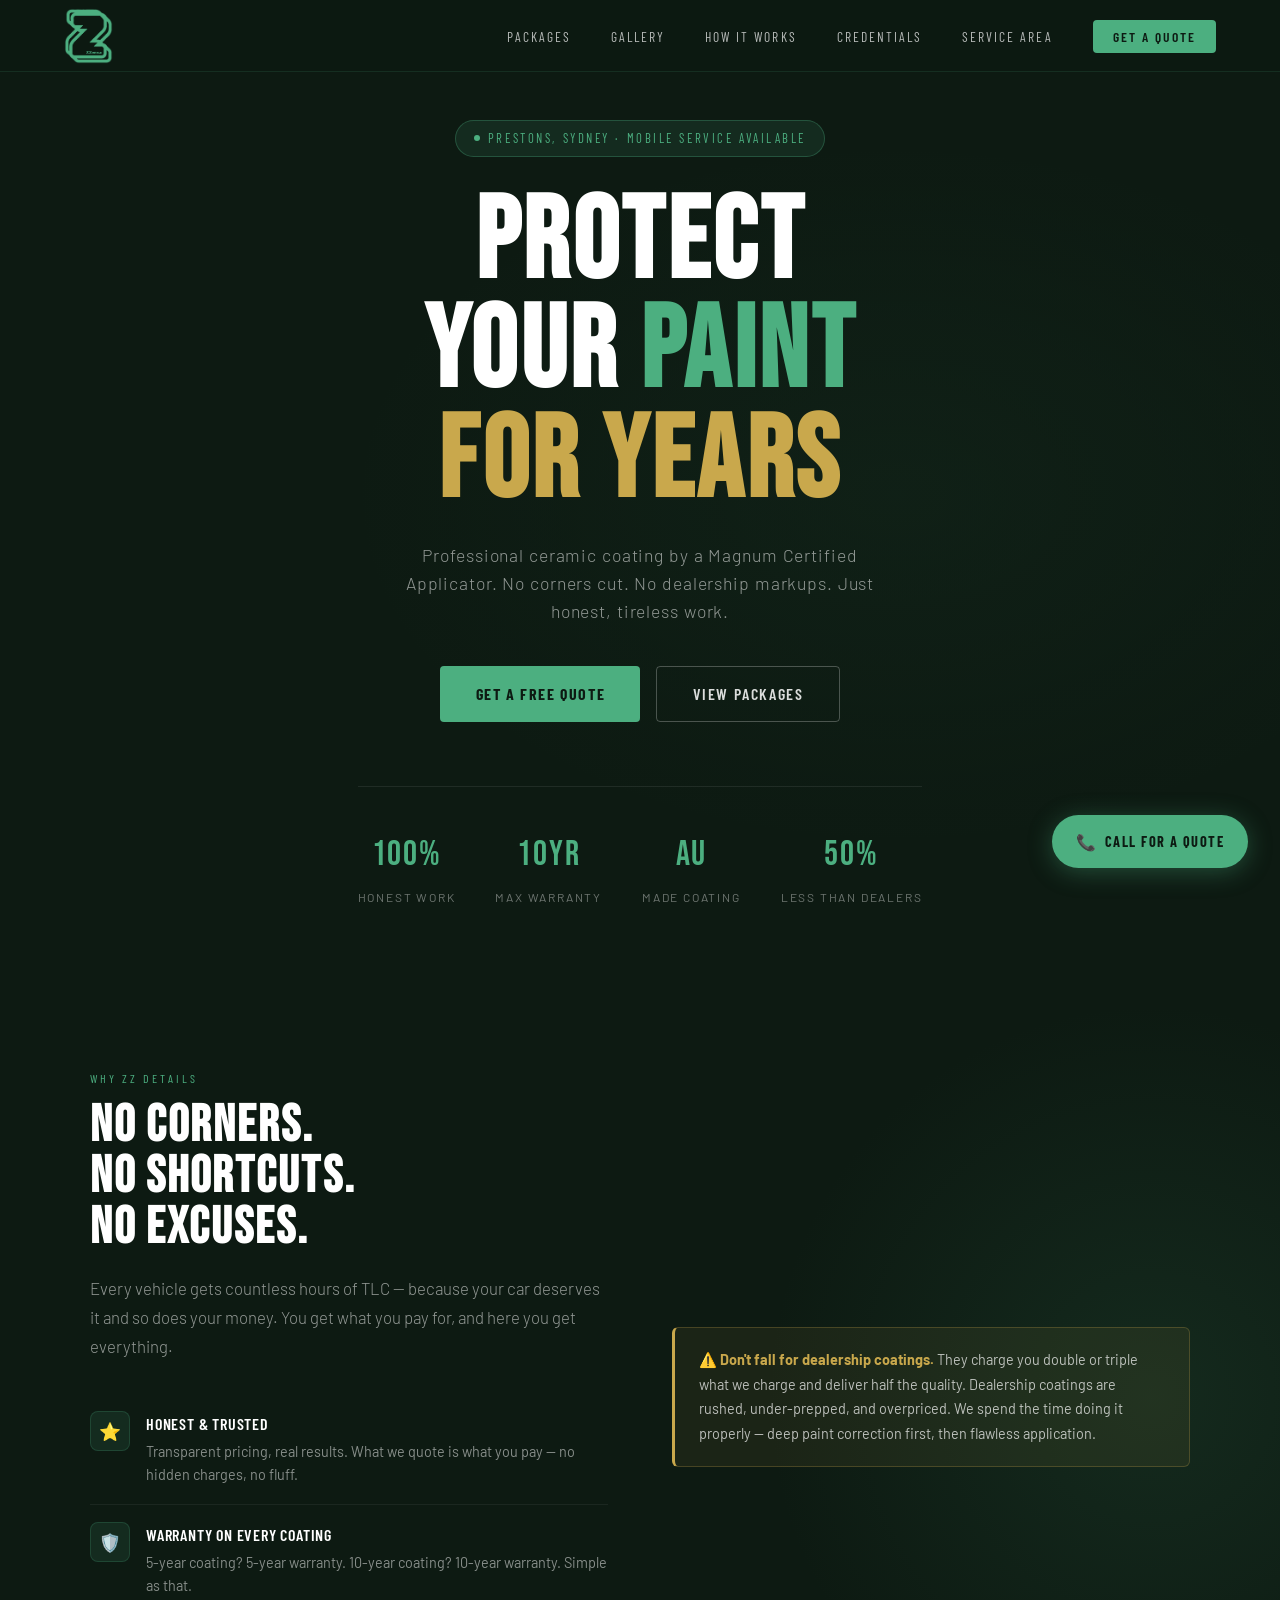
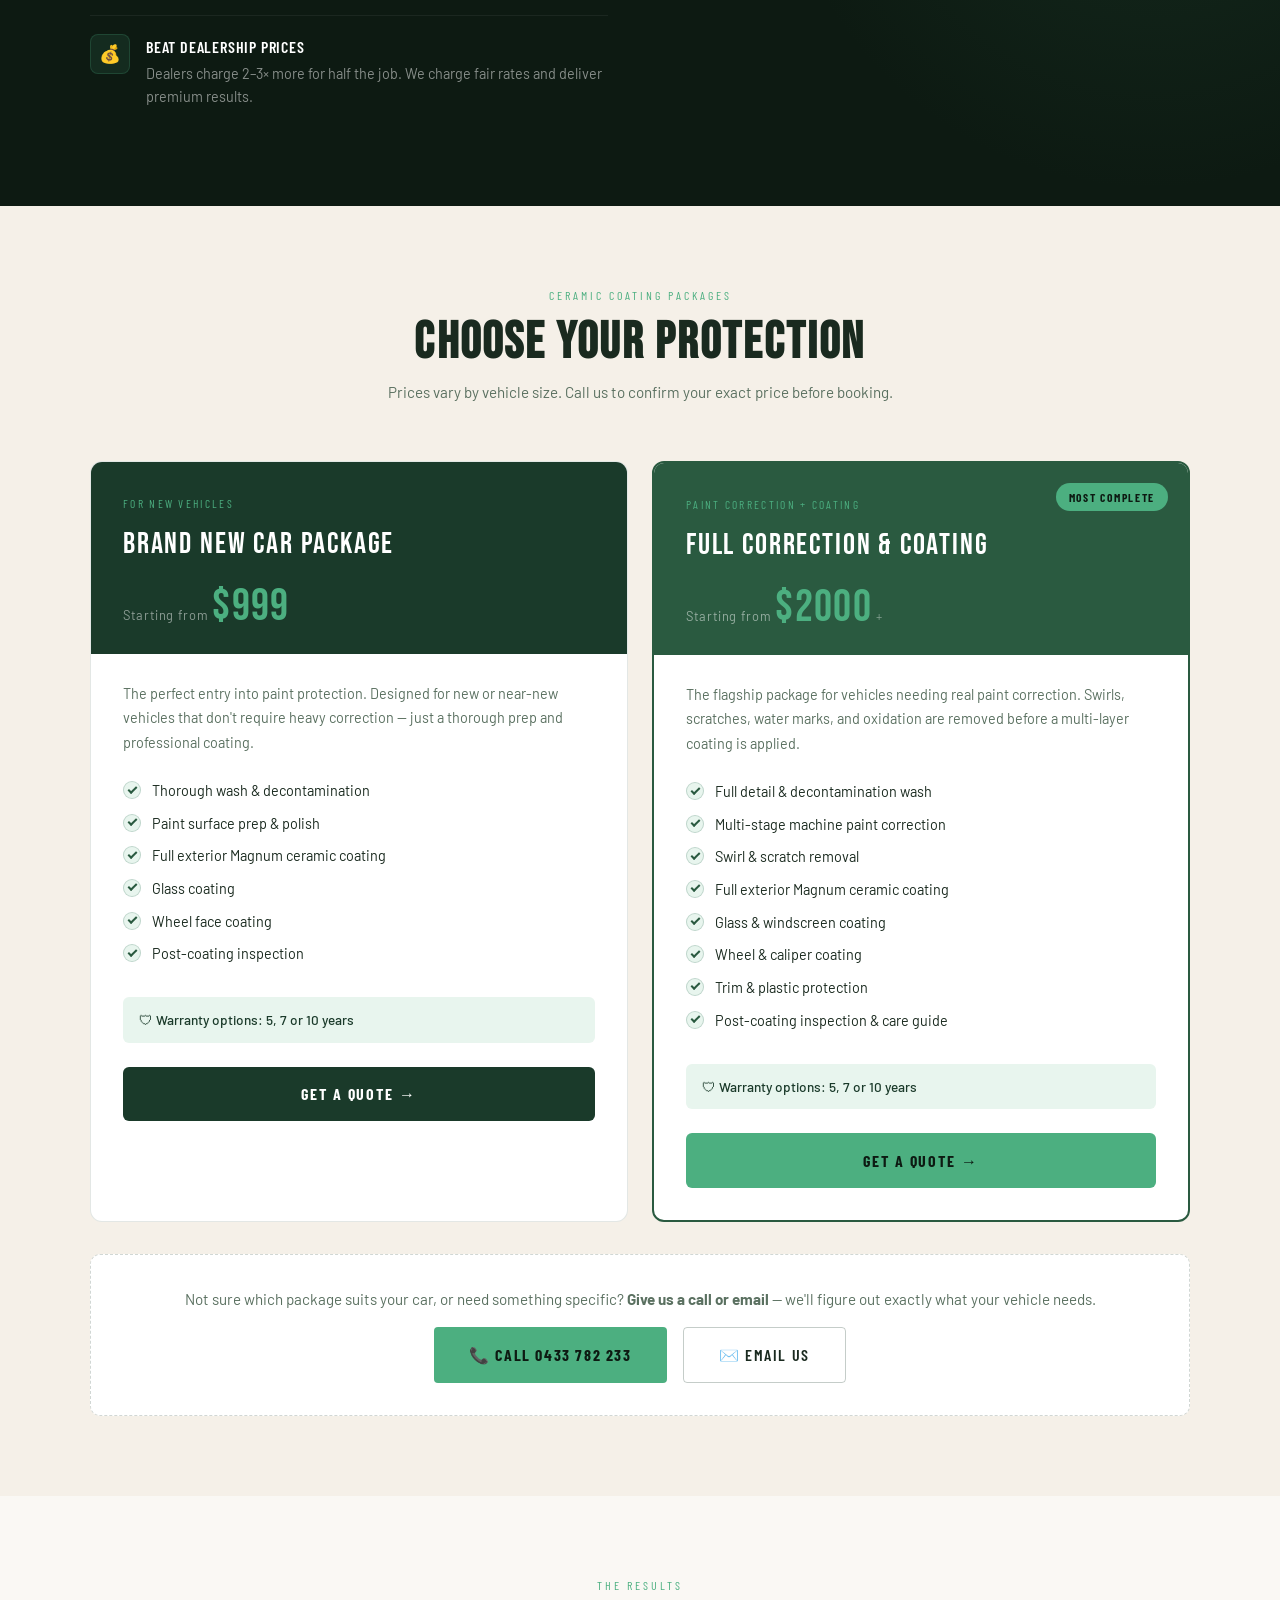
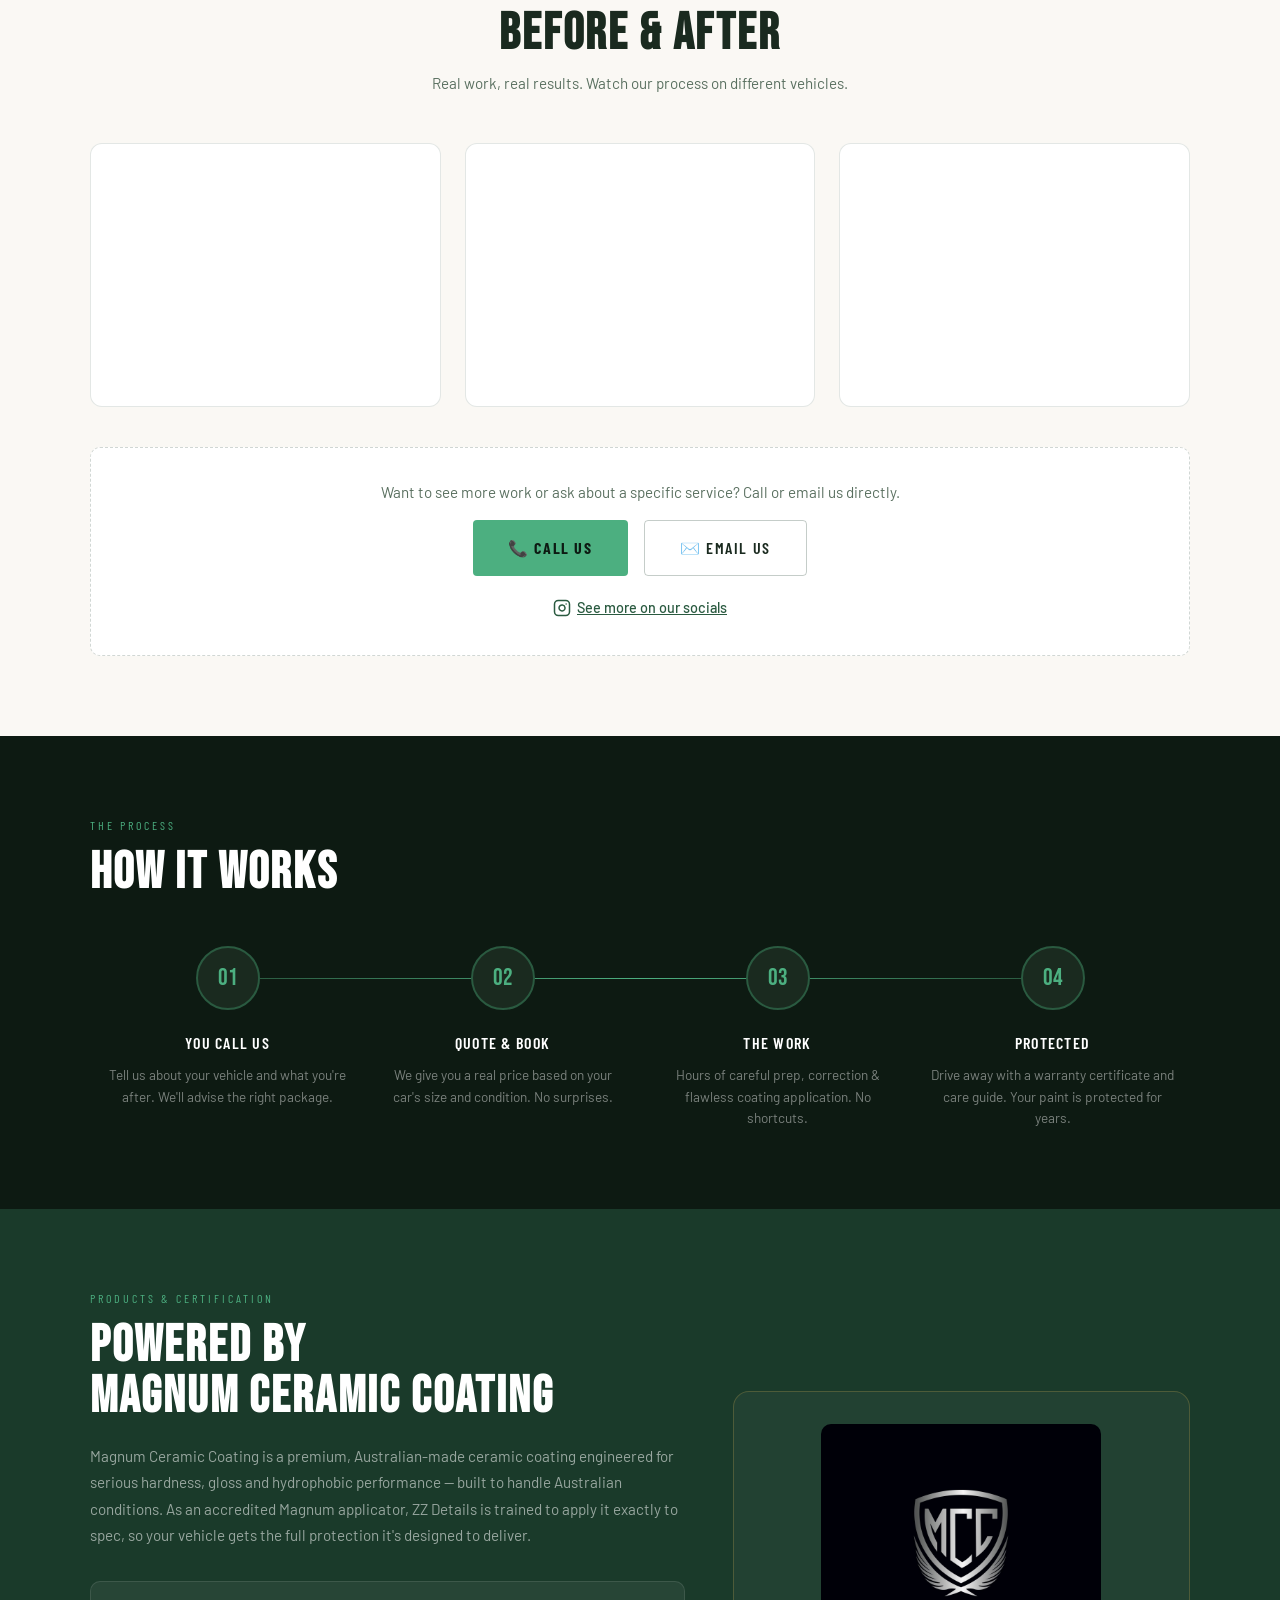
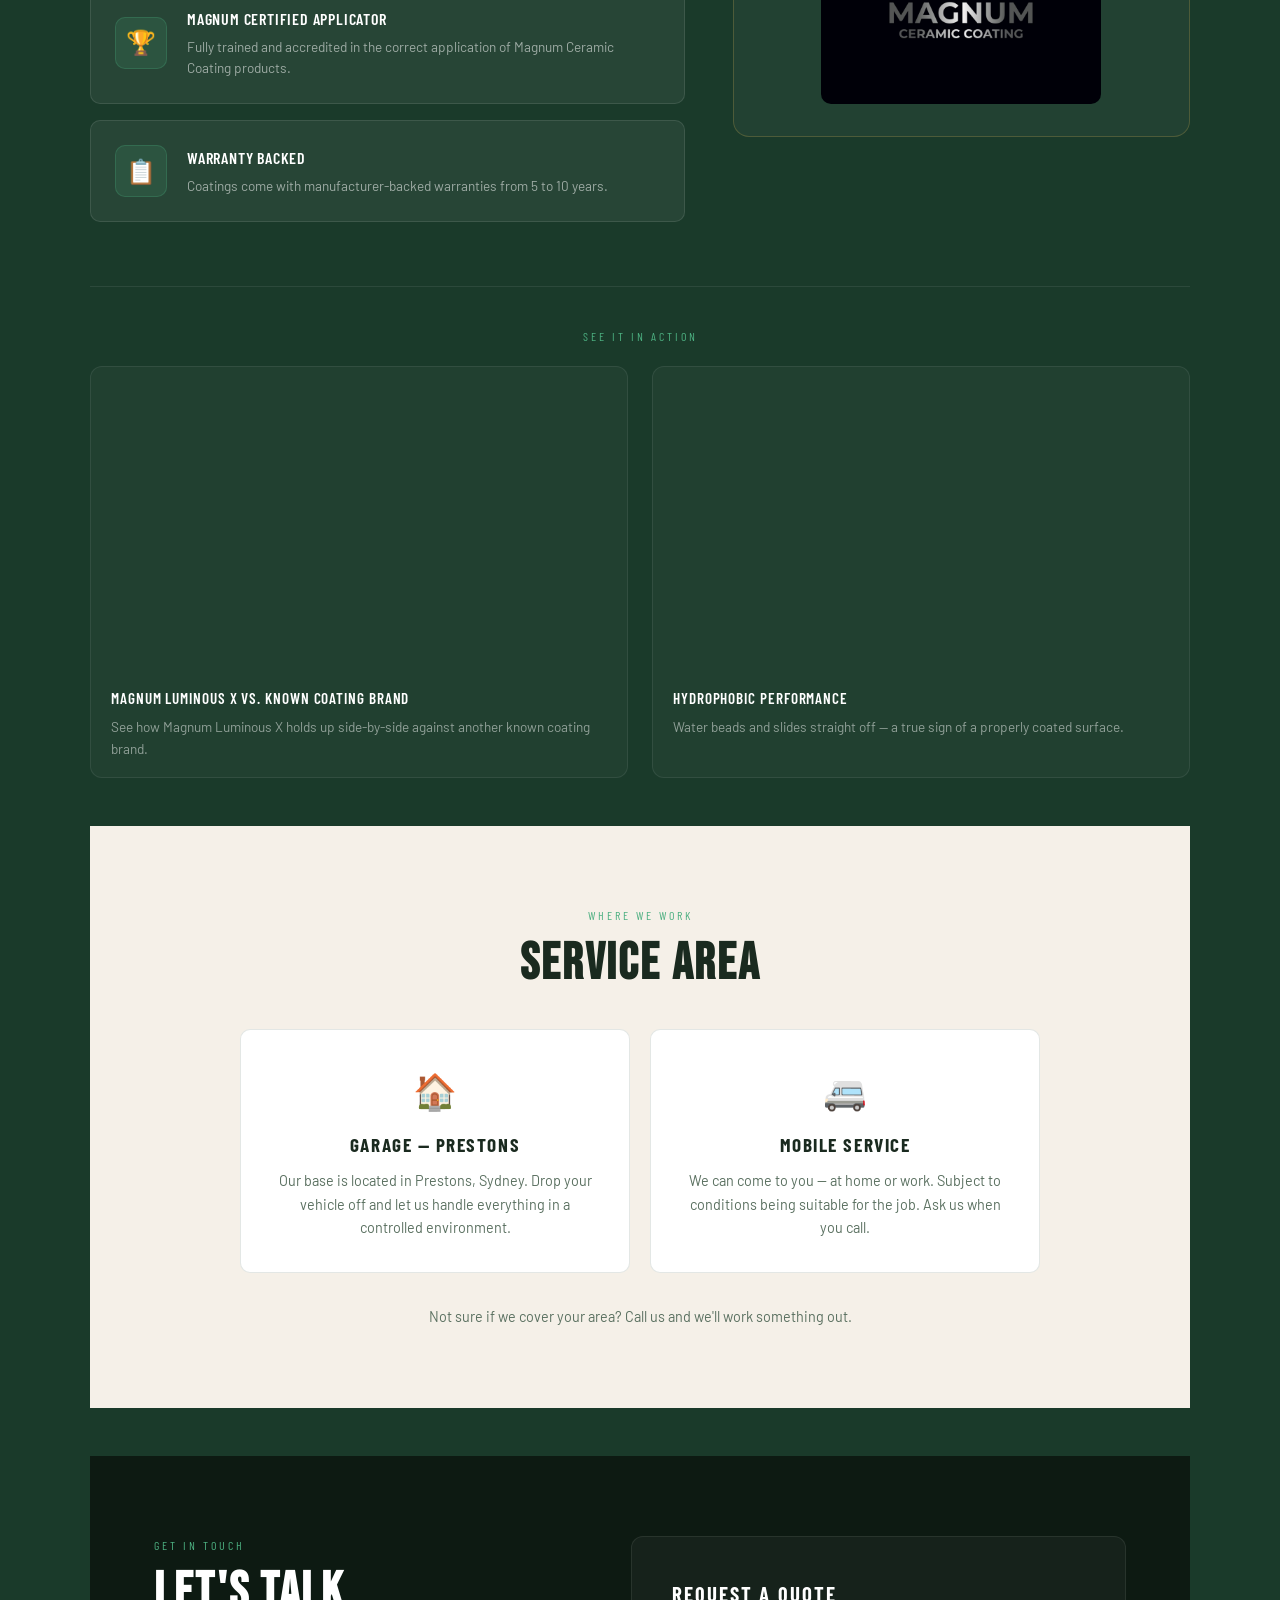
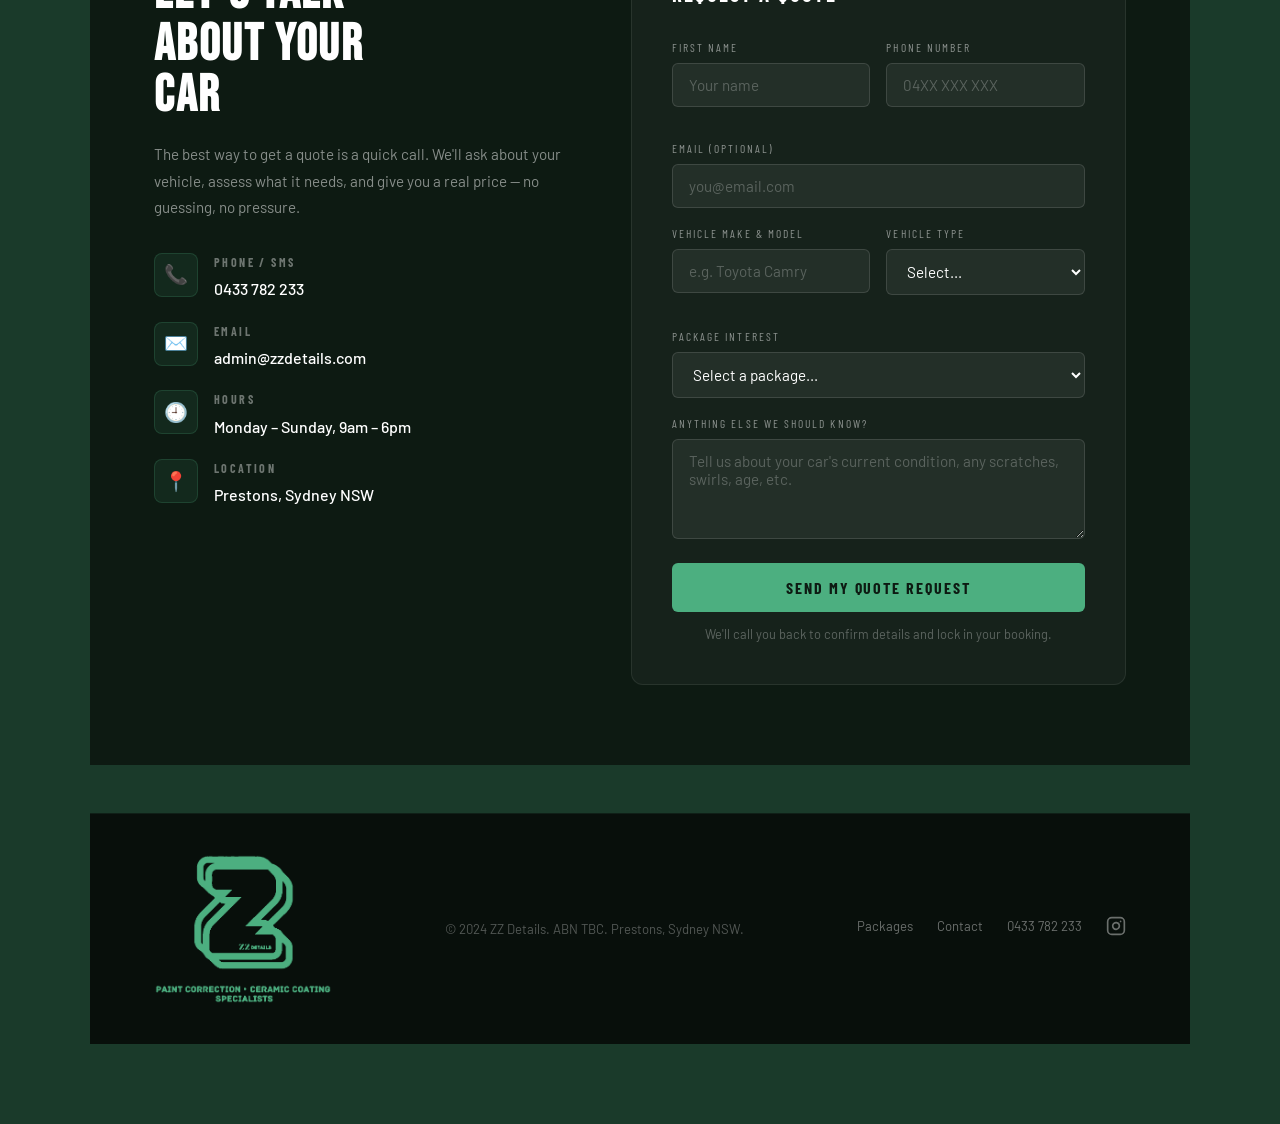
==== index.html @ 00151cce "fixed the path for favicon images" ====
<!DOCTYPE html>
<html lang="en">
<head>
  <meta charset="UTF-8">
  <meta name="viewport" content="width=device-width, initial-scale=1.0">
  <title>ZZ Details — Ceramic Coating Specialists | Prestons, Sydney</title>
  <link rel="preconnect" href="https://fonts.googleapis.com">
  <link rel="preconnect" href="https://fonts.gstatic.com" crossorigin>
  <link href="https://fonts.googleapis.com/css2?family=Bebas+Neue&family=Barlow:wght@300;400;500;600&family=Barlow+Condensed:wght@500;700&display=swap" rel="stylesheet">
  <link rel="stylesheet" href="styles.css">

  <!-- FAVICON -->
  <link rel="icon" type="image/x-icon" href="assets/favicon/favicon.ico">
  <link rel="icon" type="image/png" sizes="32x32" href="assets/favicon/favicon-32x32.png">
  <link rel="icon" type="image/png" sizes="16x16" href="assets/favicon/favicon-16x16.png">
  <link rel="apple-touch-icon" sizes="180x180" href="assets/favicon/apple-touch-icon.png">
</head>
<body>

<!-- NAV -->
<nav>
  <a class="nav-logo" href="#">
  <img src="assets/images/Logo-hd-icon-glow.png" alt="ZZ Details Logo">
</a>
  <ul class="nav-links" id="navLinks">
    <li><a href="#packages">Packages</a></li>
    <li><a href="#gallery">Gallery</a></li>
    <li><a href="#process">How It Works</a></li>
    <li><a href="#credentials">Credentials</a></li>
    <li><a href="#area">Service Area</a></li>
    <li><a href="#contact" class="nav-cta">Get a Quote</a></li>
  </ul>
  <div class="hamburger" id="hamburger" onclick="toggleMenu()">
    <span></span><span></span><span></span>
  </div>
</nav>

<!-- HERO -->
<section class="hero" id="home">
  <video class="hero-video" autoplay muted loop playsinline>
    <source src="assets/videos/ZZDetail-whiteholden-clean.mov" type="video/mp4">
  </video>
  <div class="hero-video-overlay"></div>
  <div class="hero-content">
    <div class="hero-badge">Prestons, Sydney · Mobile Service Available</div>
    <h1>
      PROTECT<br>
      YOUR <span class="accent">PAINT</span><br>
      <span class="gold">FOR YEARS</span>
    </h1>
    <p class="hero-sub">Professional ceramic coating by a Magnum Certified Applicator. No corners cut. No dealership markups. Just honest, tireless work.</p>
    <div class="hero-actions">
      <a href="#contact" class="btn-primary">Get a Free Quote</a>
      <a href="#packages" class="btn-outline">View Packages</a>
    </div>
    <div class="hero-stats">
      <div>
        <span class="hero-stat-num">100%</span>
        <span class="hero-stat-label">Honest Work</span>
      </div>
      <div>
        <span class="hero-stat-num">10YR</span>
        <span class="hero-stat-label">Max Warranty</span>
      </div>
      <div>
        <span class="hero-stat-num">AU</span>
        <span class="hero-stat-label">Made Coating</span>
      </div>
      <div>
        <span class="hero-stat-num">50%</span>
        <span class="hero-stat-label">Less Than Dealers</span>
      </div>
    </div>
  </div>
</section>

<!-- WHY CHOOSE US -->
<section class="why-section" id="why">
  <div class="why-inner">
    <div class="why-left fade-in">
      <span class="section-label">Why ZZ Details</span>
      <h2 class="section-title light">NO CORNERS.<br>NO SHORTCUTS.<br>NO EXCUSES.</h2>
      <p class="why-tagline">Every vehicle gets countless hours of TLC — because your car deserves it and so does your money. You get what you pay for, and here you get everything.</p>

      <div class="why-highlight">
        <div class="why-icon">⭐</div>
        <div>
          <h4>Honest & Trusted</h4>
          <p>Transparent pricing, real results. What we quote is what you pay — no hidden charges, no fluff.</p>
        </div>
      </div>
      <div class="why-highlight">
        <div class="why-icon">🛡️</div>
        <div>
          <h4>Warranty on Every Coating</h4>
          <p>5-year coating? 5-year warranty. 10-year coating? 10-year warranty. Simple as that.</p>
        </div>
      </div>
      <div class="why-highlight">
        <div class="why-icon">💰</div>
        <div>
          <h4>Beat Dealership Prices</h4>
          <p>Dealers charge 2–3× more for half the job. We charge fair rates and deliver premium results.</p>
        </div>
      </div>
    </div>

    <div class="fade-in">
      <div class="dealer-warning">
        <p><strong>⚠️ Don't fall for dealership coatings.</strong> They charge you double or triple what we charge and deliver half the quality. Dealership coatings are rushed, under-prepped, and overpriced. We spend the time doing it properly — deep paint correction first, then flawless application.</p>
      </div>
    </div>
  </div>
</section>

<!-- PACKAGES -->
<section class="packages-section" id="packages">
  <div class="packages-inner">
    <div class="packages-header fade-in">
      <span class="section-label">Ceramic Coating Packages</span>
      <h2 class="section-title">CHOOSE YOUR PROTECTION</h2>
      <p style="color: var(--text-muted); margin-top: 0.75rem; font-size: 0.95rem;">Prices vary by vehicle size. Call us to confirm your exact price before booking.</p>
    </div>

    <div class="packages-grid fade-in">

      <!-- Brand New Car -->
      <div class="package-card">
        <div class="package-header">
          <span class="package-tag">For New Vehicles</span>
          <div class="package-name">BRAND NEW CAR PACKAGE</div>
          <div class="package-price">
            <span class="price-from">Starting from</span>
            <span class="price-num">$999</span>
          </div>
        </div>
        <div class="package-body">
          <p class="package-desc">The perfect entry into paint protection. Designed for new or near-new vehicles that don't require heavy correction — just a thorough prep and professional coating.</p>
          <ul class="package-includes">
            <li><span class="check"></span> Thorough wash & decontamination</li>
            <li><span class="check"></span> Paint surface prep & polish</li>
            <li><span class="check"></span> Full exterior Magnum ceramic coating</li>
            <li><span class="check"></span> Glass coating</li>
            <li><span class="check"></span> Wheel face coating</li>
            <li><span class="check"></span> Post-coating inspection</li>
          </ul>
          <div class="package-warranty">🛡 Warranty options: 5, 7 or 10 years</div>
          <a href="#contact" class="package-cta">Get a Quote →</a>
        </div>
      </div>

      <!-- Full Correction -->
      <div class="package-card featured">
        <div class="package-badge">Most Complete</div>
        <div class="package-header">
          <span class="package-tag">Paint Correction + Coating</span>
          <div class="package-name">FULL CORRECTION & COATING</div>
          <div class="package-price">
            <span class="price-from">Starting from</span>
            <span class="price-num">$2000</span>
            <span class="price-note">+</span>
          </div>
        </div>
        <div class="package-body">
          <p class="package-desc">The flagship package for vehicles needing real paint correction. Swirls, scratches, water marks, and oxidation are removed before a multi-layer coating is applied.</p>
          <ul class="package-includes">
            <li><span class="check"></span> Full detail & decontamination wash</li>
            <li><span class="check"></span> Multi-stage machine paint correction</li>
            <li><span class="check"></span> Swirl & scratch removal</li>
            <li><span class="check"></span> Full exterior Magnum ceramic coating</li>
            <li><span class="check"></span> Glass & windscreen coating</li>
            <li><span class="check"></span> Wheel & caliper coating</li>
            <li><span class="check"></span> Trim & plastic protection</li>
            <li><span class="check"></span> Post-coating inspection & care guide</li>
          </ul>
          <div class="package-warranty">🛡 Warranty options: 5, 7 or 10 years</div>
          <a href="#contact" class="package-cta">Get a Quote →</a>
        </div>
      </div>

    </div>

    <div class="packages-enquiry fade-in">
      <p>Not sure which package suits your car, or need something specific? <strong>Give us a call or email</strong> — we'll figure out exactly what your vehicle needs.</p>
      <div style="display: flex; gap: 1rem; justify-content: center; flex-wrap: wrap; margin-top: 1rem;">
        <a href="tel:0433782233" class="btn-primary">📞 Call 0433 782 233</a>
        <a href="mailto:admin@zzdetails.com" class="btn-outline" style="color: var(--text-main); border-color: rgba(26,58,42,0.25);">✉️ Email Us</a>
      </div>
    </div>
  </div>
</section>

<!-- BEFORE & AFTER -->
<section class="ba-section" id="gallery">
  <div class="ba-inner">
    <div class="ba-header fade-in">
      <span class="section-label">The Results</span>
      <h2 class="section-title">BEFORE & AFTER</h2>
      <p style="color: var(--text-muted); margin-top: 0.75rem; font-size: 0.95rem; max-width: 520px; margin-left: auto; margin-right: auto;">Real work, real results. Watch our process on different vehicles.</p>
    </div>

    <div class="ba-grid fade-in">

  <div class="ba-card">
    <div class="ba-slider-wrap">
      <video autoplay muted loop playsinline style="width:100%; height:100%; object-fit:cover;">
        <source src="assets/videos/Mercedes-clean.mov" type="video/mp4">
      </video>
    </div>
  </div>

  <div class="ba-card">
    <div class="ba-slider-wrap">
      <video autoplay muted loop playsinline style="width:100%; height:100%; object-fit:cover;">
        <source src="assets/videos/Toyota-clean.mov" type="video/mp4">
      </video>
    </div>
  </div>

  <div class="ba-card">
    <div class="ba-slider-wrap">
      <video autoplay muted loop playsinline style="width:100%; height:100%; object-fit:cover;">
        <source src="assets/videos/Bike-clean.MP4" type="video/mp4">
      </video>
    </div>
  </div>

</div>

    <div class="ba-enquiry fade-in">
  <p>Want to see more work or ask about a specific service? Call or email us directly.</p>
  <div style="display: flex; gap: 1rem; justify-content: center; flex-wrap: wrap; margin-top: 1rem;">
    <a href="tel:0433782233" class="btn-primary">📞 Call Us</a>
    <a href="mailto:admin@zzdetails.com" class="btn-outline" style="color: var(--text-main); border-color: rgba(26,58,42,0.25);">✉️ Email Us</a>
  </div>
  <p style="margin-top: 1.25rem; font-size: 0.9rem;">
     <a href="https://instagram.com/zz.details" target="_blank" rel="noopener" class="insta-link">
       <svg viewBox="0 0 24 24" width="18" height="18" fill="none" stroke="currentColor" stroke-width="2" stroke-linecap="round" stroke-linejoin="round">
         <rect x="2" y="2" width="20" height="20" rx="5" ry="5"></rect>
         <path d="M16 11.37A4 4 0 1 1 12.63 8 4 4 0 0 1 16 11.37z"></path>
         <line x1="17.5" y1="6.5" x2="17.51" y2="6.5"></line>
       </svg>
    See more on our socials
     </a>
  </p>
</div>
  </div>
</section>

<!-- HOW IT WORKS -->
<section class="process-section" id="process">
  <div class="process-inner">
    <div class="process-header fade-in">
      <span class="section-label" style="color: var(--pine-glow);">The Process</span>
      <h2 class="section-title light">HOW IT WORKS</h2>
    </div>
    <div class="process-steps fade-in">
      <div class="process-step">
        <div class="step-num">01</div>
        <div class="step-title">You Call Us</div>
        <div class="step-desc">Tell us about your vehicle and what you're after. We'll advise the right package.</div>
      </div>
      <div class="process-step">
        <div class="step-num">02</div>
        <div class="step-title">Quote & Book</div>
        <div class="step-desc">We give you a real price based on your car's size and condition. No surprises.</div>
      </div>
      <div class="process-step">
        <div class="step-num">03</div>
        <div class="step-title">The Work</div>
        <div class="step-desc">Hours of careful prep, correction & flawless coating application. No shortcuts.</div>
      </div>
      <div class="process-step">
        <div class="step-num">04</div>
        <div class="step-title">Protected</div>
        <div class="step-desc">Drive away with a warranty certificate and care guide. Your paint is protected for years.</div>
      </div>
    </div>
  </div>
</section>

<!-- CREDENTIALS -->
<section class="creds-section" id="credentials">
  <div class="creds-inner">

    <!-- Top: text + Magnum logo -->
    <div class="creds-top fade-in">
      <div class="creds-left">
        <span class="section-label">Products & Certification</span>
        <h2 class="section-title light">POWERED BY<br>MAGNUM CERAMIC COATING</h2>
        <p class="creds-blurb">Magnum Ceramic Coating is a premium, Australian-made ceramic coating engineered for serious hardness, gloss and hydrophobic performance — built to handle Australian conditions. As an accredited Magnum applicator, ZZ Details is trained to apply it exactly to spec, so your vehicle gets the full protection it's designed to deliver.</p>

        <div class="cred-card">
          <div class="cred-icon">🏆</div>
          <div>
            <h4>Magnum Certified Applicator</h4>
            <p>Fully trained and accredited in the correct application of Magnum Ceramic Coating products.</p>
          </div>
        </div>
        <div class="cred-card">
          <div class="cred-icon">📋</div>
          <div>
            <h4>Warranty Backed</h4>
            <p>Coatings come with manufacturer-backed warranties from 5 to 10 years.</p>
          </div>
        </div>
      </div>

      <div class="magnum-logo-wrap">
        <a href="https://magnumceramiccoating.com/?srsltid=AfmBOorhJYXTPuSRqL1EjTqzI9JWyTHDNaI-gdXlIXw77vP6XJapct_I" target="_blank" rel="noopener noreferrer">
          <img src="assets/images/MagnumCCLogo.jpg" alt="Magnum Ceramic Coating Logo" class="magnum-logo-img">
        </a>
      </div>
    </div>

    <!-- Bottom: videos -->
    <div class="creds-videos fade-in">
      <span class="videos-label">See It In Action</span>
      <div class="creds-video-grid">

        <div class="creds-video-card">
          <video autoplay muted loop playsinline>
            <source src="assets/videos/Mangum-vs-knownbrand-waterdrip.MP4" type="video/mp4">
          </video>
          <div class="video-caption">
            <h4>Magnum Luminous X vs. Known Coating Brand</h4>
            <p>See how Magnum Luminous X holds up side-by-side against another known coating brand.</p>
          </div>
        </div>

        <div class="creds-video-card">
          <video autoplay muted loop playsinline>
            <source src="assets/videos/Waterdrip-off-car-hood.MP4" type="video/mp4">
          </video>
          <div class="video-caption">
            <h4>Hydrophobic Performance</h4>
            <p>Water beads and slides straight off — a true sign of a properly coated surface.</p>
          </div>
        </div>

      </div>
    </div>

<!-- SERVICE AREA -->
<section class="area-section" id="area">
  <div class="area-inner fade-in">
    <span class="section-label">Where We Work</span>
    <h2 class="section-title">SERVICE AREA</h2>
    <div class="area-cards" style="margin-top: 2.5rem;">
      <div class="area-card">
        <div class="area-card-icon">🏠</div>
        <h3>Garage — Prestons</h3>
        <p>Our base is located in Prestons, Sydney. Drop your vehicle off and let us handle everything in a controlled environment.</p>
      </div>
      <div class="area-card">
        <div class="area-card-icon">🚐</div>
        <h3>Mobile Service</h3>
        <p>We can come to you — at home or work. Subject to conditions being suitable for the job. Ask us when you call.</p>
      </div>
    </div>
    <p style="margin-top: 2rem; font-size: 0.9rem; color: var(--text-muted);">Not sure if we cover your area? Call us and we'll work something out.</p>
  </div>
</section>

<!-- CONTACT -->
<section class="contact-section" id="contact">
  <div class="contact-inner">
    <div class="contact-left fade-in">
      <span class="section-label" style="color: var(--pine-glow);">Get In Touch</span>
      <h2 class="section-title light">LET'S TALK<br>ABOUT YOUR<br>CAR</h2>
      <p style="color: rgba(255,255,255,0.5); margin: 1.25rem 0 2rem; font-size: 0.95rem; line-height: 1.75;">The best way to get a quote is a quick call. We'll ask about your vehicle, assess what it needs, and give you a real price — no guessing, no pressure.</p>

      <div class="contact-info-block">
        <div class="contact-item">
          <div class="contact-item-icon">📞</div>
          <div>
            <h4>Phone / SMS</h4>
            <a href="tel:0433782233">0433 782 233</a>
          </div>
        </div>
        <div class="contact-item">
          <div class="contact-item-icon">✉️</div>
          <div>
            <h4>Email</h4>
            <a href="mailto:admin@zzdetails.com">admin@zzdetails.com</a>
          </div>
        </div>
        <div class="contact-item">
          <div class="contact-item-icon">🕘</div>
          <div>
            <h4>Hours</h4>
            <p>Monday – Sunday, 9am – 6pm</p>
          </div>
        </div>
        <div class="contact-item">
          <div class="contact-item-icon">📍</div>
          <div>
            <h4>Location</h4>
            <p>Prestons, Sydney NSW</p>
          </div>
        </div>
      </div>
    </div>

    <div class="fade-in">
      <div class="quote-form">
        <h3>Request a Quote</h3>
        <div class="form-row">
          <div class="form-group">
            <label>First Name</label>
            <input type="text" placeholder="Your name">
          </div>
          <div class="form-group">
            <label>Phone Number</label>
            <input type="tel" placeholder="04XX XXX XXX">
          </div>
        </div>
        <div class="form-group">
          <label>Email (optional)</label>
          <input type="email" placeholder="you@email.com">
        </div>
        <div class="form-row">
          <div class="form-group">
            <label>Vehicle Make & Model</label>
            <input type="text" placeholder="e.g. Toyota Camry">
          </div>
          <div class="form-group">
            <label>Vehicle Type</label>
            <select>
              <option value="">Select...</option>
              <option>Sedan / Hatch</option>
              <option>SUV / Crossover</option>
              <option>Ute / Truck</option>
              <option>Sports / Coupe</option>
              <option>Van / Wagon</option>
            </select>
          </div>
        </div>
        <div class="form-group">
          <label>Package Interest</label>
          <select>
            <option value="">Select a package...</option>
            <option>Brand New Car Package (from $999)</option>
            <option>Full Correction & Coating (from $2000+)</option>
            <option>Not sure — need advice</option>
          </select>
        </div>
        <div class="form-group">
          <label>Anything else we should know?</label>
          <textarea placeholder="Tell us about your car's current condition, any scratches, swirls, age, etc."></textarea>
        </div>
        <button class="form-submit" onclick="handleFormSubmit()">Send My Quote Request</button>
        <p class="form-note">We'll call you back to confirm details and lock in your booking.</p>
      </div>
    </div>
  </div>
</section>

<!-- FOOTER -->
<footer>
  <img src="assets/images/Logo-hd-full-glow.png" alt="ZZ Details Logo" class="footer-logo">
  <div class="footer-copy">© 2024 ZZ Details. ABN TBC. Prestons, Sydney NSW.</div>
  <div class="footer-links">
    <a href="#packages">Packages</a>
    <a href="#contact">Contact</a>
    <a href="tel:0433782233">0433 782 233</a>
    <a href="https://instagram.com/zz.details" target="_blank" rel="noopener" class="footer-social" aria-label="Instagram">
      <svg viewBox="0 0 24 24" width="20" height="20" fill="none" stroke="currentColor" stroke-width="2" stroke-linecap="round" stroke-linejoin="round">
        <rect x="2" y="2" width="20" height="20" rx="5" ry="5"></rect>
        <path d="M16 11.37A4 4 0 1 1 12.63 8 4 4 0 0 1 16 11.37z"></path>
        <line x1="17.5" y1="6.5" x2="17.51" y2="6.5"></line>
      </svg>
    </a>
  </div>
</footer>

<!-- STICKY CALL -->
<a href="tel:0433782233" class="sticky-call">Call for a Quote</a>

<script src="main.js"></script>
</body>
</html>
---- styles.css ----
/* ── RESET & VARIABLES ── */
*, *::before, *::after { box-sizing: border-box; margin: 0; padding: 0; }

:root {
  --pine: #1a3a2a;
  --pine-mid: #2a5a40;
  --pine-light: #3a7a58;
  --pine-glow: #4caf80;
  --pine-pale: #e8f5ee;
  --cream: #f5f0e8;
  --off-white: #faf8f4;
  --dark: #0d1a12;
  --dark-mid: #1a2a1f;
  --gold: #c9a84c;
  --gold-light: #e8c96a;
  --text-main: #1a2a1f;
  --text-muted: #5a7060;
  --border: rgba(26, 58, 42, 0.12);
  --shadow: 0 4px 40px rgba(26, 58, 42, 0.10);
}

html { scroll-behavior: smooth; }

body {
  font-family: 'Barlow', sans-serif;
  background: var(--off-white);
  color: var(--text-main);
  overflow-x: hidden;
  line-height: 1.6;
}

/* ── NAV ── */
.nav-logo img {
  height: 56px;
  width: auto;
  display: block;
}

nav {
  position: fixed;
  top: 0; left: 0; right: 0;
  z-index: 100;
  display: flex;
  align-items: center;
  justify-content: space-between;
  padding: 0 5vw;
  height: 72px;
  background: rgba(13, 26, 18, 0.96);
  backdrop-filter: blur(12px);
  border-bottom: 1px solid rgba(76, 175, 128, 0.15);
}

.nav-logo {
  font-family: 'Bebas Neue', cursive;
  font-size: 2rem;
  letter-spacing: 0.12em;
  color: var(--pine-glow);
  text-decoration: none;
}
.nav-logo span { color: var(--gold); }

.nav-links {
  display: flex;
  gap: 2.5rem;
  list-style: none;
}

.nav-links a {
  font-family: 'Barlow Condensed', sans-serif;
  font-size: 0.85rem;
  letter-spacing: 0.15em;
  text-transform: uppercase;
  color: rgba(255,255,255,0.7);
  text-decoration: none;
  transition: color 0.2s;
}
.nav-links a:hover { color: var(--pine-glow); }

.nav-cta {
  background: var(--pine-glow);
  color: var(--dark) !important;
  padding: 0.5rem 1.25rem;
  border-radius: 4px;
  font-weight: 600 !important;
  transition: background 0.2s !important;
}
.nav-cta:hover { background: var(--gold-light) !important; color: var(--dark) !important; }

.hamburger { display: none; cursor: pointer; flex-direction: column; gap: 5px; }
.hamburger span { width: 24px; height: 2px; background: white; display: block; transition: 0.3s; }

/* ── HERO ── */
.hero {
  min-height: 100vh;
  display: flex;
  align-items: center;
  justify-content: center;
  background: var(--dark);
  position: relative;
  overflow: hidden;
  padding: 120px 5vw 80px;
}

.hero-video {
  position: absolute;
  inset: 0;
  width: 100%;
  height: 100%;
  object-fit: cover;
  object-position: center;
  z-index: 0;
}

.hero-video-overlay {
  position: absolute;
  inset: 0;
  background:
    linear-gradient(180deg, rgba(13,26,18,0.55) 0%, rgba(13,26,18,0.7) 100%),
    radial-gradient(ellipse 60% 50% at 70% 50%, rgba(42,90,64,0.25) 0%, transparent 70%);
  z-index: 1;
}

.hero-content {
  position: relative;
  z-index: 3;
  max-width: 900px;
  text-align: center;
}

.hero-badge {
  display: inline-flex;
  align-items: center;
  gap: 8px;
  background: rgba(76,175,128,0.12);
  border: 1px solid rgba(76,175,128,0.3);
  color: var(--pine-glow);
  font-family: 'Barlow Condensed', sans-serif;
  font-size: 0.8rem;
  letter-spacing: 0.2em;
  text-transform: uppercase;
  padding: 0.45rem 1.1rem;
  border-radius: 100px;
  margin-bottom: 2rem;
}

.hero-badge::before {
  content: '';
  width: 6px;
  height: 6px;
  border-radius: 50%;
  background: var(--pine-glow);
  animation: pulse 2s infinite;
}

@keyframes pulse {
  0%, 100% { opacity: 1; transform: scale(1); }
  50% { opacity: 0.5; transform: scale(0.8); }
}

.hero h1 {
  font-family: 'Bebas Neue', cursive;
  font-size: clamp(3.5rem, 9vw, 8rem);
  line-height: 0.95;
  color: #fff;
  letter-spacing: 0.03em;
  margin-bottom: 0.5rem;
}

.hero h1 .accent { color: var(--pine-glow); }
.hero h1 .gold { color: var(--gold); }

.hero-sub {
  font-size: 1.1rem;
  color: rgba(255,255,255,0.55);
  font-weight: 300;
  letter-spacing: 0.05em;
  margin: 1.5rem auto 2.5rem;
  max-width: 520px;
}

.hero-actions {
  display: flex;
  gap: 1rem;
  justify-content: center;
  flex-wrap: wrap;
}

.btn-primary {
  display: inline-flex;
  align-items: center;
  gap: 8px;
  background: var(--pine-glow);
  color: var(--dark);
  font-family: 'Barlow Condensed', sans-serif;
  font-size: 1rem;
  letter-spacing: 0.1em;
  text-transform: uppercase;
  font-weight: 700;
  padding: 0.9rem 2.2rem;
  border-radius: 4px;
  text-decoration: none;
  transition: background 0.2s, transform 0.1s;
  border: none;
  cursor: pointer;
}
.btn-primary:hover { background: var(--gold-light); transform: translateY(-1px); }

.btn-outline {
  display: inline-flex;
  align-items: center;
  gap: 8px;
  background: transparent;
  color: rgba(255,255,255,0.85);
  font-family: 'Barlow Condensed', sans-serif;
  font-size: 1rem;
  letter-spacing: 0.1em;
  text-transform: uppercase;
  font-weight: 600;
  padding: 0.9rem 2.2rem;
  border-radius: 4px;
  text-decoration: none;
  border: 1px solid rgba(255,255,255,0.25);
  transition: border-color 0.2s, color 0.2s;
  cursor: pointer;
}
.btn-outline:hover { border-color: var(--pine-glow); color: var(--pine-glow); }

.hero-stats {
  display: flex;
  gap: 2.5rem;
  justify-content: center;
  margin-top: 4rem;
  padding-top: 2.5rem;
  border-top: 1px solid rgba(255,255,255,0.08);
  flex-wrap: wrap;
}

.hero-stat-num {
  font-family: 'Bebas Neue', cursive;
  font-size: 2.2rem;
  color: var(--pine-glow);
  letter-spacing: 0.05em;
  display: block;
}

.hero-stat-label {
  font-size: 0.75rem;
  letter-spacing: 0.15em;
  text-transform: uppercase;
  color: rgba(255,255,255,0.4);
}

/* ── SECTIONS ── */
section { padding: 5rem 5vw; }

.section-label {
  font-family: 'Barlow Condensed', sans-serif;
  font-size: 0.75rem;
  letter-spacing: 0.25em;
  text-transform: uppercase;
  color: var(--pine-glow);
  margin-bottom: 0.75rem;
  display: block;
}

.section-title {
  font-family: 'Bebas Neue', cursive;
  font-size: clamp(2.2rem, 4vw, 3.5rem);
  line-height: 1;
  color: var(--text-main);
  letter-spacing: 0.04em;
}

.section-title.light { color: #fff; }

/* ── WHY CHOOSE US ── */
.why-section {
  background: var(--dark);
  position: relative;
  overflow: hidden;
}

.why-section::before {
  content: '';
  position: absolute;
  top: 0; left: 0; right: 0; bottom: 0;
  background: radial-gradient(ellipse 50% 80% at 90% 50%, rgba(42,90,64,0.25) 0%, transparent 60%);
}

.why-inner {
  position: relative;
  z-index: 2;
  max-width: 1100px;
  margin: 0 auto;
  display: grid;
  grid-template-columns: 1fr 1fr;
  gap: 4rem;
  align-items: center;
}

.why-left .section-label { color: var(--pine-glow); }
.why-left .section-title { color: #fff; }

.why-tagline {
  font-size: 1.05rem;
  color: rgba(255,255,255,0.55);
  font-weight: 300;
  margin: 1.25rem 0 2rem;
  line-height: 1.75;
}

.why-highlight {
  display: flex;
  align-items: flex-start;
  gap: 1rem;
  padding: 1.1rem 0;
  border-bottom: 1px solid rgba(255,255,255,0.06);
}
.why-highlight:last-child { border-bottom: none; }

.why-icon {
  width: 40px;
  height: 40px;
  border-radius: 8px;
  background: rgba(76,175,128,0.12);
  border: 1px solid rgba(76,175,128,0.2);
  display: flex;
  align-items: center;
  justify-content: center;
  flex-shrink: 0;
  font-size: 1.1rem;
}

.why-highlight h4 {
  font-family: 'Barlow Condensed', sans-serif;
  font-size: 1rem;
  letter-spacing: 0.05em;
  text-transform: uppercase;
  color: #fff;
  font-weight: 600;
  margin-bottom: 0.2rem;
}

.why-highlight p {
  font-size: 0.9rem;
  color: rgba(255,255,255,0.5);
  line-height: 1.6;
}

.dealer-warning {
  background: rgba(201,168,76,0.08);
  border: 1px solid rgba(201,168,76,0.25);
  border-left: 3px solid var(--gold);
  border-radius: 6px;
  padding: 1.25rem 1.5rem;
}

.dealer-warning p {
  font-size: 0.9rem;
  color: rgba(255,255,255,0.7);
  line-height: 1.7;
}
.dealer-warning strong { color: var(--gold); }

/* ── PACKAGES ── */
.packages-section {
  background: var(--cream);
  max-width: none;
}

.packages-inner {
  max-width: 1100px;
  margin: 0 auto;
}

.packages-header {
  text-align: center;
  margin-bottom: 3.5rem;
}

.packages-grid {
  display: grid;
  grid-template-columns: 1fr 1fr;
  gap: 1.5rem;
  margin-bottom: 2rem;
}

.package-card {
  background: #fff;
  border-radius: 12px;
  overflow: hidden;
  border: 1px solid var(--border);
  transition: transform 0.2s, box-shadow 0.2s;
  position: relative;
}
.package-card:hover { transform: translateY(-4px); box-shadow: var(--shadow); }

.package-card.featured {
  border-color: var(--pine-mid);
  border-width: 2px;
}

.package-badge {
  position: absolute;
  top: 1.25rem;
  right: 1.25rem;
  background: var(--pine-glow);
  color: var(--dark);
  font-family: 'Barlow Condensed', sans-serif;
  font-size: 0.72rem;
  letter-spacing: 0.15em;
  text-transform: uppercase;
  font-weight: 700;
  padding: 0.3rem 0.8rem;
  border-radius: 100px;
}

.package-header {
  background: var(--pine);
  color: #fff;
  padding: 2rem 2rem 1.5rem;
}

.package-card.featured .package-header { background: var(--pine-mid); }

.package-tag {
  font-family: 'Barlow Condensed', sans-serif;
  font-size: 0.72rem;
  letter-spacing: 0.2em;
  text-transform: uppercase;
  color: var(--pine-glow);
  margin-bottom: 0.5rem;
  display: block;
}

.package-name {
  font-family: 'Bebas Neue', cursive;
  font-size: 1.9rem;
  letter-spacing: 0.06em;
  color: #fff;
}

.package-price {
  margin-top: 1rem;
  display: flex;
  align-items: baseline;
  gap: 4px;
}

.price-from {
  font-size: 0.8rem;
  color: rgba(255,255,255,0.5);
  letter-spacing: 0.05em;
}

.price-num {
  font-family: 'Bebas Neue', cursive;
  font-size: 2.8rem;
  color: var(--pine-glow);
  letter-spacing: 0.03em;
  line-height: 1;
}

.price-note {
  font-size: 0.78rem;
  color: rgba(255,255,255,0.4);
  align-self: flex-end;
  padding-bottom: 4px;
}

.package-body {
  padding: 1.75rem 2rem 2rem;
}

.package-desc {
  font-size: 0.9rem;
  color: var(--text-muted);
  margin-bottom: 1.5rem;
  line-height: 1.7;
}

.package-includes {
  list-style: none;
  display: flex;
  flex-direction: column;
  gap: 0.6rem;
  margin-bottom: 2rem;
}

.package-includes li {
  display: flex;
  align-items: flex-start;
  gap: 0.7rem;
  font-size: 0.9rem;
  color: var(--text-main);
}

.check {
  width: 18px;
  height: 18px;
  border-radius: 50%;
  background: var(--pine-pale);
  border: 1px solid rgba(26,90,64,0.2);
  display: flex;
  align-items: center;
  justify-content: center;
  flex-shrink: 0;
  margin-top: 2px;
}
.check::after {
  content: '';
  width: 5px;
  height: 9px;
  border-right: 2px solid var(--pine-mid);
  border-bottom: 2px solid var(--pine-mid);
  transform: rotate(45deg) translate(-1px, -1px);
}

.package-warranty {
  display: flex;
  align-items: center;
  gap: 8px;
  background: var(--pine-pale);
  border-radius: 6px;
  padding: 0.75rem 1rem;
  font-size: 0.85rem;
  color: var(--pine);
  font-weight: 500;
  margin-bottom: 1.5rem;
}

.package-cta {
  display: block;
  text-align: center;
  background: var(--pine);
  color: #fff;
  font-family: 'Barlow Condensed', sans-serif;
  font-size: 1rem;
  letter-spacing: 0.12em;
  text-transform: uppercase;
  font-weight: 700;
  padding: 0.9rem;
  border-radius: 6px;
  text-decoration: none;
  transition: background 0.2s;
}
.package-card.featured .package-cta { background: var(--pine-glow); color: var(--dark); }
.package-cta:hover { background: var(--pine-light); }
.package-card.featured .package-cta:hover { background: var(--gold); color: var(--dark); }

.packages-enquiry {
  text-align: center;
  padding: 2rem;
  background: #fff;
  border-radius: 10px;
  border: 1px dashed rgba(26,58,42,0.2);
}

.packages-enquiry p {
  font-size: 0.95rem;
  color: var(--text-muted);
  margin-bottom: 1rem;
}

/* ── BEFORE & AFTER ── */
.ba-section { background: var(--off-white); padding: 5rem 5vw; }
.ba-inner { max-width: 1100px; margin: 0 auto; }
.ba-header { text-align: center; margin-bottom: 3rem; }

.ba-grid {
  display: grid;
  grid-template-columns: repeat(3, 1fr);
  gap: 1.5rem;
  margin-bottom: 2.5rem;
}

.ba-card {
  background: #fff;
  border: 1px solid var(--border);
  border-radius: 12px;
  overflow: hidden;
  transition: transform 0.2s, box-shadow 0.2s;
}
.ba-card:hover { transform: translateY(-3px); box-shadow: var(--shadow); }

.ba-slider-wrap { position: relative; width: 100%; aspect-ratio: 4/3; overflow: hidden; }

.ba-placeholder {
  display: flex;
  width: 100%;
  height: 100%;
}

.ba-placeholder-left,
.ba-placeholder-right {
  flex: 1;
  display: flex;
  flex-direction: column;
  align-items: center;
  justify-content: center;
  position: relative;
  gap: 0.5rem;
}

.ba-placeholder-left { background: #e8e4dc; }
.ba-placeholder-right { background: var(--pine-pale); border-left: 2px dashed rgba(26,90,64,0.2); }

.ba-placeholder-content {
  display: flex;
  flex-direction: column;
  align-items: center;
  gap: 0.4rem;
  padding: 0 1rem;
  text-align: center;
}

.ba-placeholder-icon { font-size: 1.8rem; }
.ba-placeholder-content p { font-size: 0.72rem; color: var(--text-muted); line-height: 1.4; }

.ba-label-tag {
  position: absolute;
  top: 0.75rem;
  font-family: 'Barlow Condensed', sans-serif;
  font-size: 0.65rem;
  font-weight: 700;
  letter-spacing: 0.18em;
  text-transform: uppercase;
  padding: 0.3rem 0.7rem;
  border-radius: 100px;
}

.before-tag { left: 0.75rem; background: rgba(0,0,0,0.25); color: #fff; }
.after-tag { right: 0.75rem; background: var(--pine-glow); color: var(--dark); }

.ba-card-info {
  display: flex;
  align-items: center;
  justify-content: space-between;
  padding: 1rem 1.25rem;
  gap: 0.5rem;
  flex-wrap: wrap;
}

.ba-vehicle {
  font-family: 'Barlow Condensed', sans-serif;
  font-size: 0.9rem;
  font-weight: 600;
  text-transform: uppercase;
  letter-spacing: 0.05em;
  color: var(--text-main);
}

.ba-package-tag {
  font-size: 0.72rem;
  color: var(--pine-mid);
  background: var(--pine-pale);
  padding: 0.25rem 0.7rem;
  border-radius: 100px;
  font-weight: 500;
  white-space: nowrap;
}

.ba-enquiry {
  text-align: center;
  padding: 2rem;
  background: #fff;
  border-radius: 10px;
  border: 1px dashed rgba(26,58,42,0.2);
}

.ba-enquiry p { font-size: 0.95rem; color: var(--text-muted); }

.insta-link {
  display: inline-flex;
  align-items: center;
  gap: 6px;
  color: var(--pine-mid);
  text-decoration: underline;
  font-weight: 500;
}

/* ── PROCESS ── */
.process-section {
  background: var(--dark);
  overflow: hidden;
  position: relative;
}

.process-inner {
  max-width: 1100px;
  margin: 0 auto;
  position: relative;
  z-index: 2;
}

.process-header { margin-bottom: 3rem; }

.process-steps {
  display: grid;
  grid-template-columns: repeat(4, 1fr);
  gap: 0;
  position: relative;
}

.process-steps::before {
  content: '';
  position: absolute;
  top: 32px;
  left: calc(12.5% + 20px);
  right: calc(12.5% + 20px);
  height: 1px;
  background: linear-gradient(90deg, var(--pine-mid), var(--pine-glow), var(--pine-mid));
  z-index: 0;
}

.process-step {
  display: flex;
  flex-direction: column;
  align-items: center;
  text-align: center;
  padding: 0 1rem;
  position: relative;
  z-index: 1;
}

.step-num {
  width: 64px;
  height: 64px;
  border-radius: 50%;
  background: var(--dark-mid);
  border: 2px solid var(--pine-mid);
  display: flex;
  align-items: center;
  justify-content: center;
  font-family: 'Bebas Neue', cursive;
  font-size: 1.5rem;
  color: var(--pine-glow);
  margin-bottom: 1.25rem;
}

.step-title {
  font-family: 'Barlow Condensed', sans-serif;
  font-size: 1rem;
  font-weight: 600;
  letter-spacing: 0.08em;
  text-transform: uppercase;
  color: #fff;
  margin-bottom: 0.5rem;
}

.step-desc {
  font-size: 0.85rem;
  color: rgba(255,255,255,0.45);
  line-height: 1.6;
}

/* ── CREDENTIALS ── */
.creds-section { background: var(--pine); }

.creds-inner {
  max-width: 1100px;
  margin: 0 auto;
  display: flex;
  flex-direction: column;
  gap: 3rem;
}

.creds-top {
  display: grid;
  grid-template-columns: 1.3fr 1fr;
  gap: 3rem;
  align-items: center;
}

.creds-left .section-label { color: var(--pine-glow); }

.creds-blurb {
  font-size: 0.95rem;
  color: rgba(255,255,255,0.55);
  line-height: 1.75;
  margin: 1.25rem 0 2rem;
}

.cred-card {
  background: rgba(255,255,255,0.06);
  border: 1px solid rgba(255,255,255,0.1);
  border-radius: 10px;
  padding: 1.5rem;
  display: flex;
  align-items: center;
  gap: 1.25rem;
  margin-bottom: 1rem;
}

.cred-icon {
  width: 52px;
  height: 52px;
  border-radius: 10px;
  background: rgba(76,175,128,0.15);
  border: 1px solid rgba(76,175,128,0.25);
  display: flex;
  align-items: center;
  justify-content: center;
  font-size: 1.5rem;
  flex-shrink: 0;
}

.cred-card h4 {
  font-family: 'Barlow Condensed', sans-serif;
  font-size: 1rem;
  font-weight: 600;
  letter-spacing: 0.05em;
  text-transform: uppercase;
  color: #fff;
  margin-bottom: 0.25rem;
}

.cred-card p {
  font-size: 0.85rem;
  color: rgba(255,255,255,0.55);
  line-height: 1.6;
}

/* Magnum logo badge */
.magnum-logo-wrap {
  background: rgba(255,255,255,0.04);
  border: 1px solid rgba(201,168,76,0.25);
  border-radius: 16px;
  padding: 2rem;
  display: flex;
  align-items: center;
  justify-content: center;
}

.magnum-logo-img {
  width: 100%;
  max-width: 280px;
  height: auto;
  display: block;
  border-radius: 10px;
}

/* Videos */
.creds-videos {
  border-top: 1px solid rgba(255,255,255,0.08);
  padding-top: 2.5rem;
}

.videos-label {
  font-family: 'Barlow Condensed', sans-serif;
  font-size: 0.75rem;
  letter-spacing: 0.25em;
  text-transform: uppercase;
  color: var(--pine-glow);
  margin-bottom: 1.25rem;
  display: block;
  text-align: center;
}

.creds-video-grid {
  display: grid;
  grid-template-columns: 1fr 1fr;
  gap: 1.5rem;
}

.creds-video-card {
  border-radius: 12px;
  overflow: hidden;
  border: 1px solid rgba(255,255,255,0.08);
  background: rgba(255,255,255,0.03);
}

.creds-video-card video {
  width: 100%;
  aspect-ratio: 16/9;
  object-fit: cover;
  display: block;
}

.video-caption {
  padding: 1.1rem 1.25rem;
}

.video-caption h4 {
  font-family: 'Barlow Condensed', sans-serif;
  font-size: 0.95rem;
  font-weight: 600;
  letter-spacing: 0.06em;
  text-transform: uppercase;
  color: #fff;
  margin-bottom: 0.35rem;
}

.video-caption p {
  font-size: 0.85rem;
  color: rgba(255,255,255,0.5);
  line-height: 1.6;
}

/* Mobile */
@media (max-width: 768px) {
  .creds-top { grid-template-columns: 1fr; }
  .creds-video-grid { grid-template-columns: 1fr; }
}

/* Mobile */
@media (max-width: 768px) {
  .creds-top { grid-template-columns: 1fr; }
  .creds-video-grid { grid-template-columns: 1fr; }
}

/* ── SERVICE AREA ── */
.area-section { background: var(--cream); }
.area-inner { max-width: 800px; margin: 0 auto; text-align: center; }

.area-cards {
  display: grid;
  grid-template-columns: 1fr 1fr;
  gap: 1.25rem;
  margin-top: 2.5rem;
}

.area-card {
  background: #fff;
  border: 1px solid var(--border);
  border-radius: 10px;
  padding: 2rem;
  text-align: center;
}

.area-card-icon { font-size: 2.2rem; margin-bottom: 0.75rem; }

.area-card h3 {
  font-family: 'Barlow Condensed', sans-serif;
  font-size: 1.2rem;
  font-weight: 700;
  letter-spacing: 0.08em;
  text-transform: uppercase;
  color: var(--text-main);
  margin-bottom: 0.5rem;
}

.area-card p {
  font-size: 0.9rem;
  color: var(--text-muted);
  line-height: 1.65;
}

/* ── CONTACT ── */
.contact-section { background: var(--dark); }

.contact-inner {
  max-width: 1100px;
  margin: 0 auto;
  display: grid;
  grid-template-columns: 1fr 1.2fr;
  gap: 4rem;
  align-items: start;
}

.contact-left .section-title { color: #fff; }

.contact-info-block {
  display: flex;
  flex-direction: column;
  gap: 1.25rem;
  margin-top: 2rem;
}

.contact-item {
  display: flex;
  align-items: flex-start;
  gap: 1rem;
}

.contact-item-icon {
  width: 44px;
  height: 44px;
  border-radius: 8px;
  background: rgba(76,175,128,0.1);
  border: 1px solid rgba(76,175,128,0.2);
  display: flex;
  align-items: center;
  justify-content: center;
  font-size: 1.2rem;
  flex-shrink: 0;
}

.contact-item h4 {
  font-family: 'Barlow Condensed', sans-serif;
  font-size: 0.75rem;
  letter-spacing: 0.2em;
  text-transform: uppercase;
  color: rgba(255,255,255,0.4);
  margin-bottom: 0.25rem;
}

.contact-item a, .contact-item p {
  font-size: 1rem;
  color: #fff;
  text-decoration: none;
  font-weight: 500;
}

.contact-item a:hover { color: var(--pine-glow); }

/* ── FORM ── */
.quote-form {
  background: rgba(255,255,255,0.04);
  border: 1px solid rgba(255,255,255,0.08);
  border-radius: 12px;
  padding: 2.5rem;
}

.quote-form h3 {
  font-family: 'Barlow Condensed', sans-serif;
  font-size: 1.3rem;
  font-weight: 700;
  letter-spacing: 0.1em;
  text-transform: uppercase;
  color: #fff;
  margin-bottom: 1.75rem;
}

.form-row {
  display: grid;
  grid-template-columns: 1fr 1fr;
  gap: 1rem;
  margin-bottom: 1rem;
}

.form-group {
  display: flex;
  flex-direction: column;
  gap: 0.4rem;
  margin-bottom: 1rem;
}

.form-group label {
  font-family: 'Barlow Condensed', sans-serif;
  font-size: 0.72rem;
  letter-spacing: 0.18em;
  text-transform: uppercase;
  color: rgba(255,255,255,0.5);
}

.form-group input,
.form-group select,
.form-group textarea {
  background: rgba(255,255,255,0.06);
  border: 1px solid rgba(255,255,255,0.12);
  border-radius: 6px;
  padding: 0.75rem 1rem;
  color: #fff;
  font-family: 'Barlow', sans-serif;
  font-size: 0.95rem;
  outline: none;
  transition: border-color 0.2s;
  width: 100%;
}

.form-group input::placeholder,
.form-group textarea::placeholder { color: rgba(255,255,255,0.25); }

.form-group input:focus,
.form-group select:focus,
.form-group textarea:focus { border-color: var(--pine-glow); }

.form-group select option { background: #1a2a1f; color: #fff; }

.form-group textarea { resize: vertical; min-height: 100px; }

.form-submit {
  background: var(--pine-glow);
  color: var(--dark);
  font-family: 'Barlow Condensed', sans-serif;
  font-size: 1rem;
  letter-spacing: 0.12em;
  text-transform: uppercase;
  font-weight: 700;
  padding: 0.95rem 2rem;
  border: none;
  border-radius: 6px;
  cursor: pointer;
  width: 100%;
  transition: background 0.2s;
  margin-top: 0.5rem;
}
.form-submit:hover { background: var(--gold-light); }

.form-note {
  text-align: center;
  font-size: 0.8rem;
  color: rgba(255,255,255,0.3);
  margin-top: 0.75rem;
}

/* ── FOOTER ── */
footer {
  background: #080f0b;
  padding: 2.5rem 5vw;
  display: flex;
  align-items: center;
  justify-content: space-between;
  flex-wrap: wrap;
  gap: 1rem;
  border-top: 1px solid rgba(76,175,128,0.1);
}

.footer-logo {
  height: 150px;
  width: auto;
}

.footer-copy {
  font-size: 0.82rem;
  color: rgba(255,255,255,0.3);
}

.footer-links {
  display: flex;
  gap: 1.5rem;
}

.footer-links a {
  font-size: 0.82rem;
  color: rgba(255,255,255,0.4);
  text-decoration: none;
  transition: color 0.2s;

.footer-social {
  display: flex;
  align-items: center;
}
}
.footer-links a:hover { color: var(--pine-glow); }

/* ── MOBILE ── */
@media (max-width: 768px) {
  .nav-links { display: none; }
  .hamburger { display: flex; }

  .nav-links.open {
    display: flex;
    flex-direction: column;
    position: fixed;
    top: 72px; left: 0; right: 0;
    background: rgba(13,26,18,0.98);
    padding: 2rem 5vw;
    gap: 1.5rem;
    z-index: 99;
  }

  .why-inner,
  .creds-inner,
  .contact-inner,
  .packages-grid,
  .ba-grid,
  .area-cards { grid-template-columns: 1fr; }

  .process-steps {
    grid-template-columns: 1fr 1fr;
    gap: 2rem;
  }
  .process-steps::before { display: none; }

  .form-row { grid-template-columns: 1fr; }

  footer { flex-direction: column; text-align: center; }
}

/* ── SCROLL ANIMATIONS ── */
.fade-in {
  opacity: 0;
  transform: translateY(24px);
  transition: opacity 0.6s ease, transform 0.6s ease;
}
.fade-in.visible { opacity: 1; transform: translateY(0); }

/* ── STICKY CALL ── */
.sticky-call {
  position: fixed;
  bottom: 2rem;
  right: 2rem;
  background: var(--pine-glow);
  color: var(--dark);
  font-family: 'Barlow Condensed', sans-serif;
  font-size: 0.9rem;
  font-weight: 700;
  letter-spacing: 0.1em;
  text-transform: uppercase;
  padding: 0.85rem 1.5rem;
  border-radius: 100px;
  text-decoration: none;
  box-shadow: 0 4px 24px rgba(76,175,128,0.35);
  z-index: 90;
  transition: background 0.2s, transform 0.1s, opacity 0.3s;
  display: flex;
  align-items: center;
  gap: 8px;
}
.sticky-call:hover { background: var(--gold-light); transform: scale(1.04); }
.sticky-call::before { content: '📞'; font-size: 1rem; }
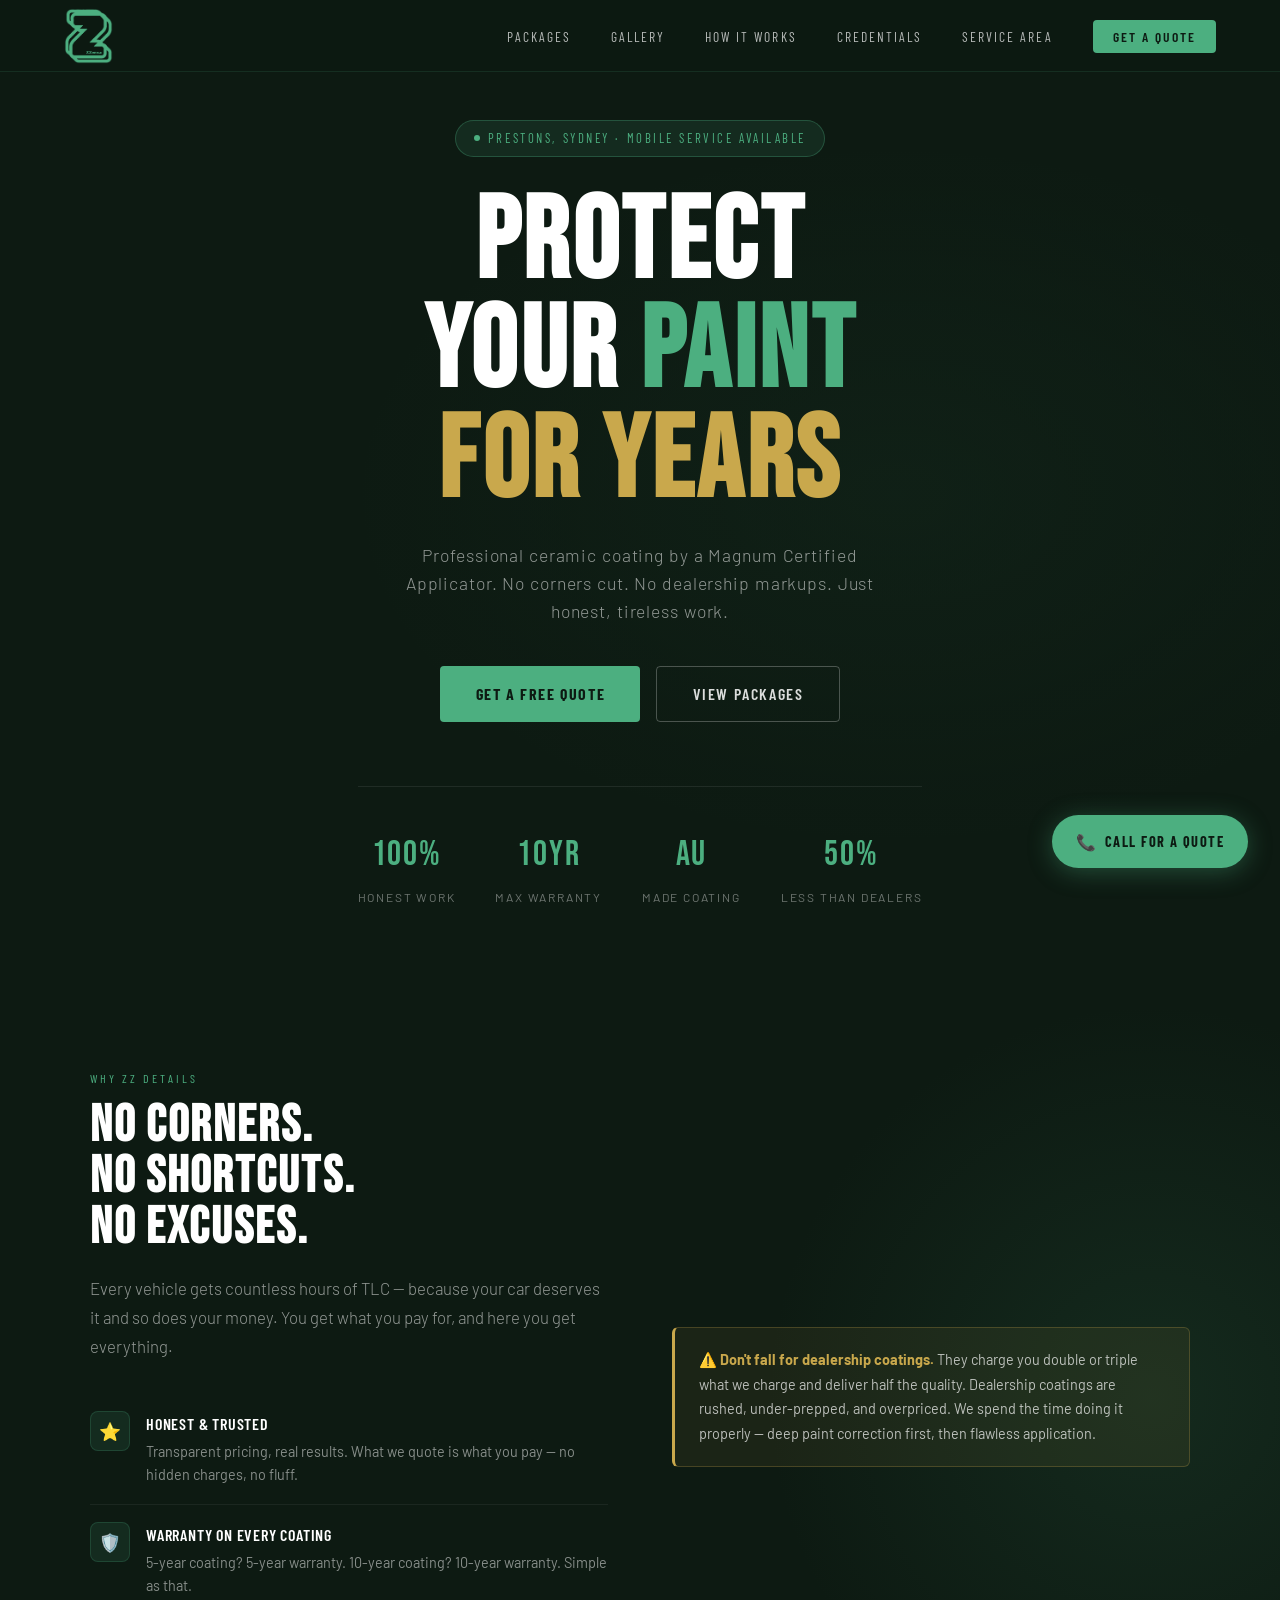
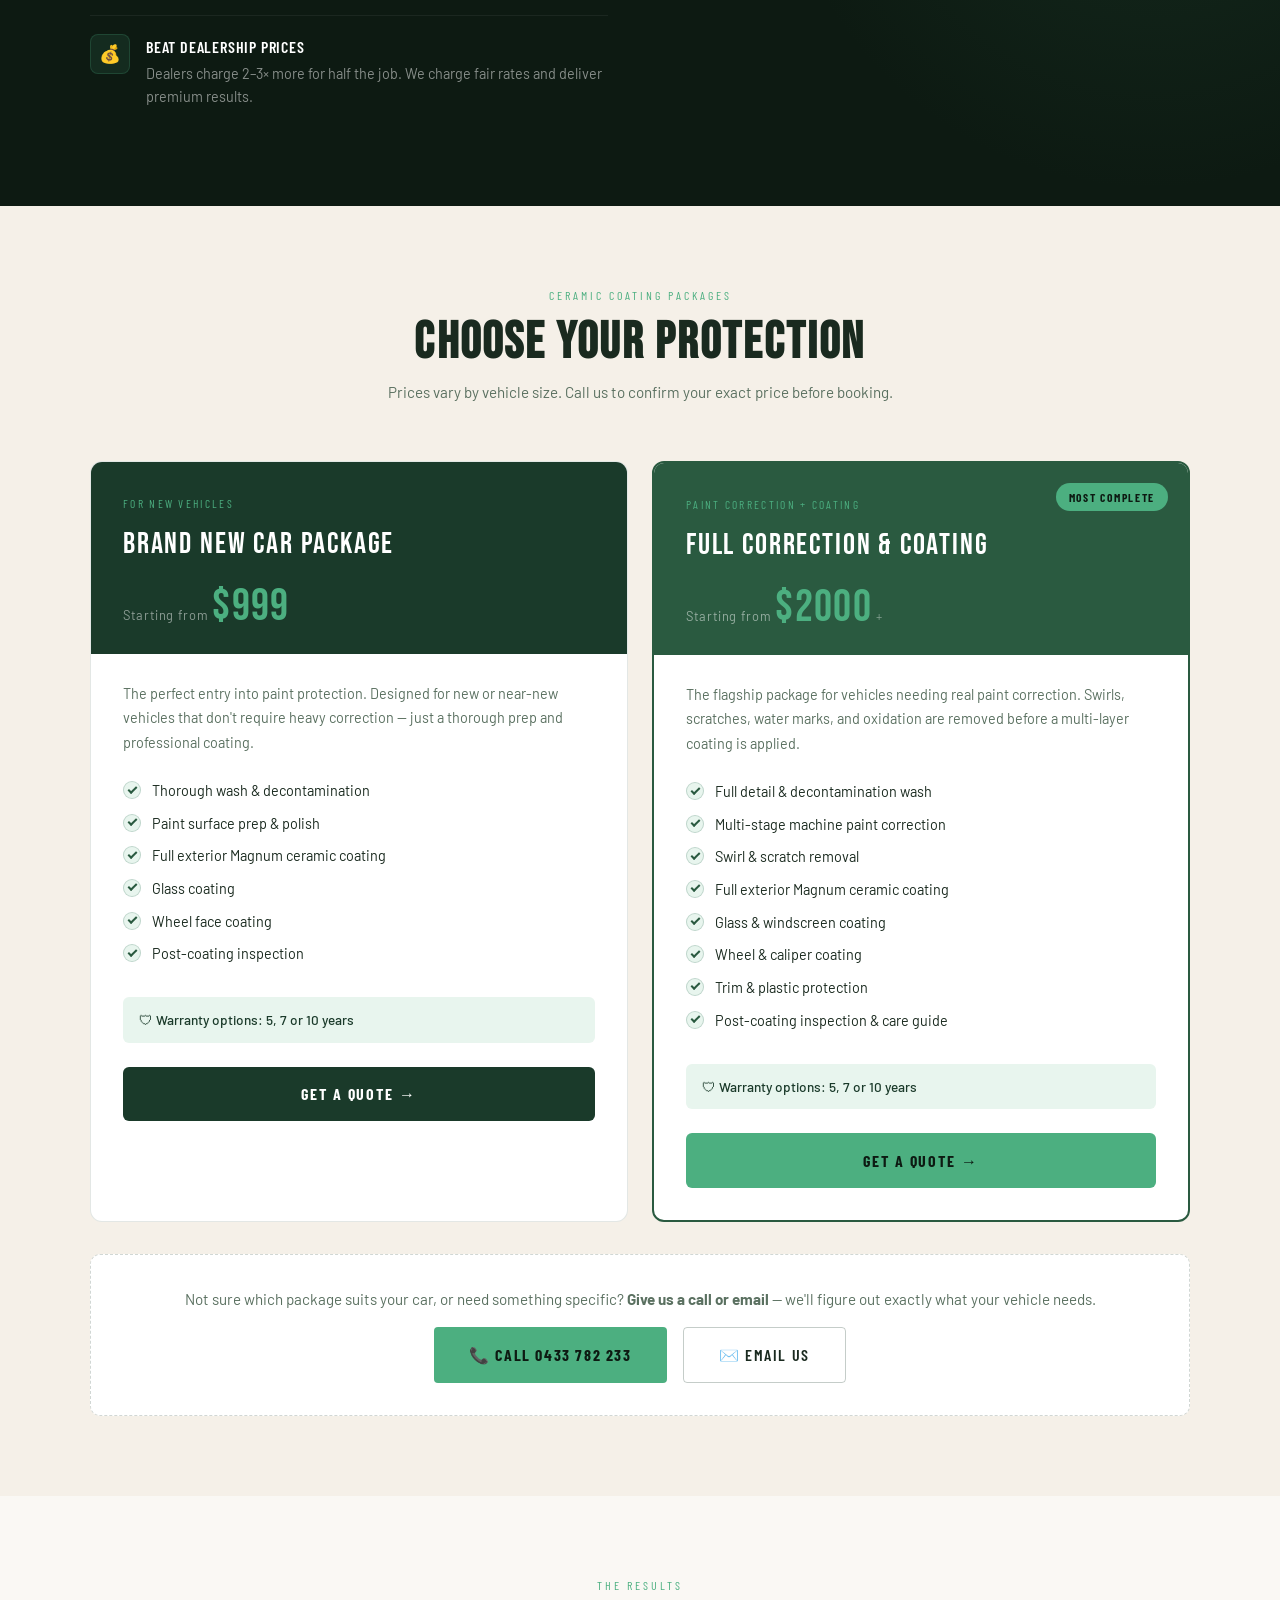
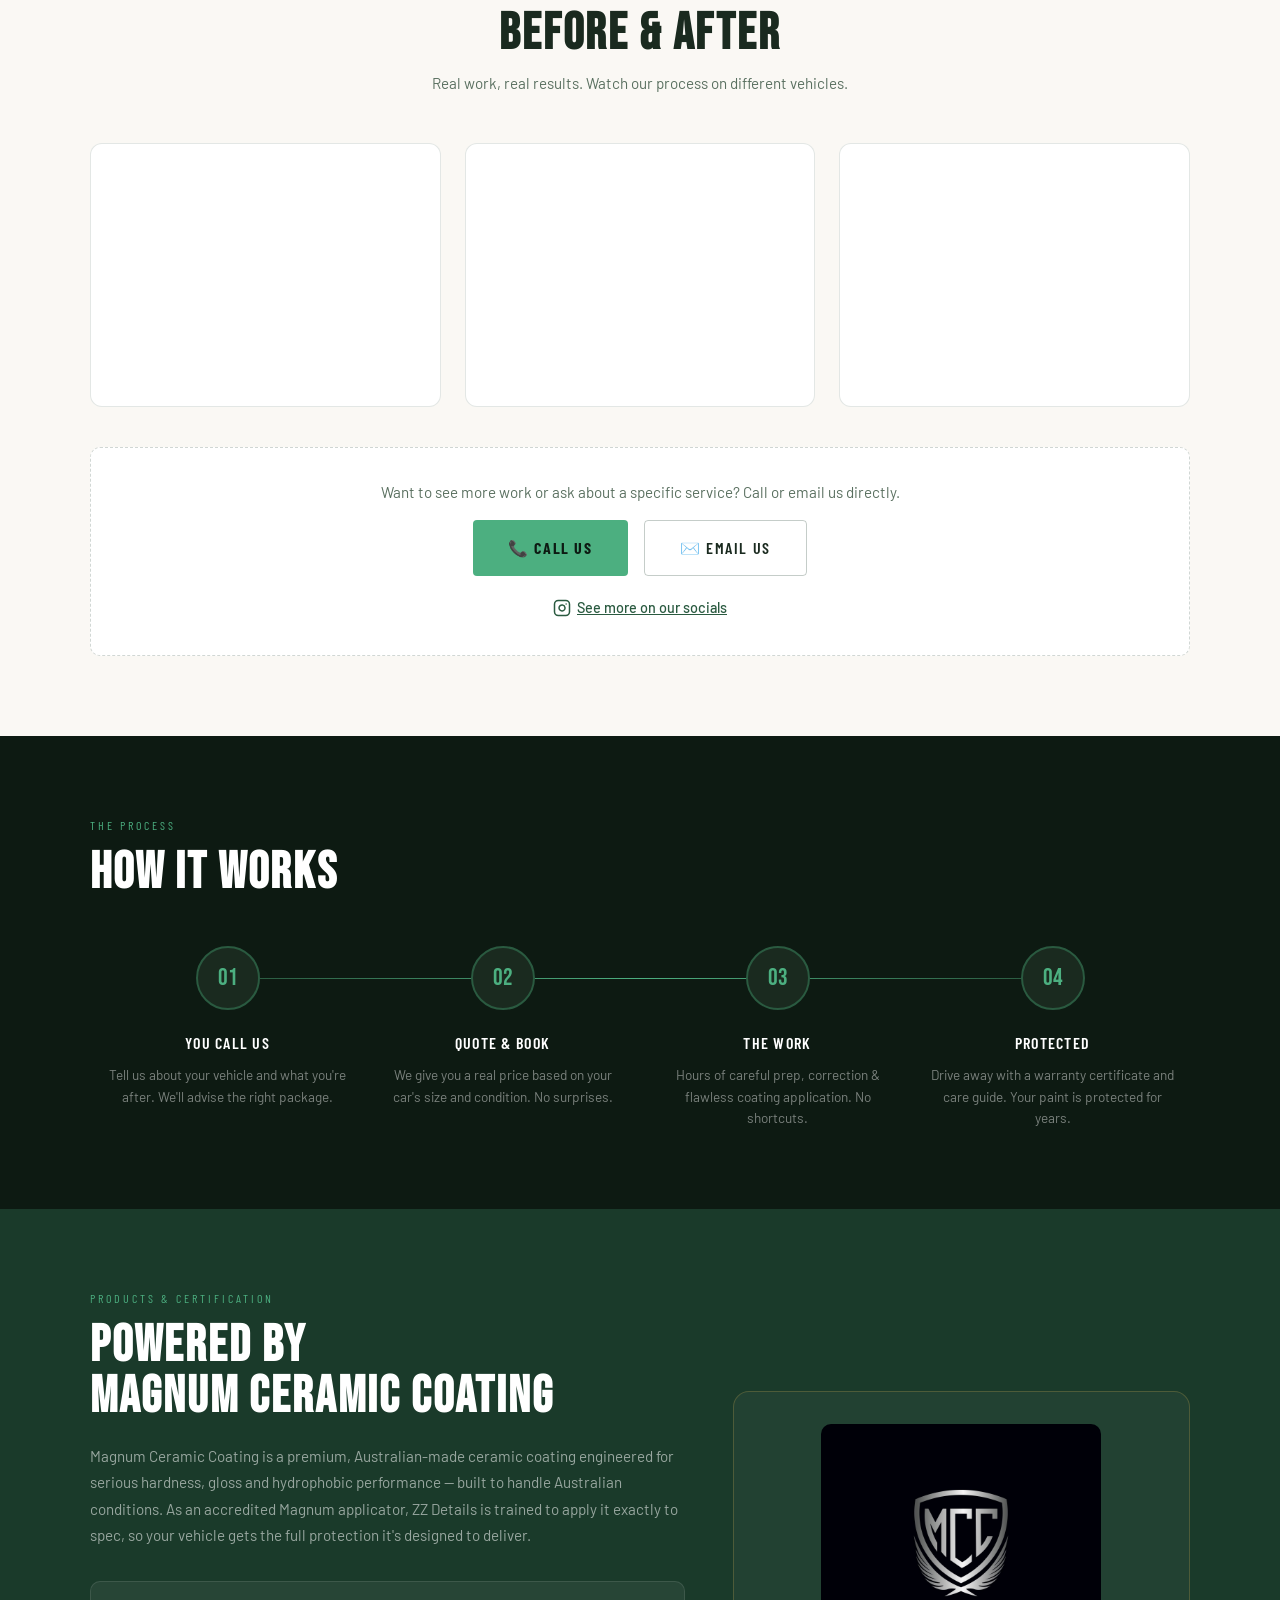
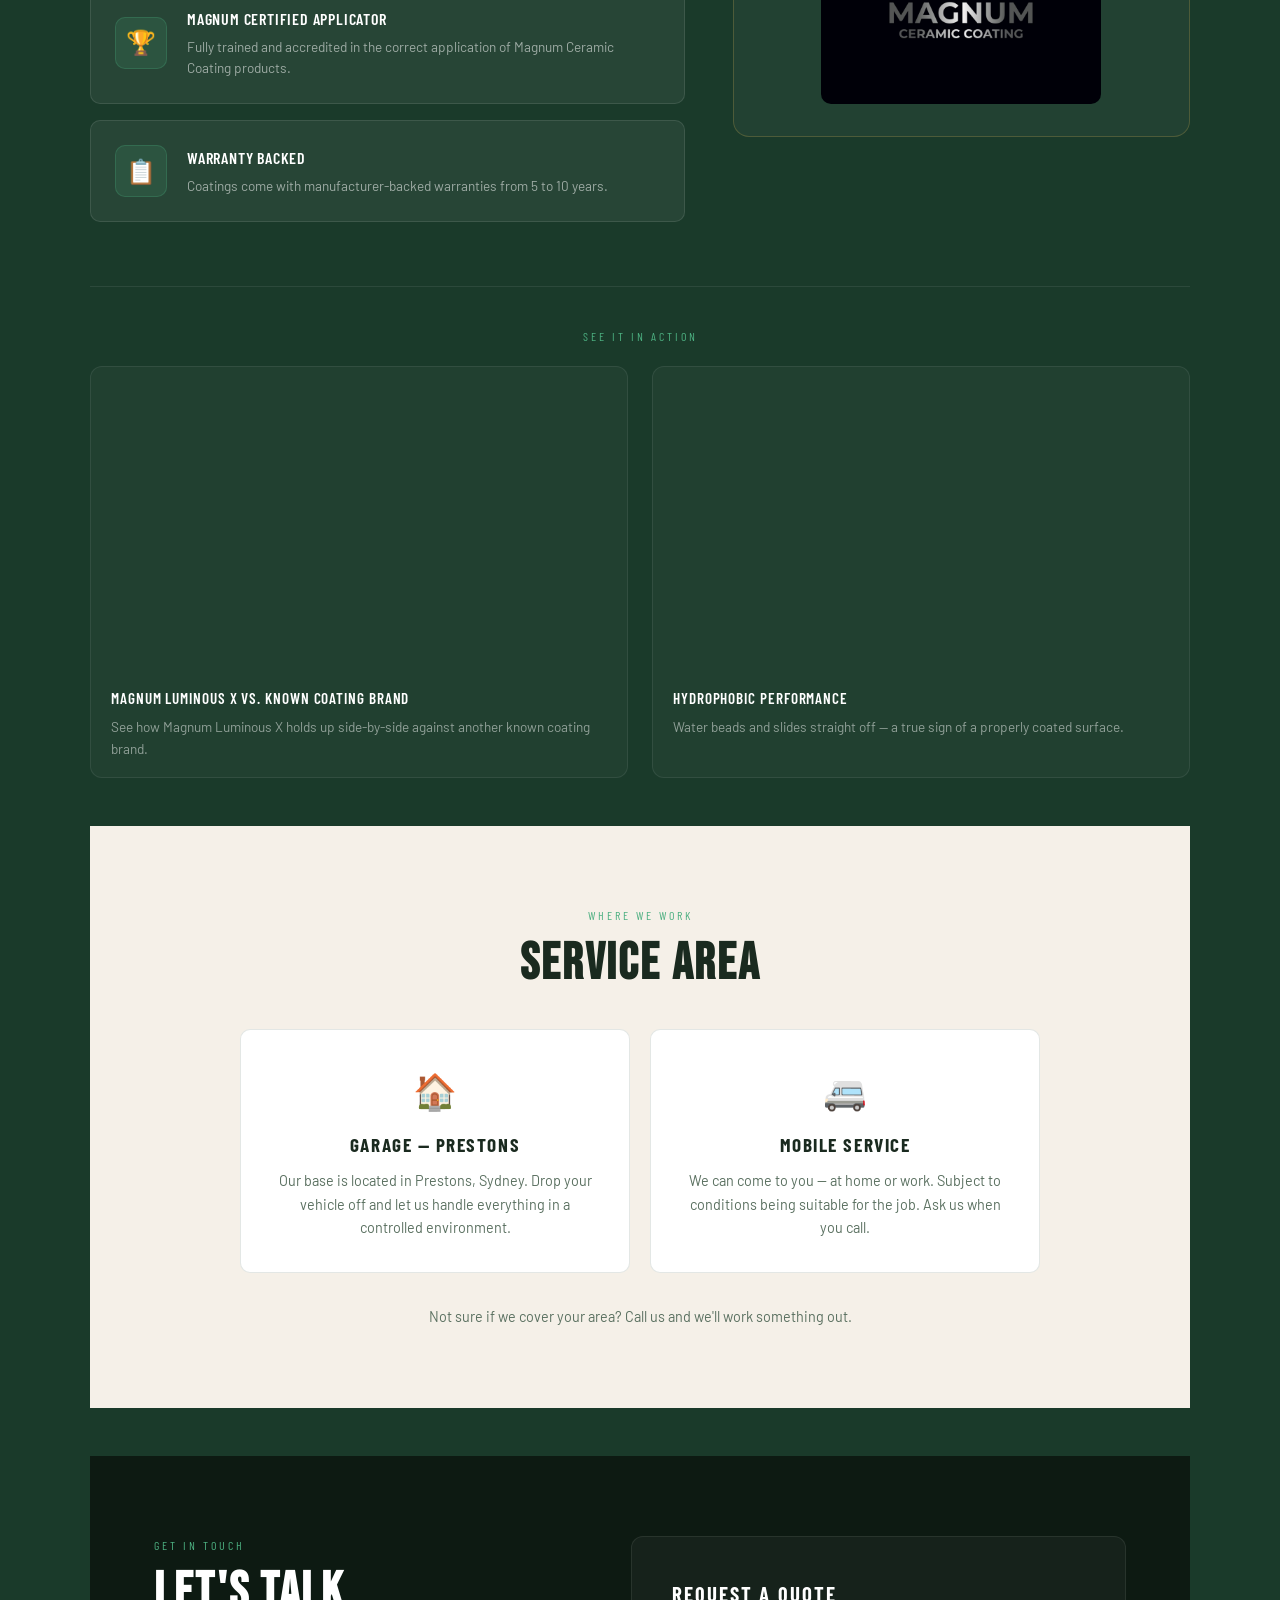
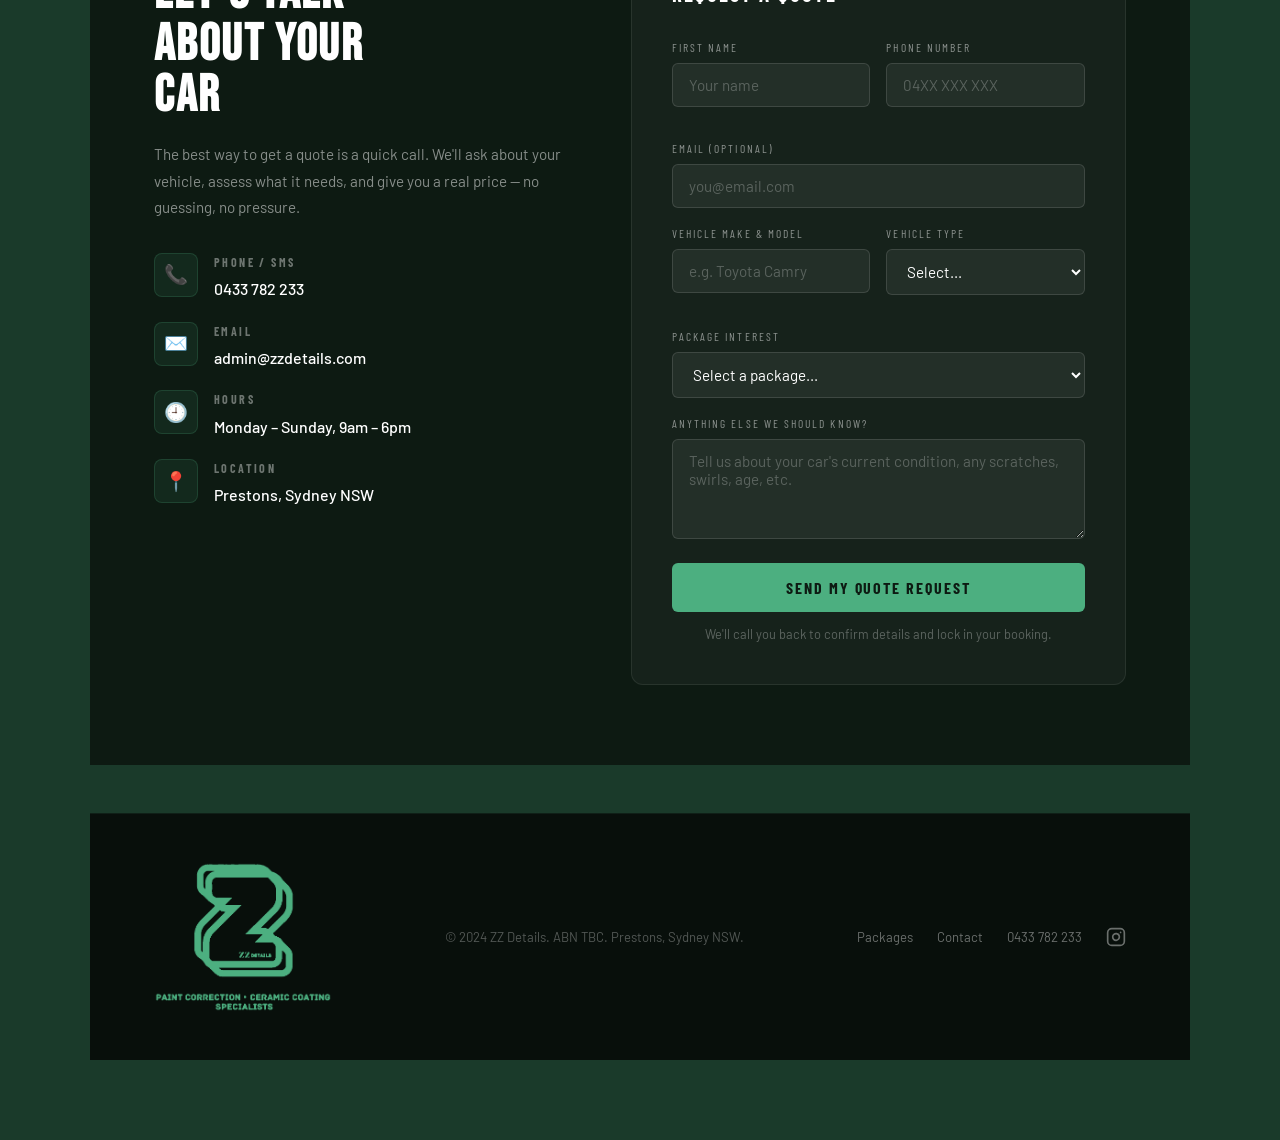
==== commit 0b2cc53a: "little updates" ====
--- a/index.html
+++ b/index.html
@@ -464,7 +464,7 @@
     <a href="#packages">Packages</a>
     <a href="#contact">Contact</a>
     <a href="tel:0433782233">0433 782 233</a>
-    <a href="https://instagram.com/zz.details" target="_blank" rel="noopener" class="footer-social" aria-label="Instagram">
+    <a href="https://instagram.com/YOUR_HANDLE" target="_blank" rel="noopener" class="footer-social" aria-label="Instagram">
       <svg viewBox="0 0 24 24" width="20" height="20" fill="none" stroke="currentColor" stroke-width="2" stroke-linecap="round" stroke-linejoin="round">
         <rect x="2" y="2" width="20" height="20" rx="5" ry="5"></rect>
         <path d="M16 11.37A4 4 0 1 1 12.63 8 4 4 0 0 1 16 11.37z"></path>
--- a/styles.css
+++ b/styles.css
@@ -1098,12 +1098,12 @@
 /* ── FOOTER ── */
 footer {
   background: #080f0b;
-  padding: 2.5rem 5vw;
+  padding: 3rem 5vw;
   display: flex;
   align-items: center;
   justify-content: space-between;
   flex-wrap: wrap;
-  gap: 1rem;
+  gap: 1.5rem;
   border-top: 1px solid rgba(76,175,128,0.1);
 }
 
@@ -1119,6 +1119,7 @@
 
 .footer-links {
   display: flex;
+  align-items: center;
   gap: 1.5rem;
 }
 
@@ -1127,13 +1128,22 @@
   color: rgba(255,255,255,0.4);
   text-decoration: none;
   transition: color 0.2s;
+}
+.footer-links a:hover { color: var(--pine-glow); }
 
 .footer-social {
   display: flex;
   align-items: center;
 }
-}
-.footer-links a:hover { color: var(--pine-glow); }
+
+/* Mobile */
+@media (max-width: 768px) {
+  .footer-main {
+    grid-template-columns: 1fr;
+    gap: 2.5rem;
+    text-align: left;
+  }
+}
 
 /* ── MOBILE ── */
 @media (max-width: 768px) {
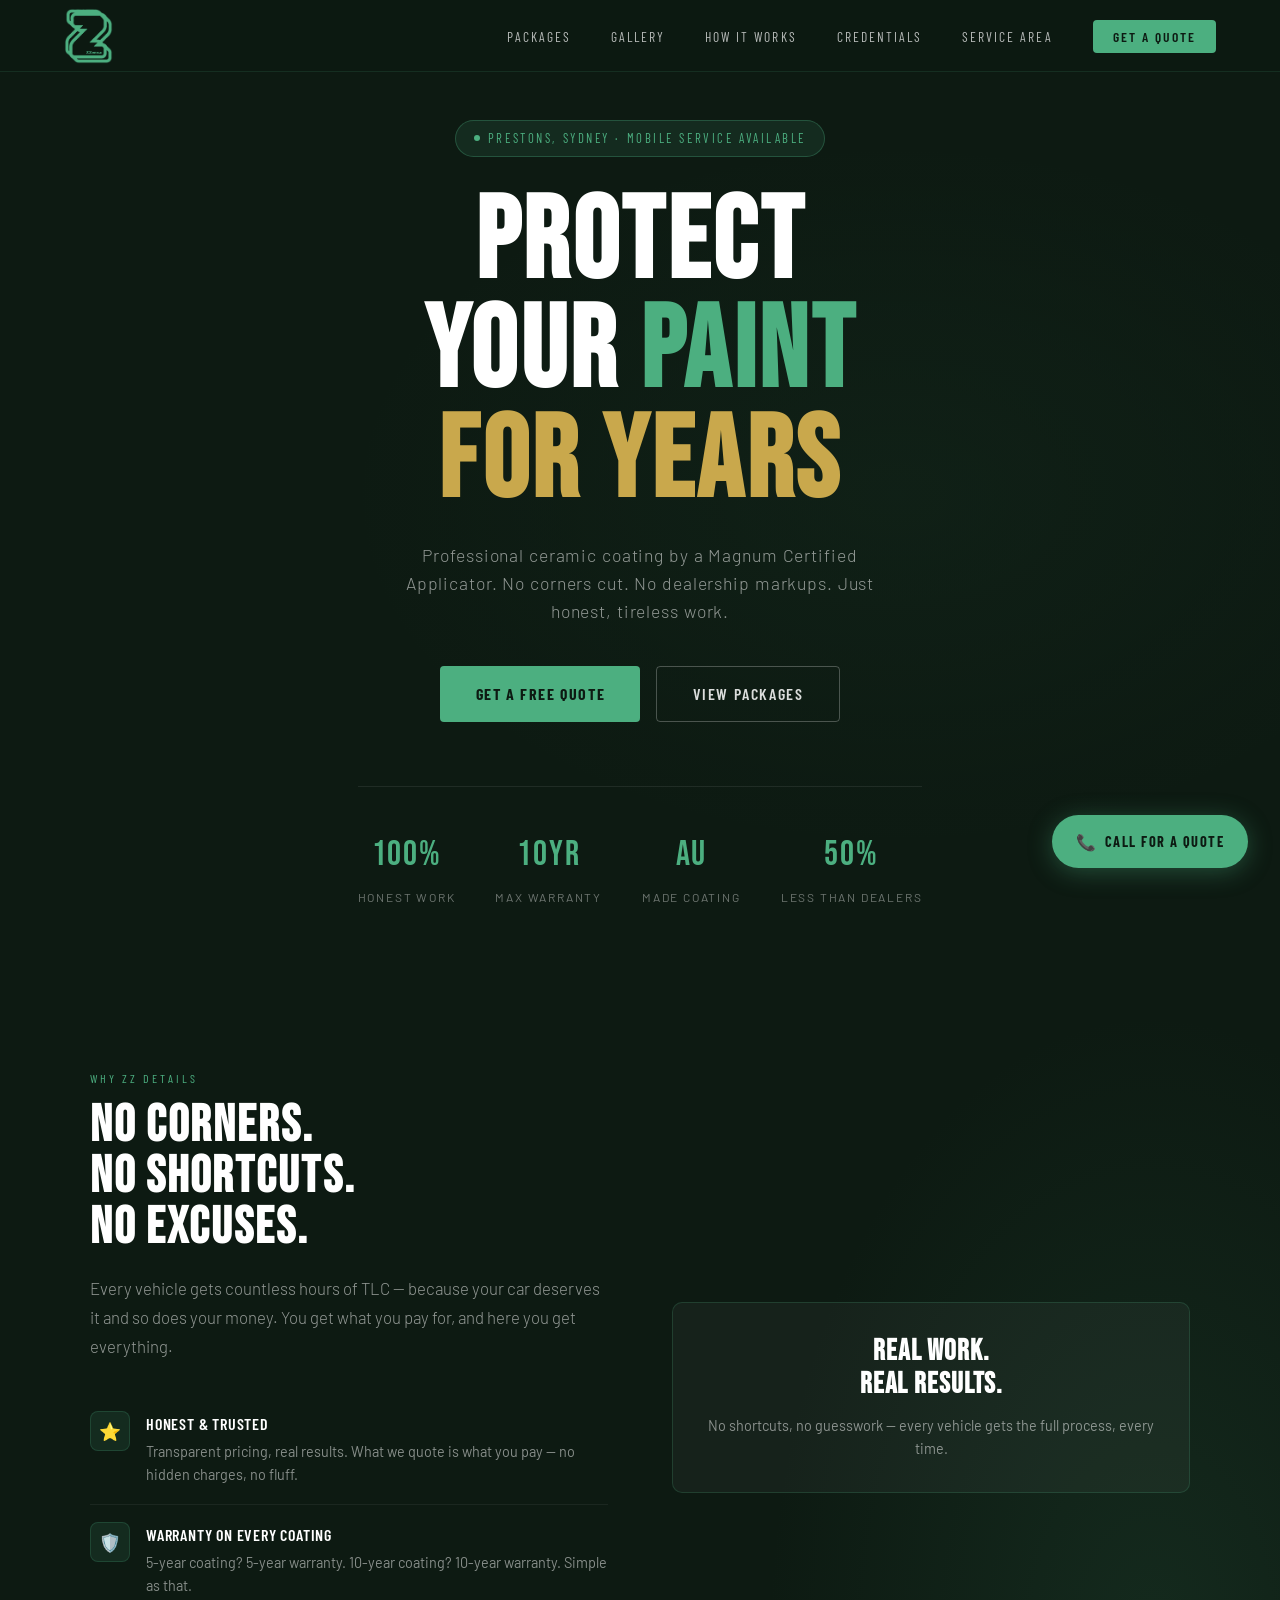
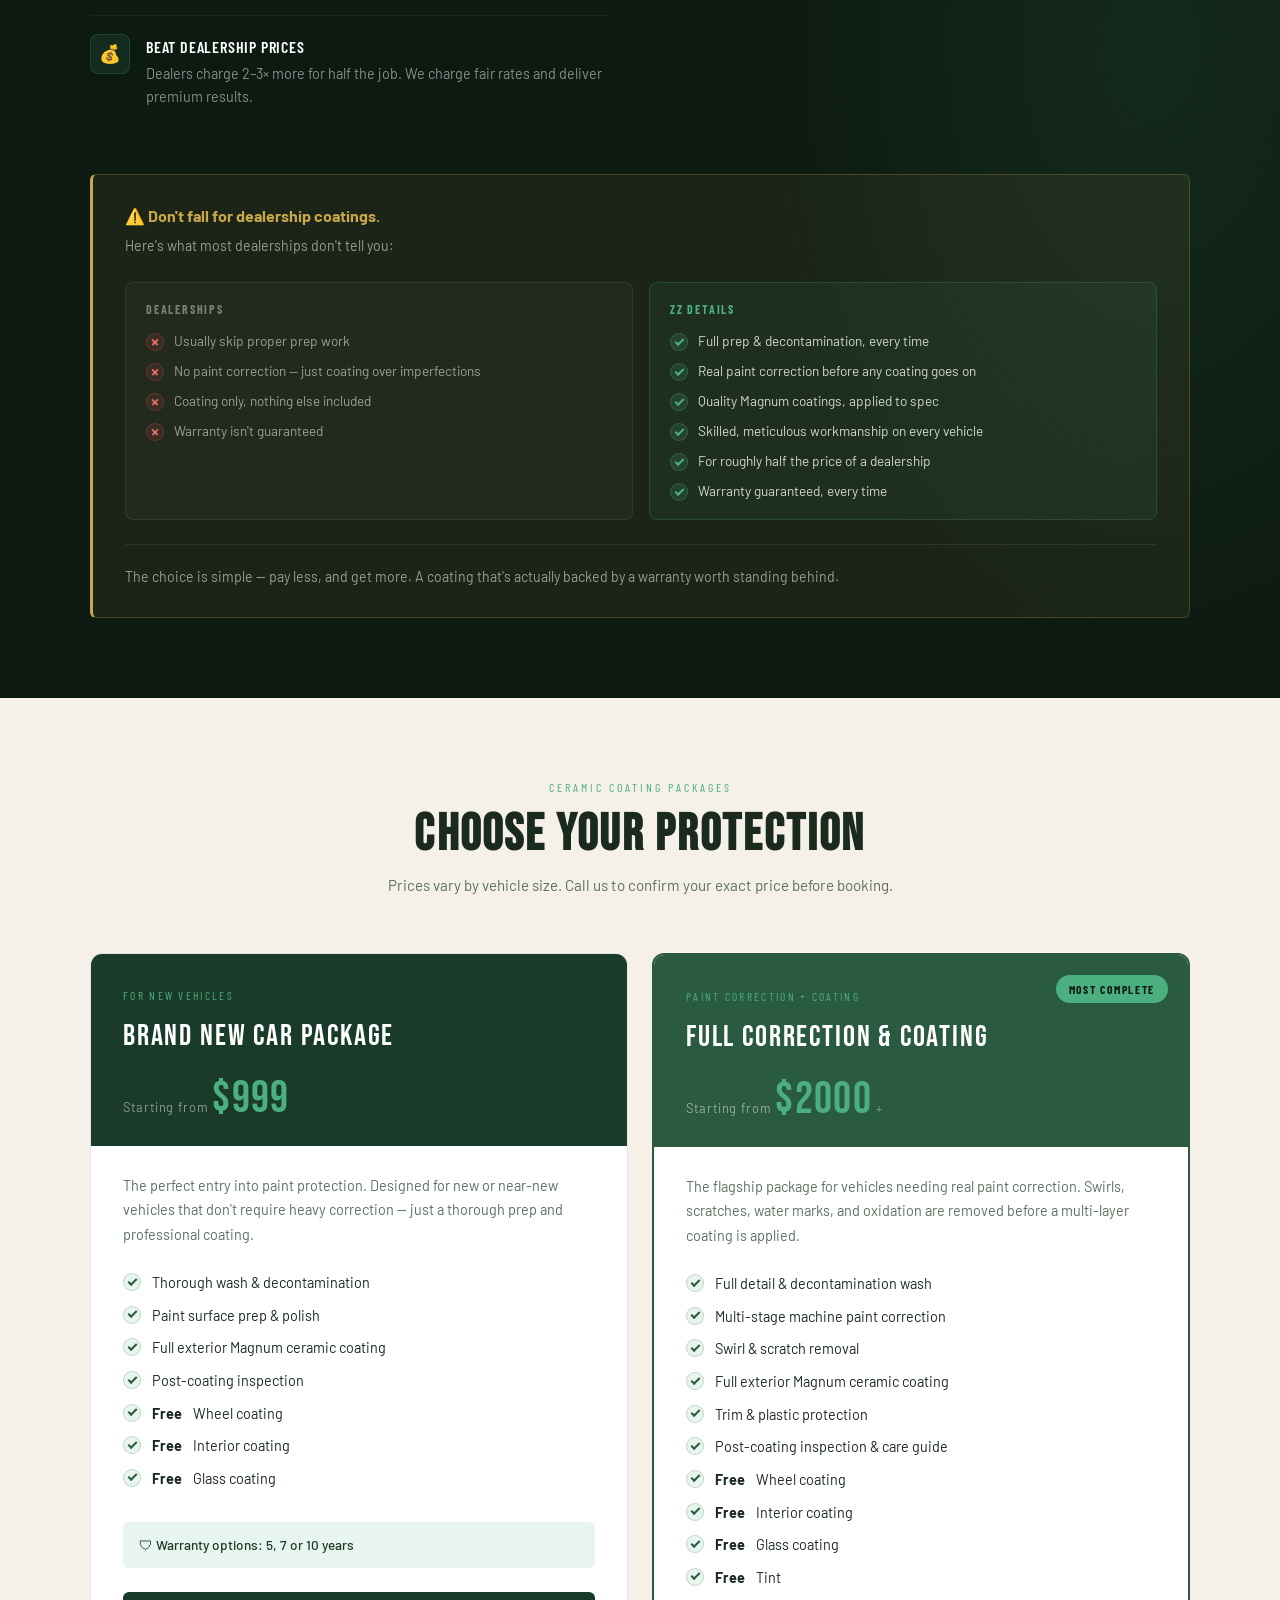
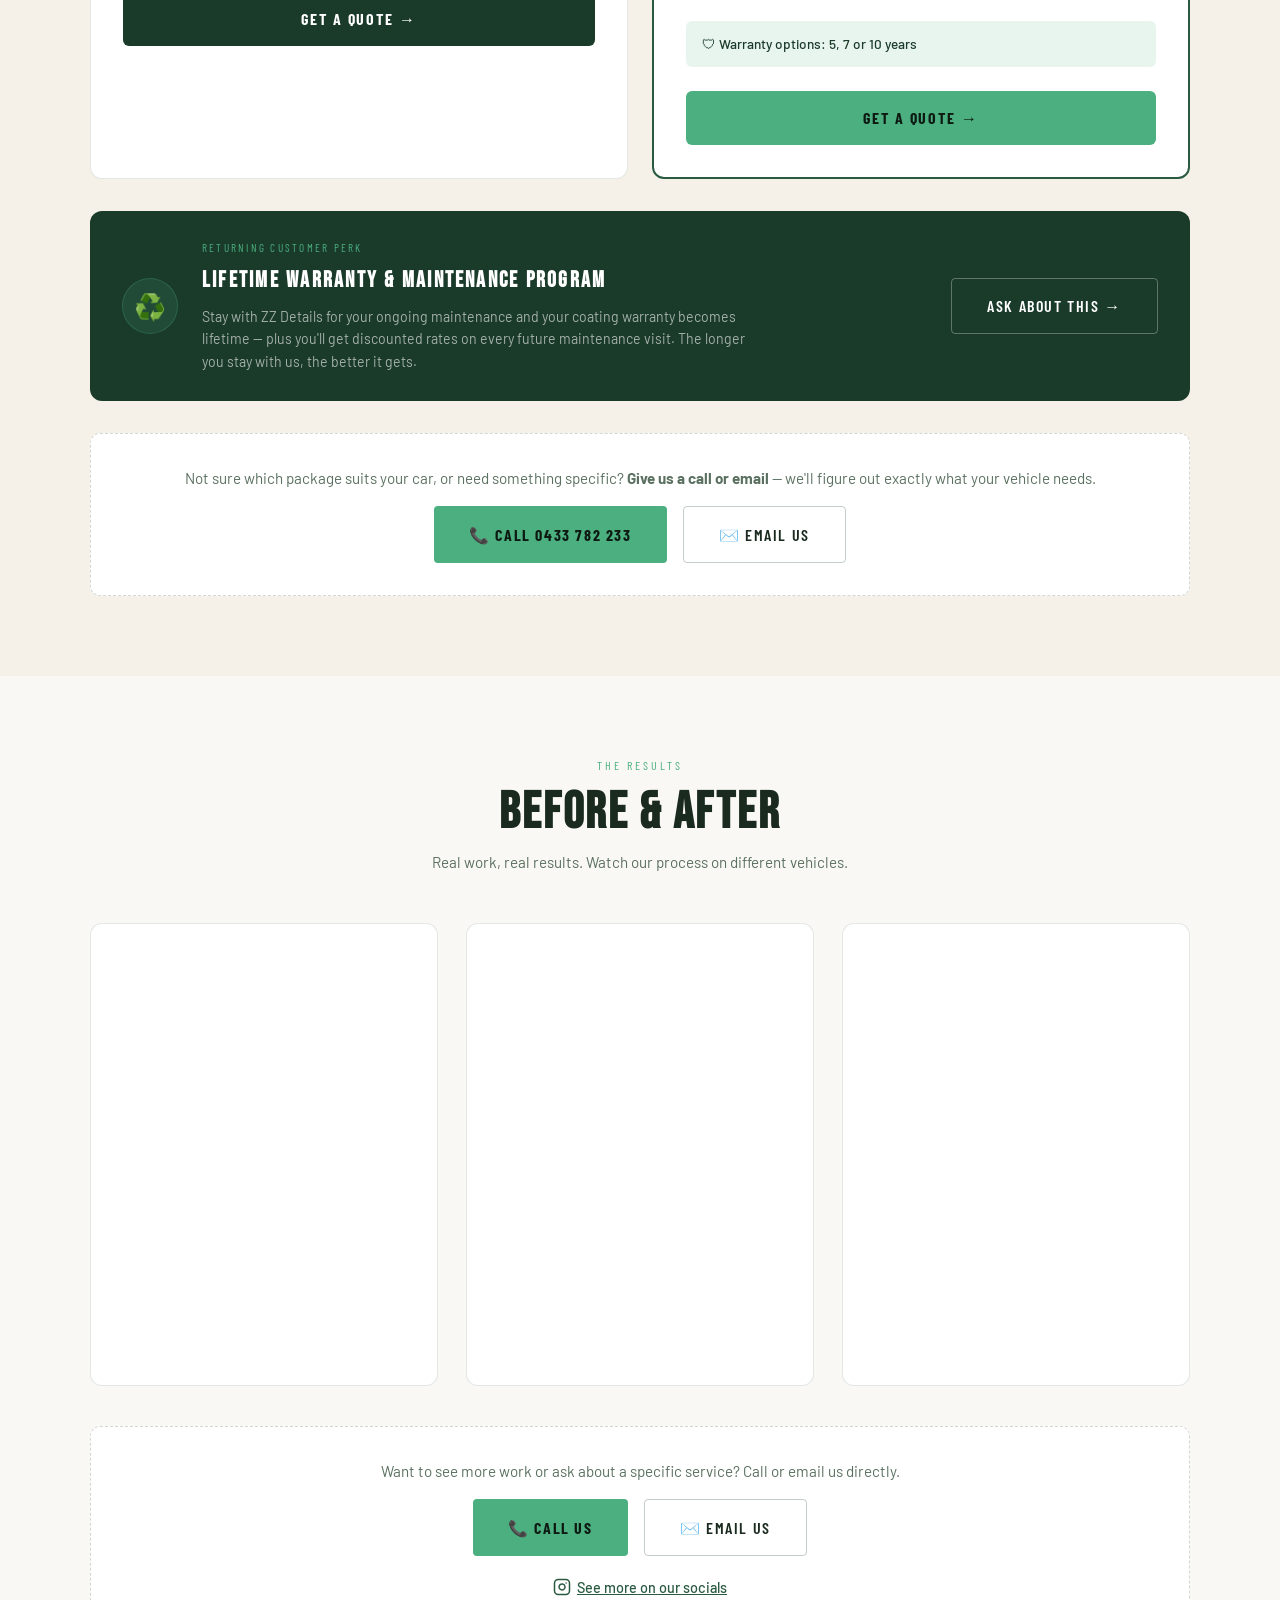
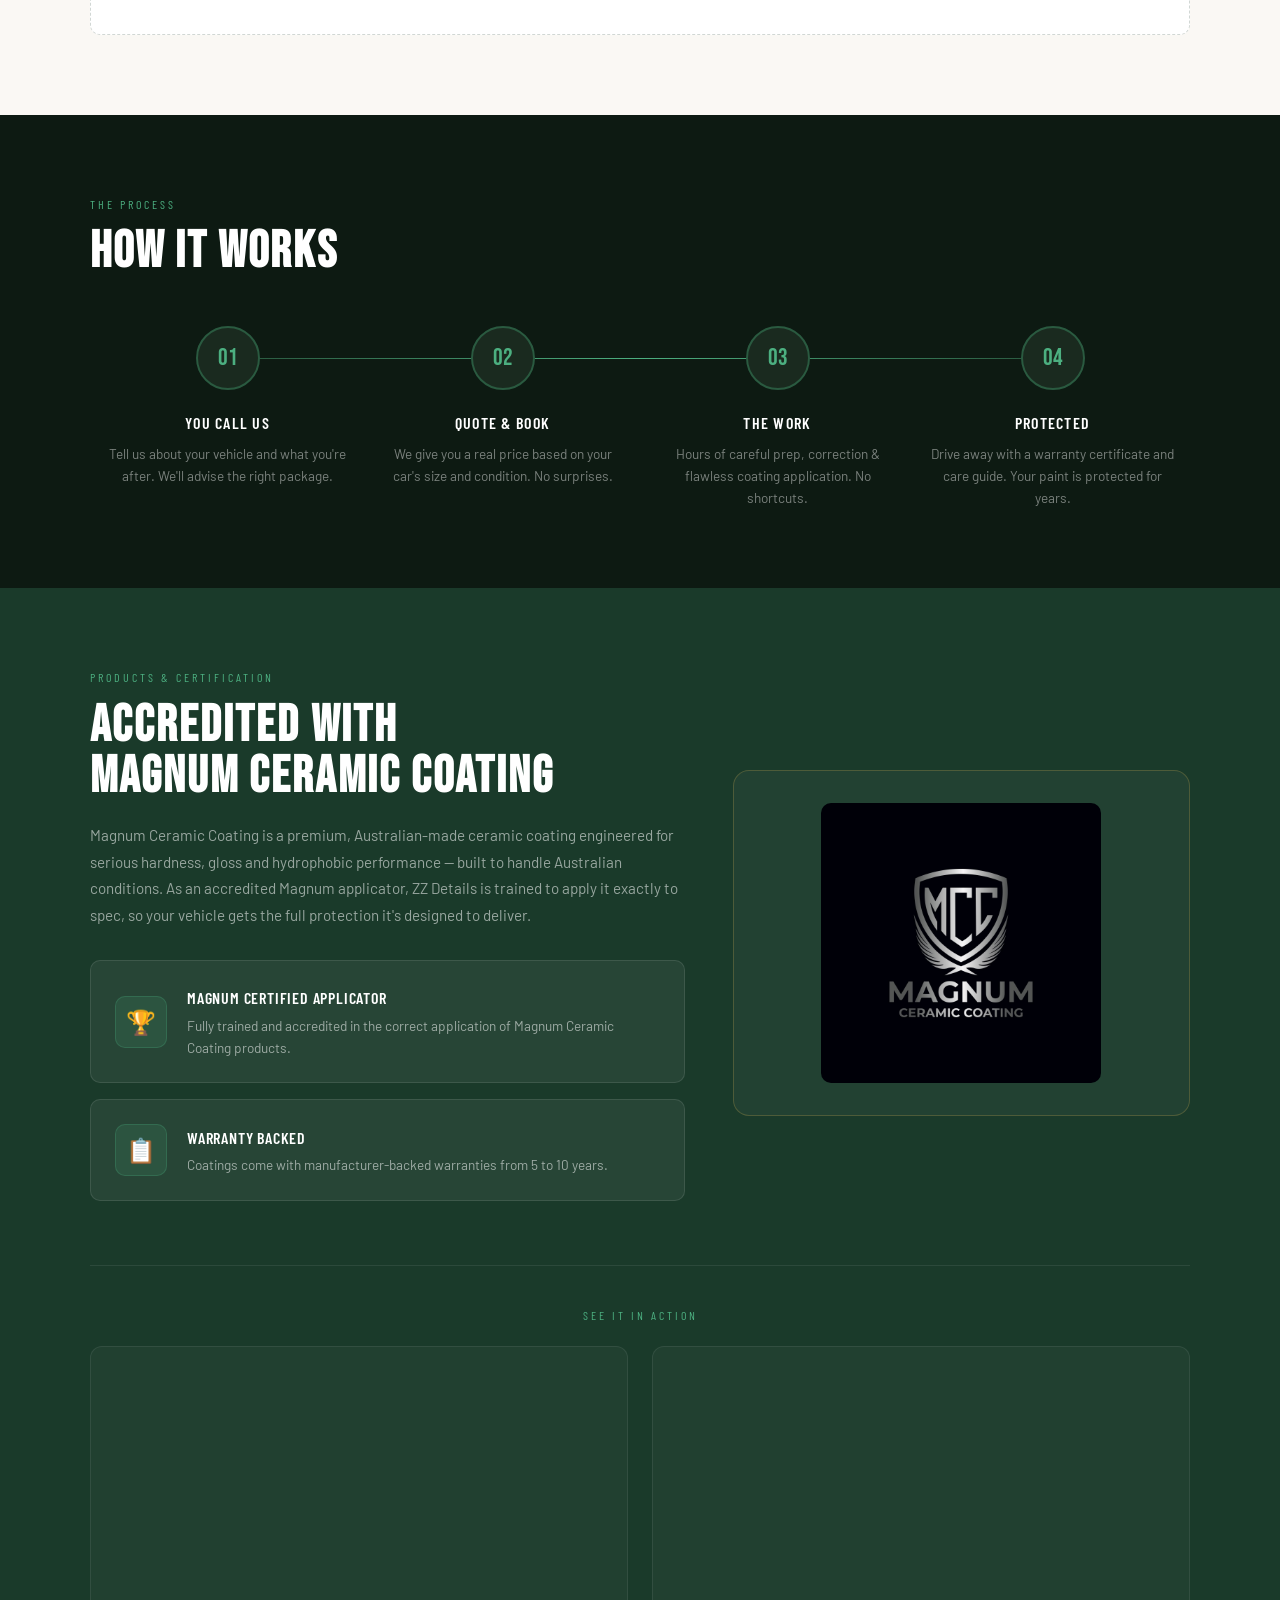
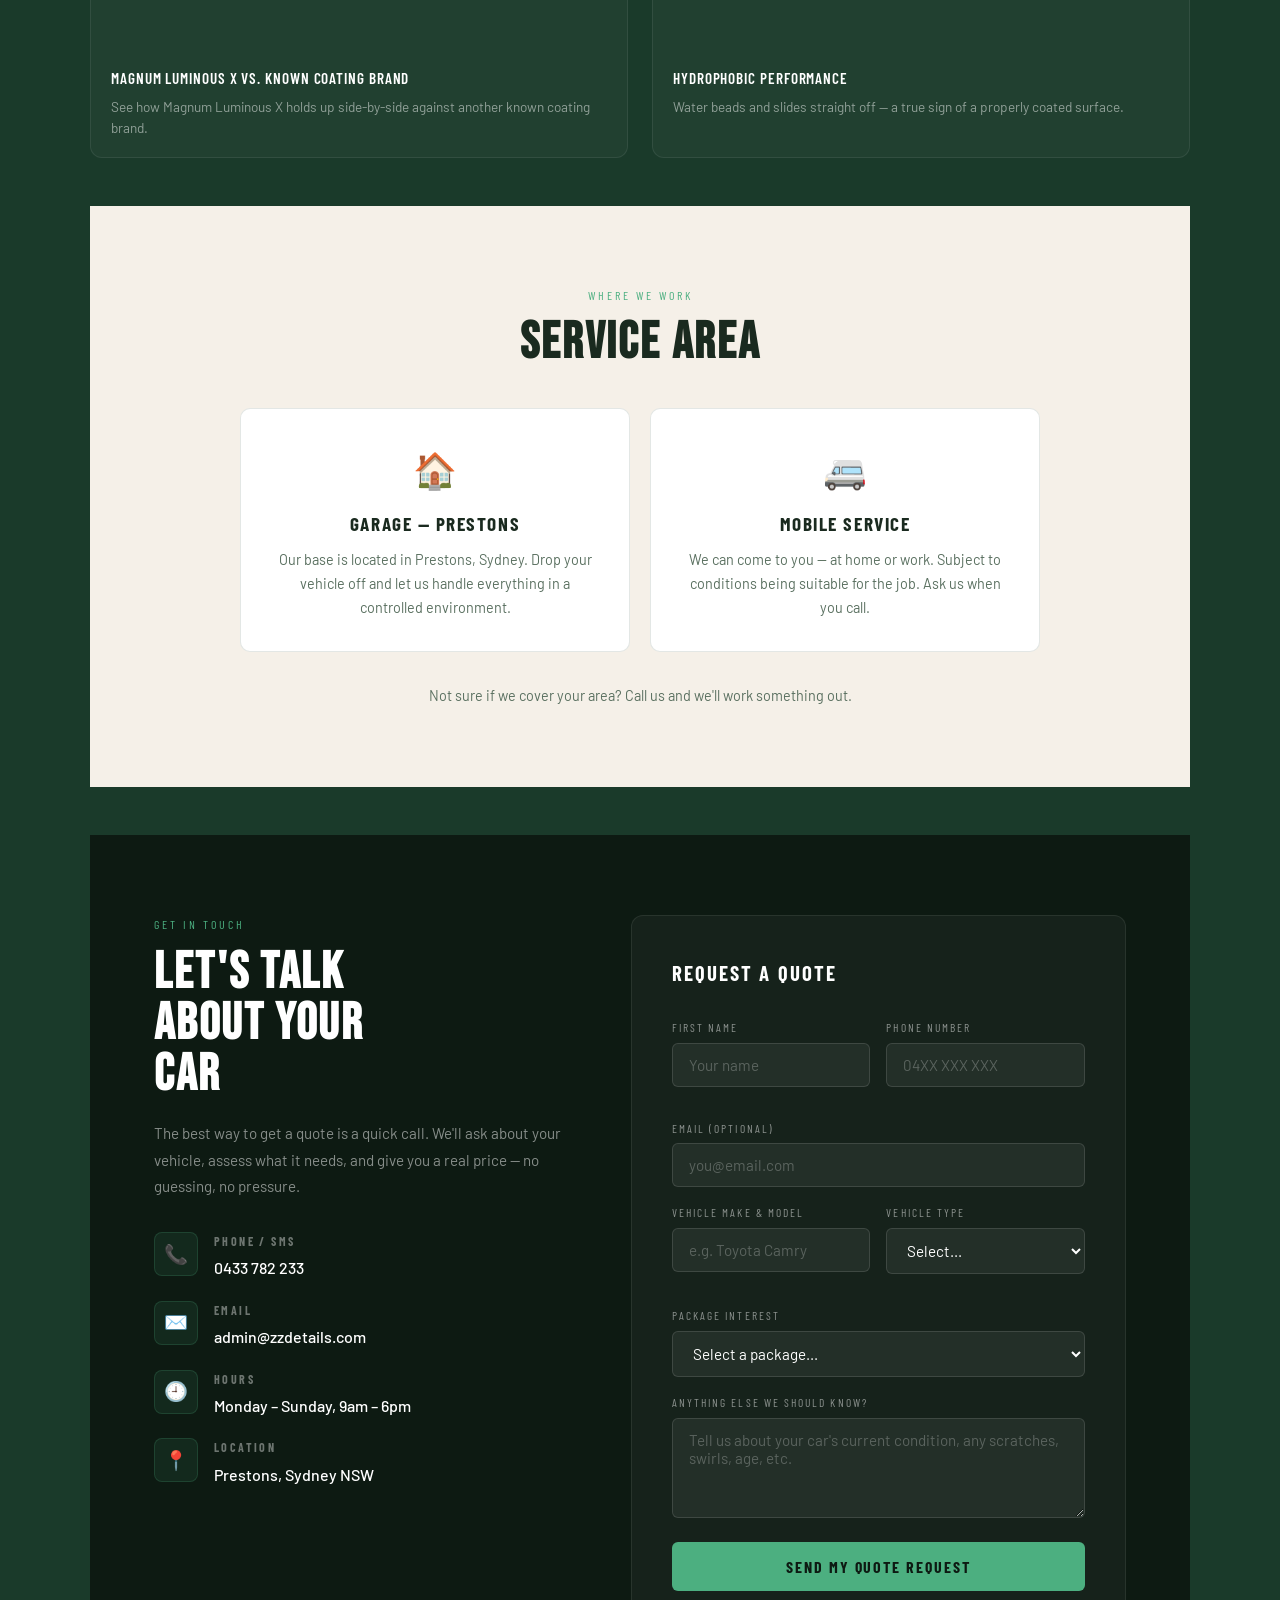
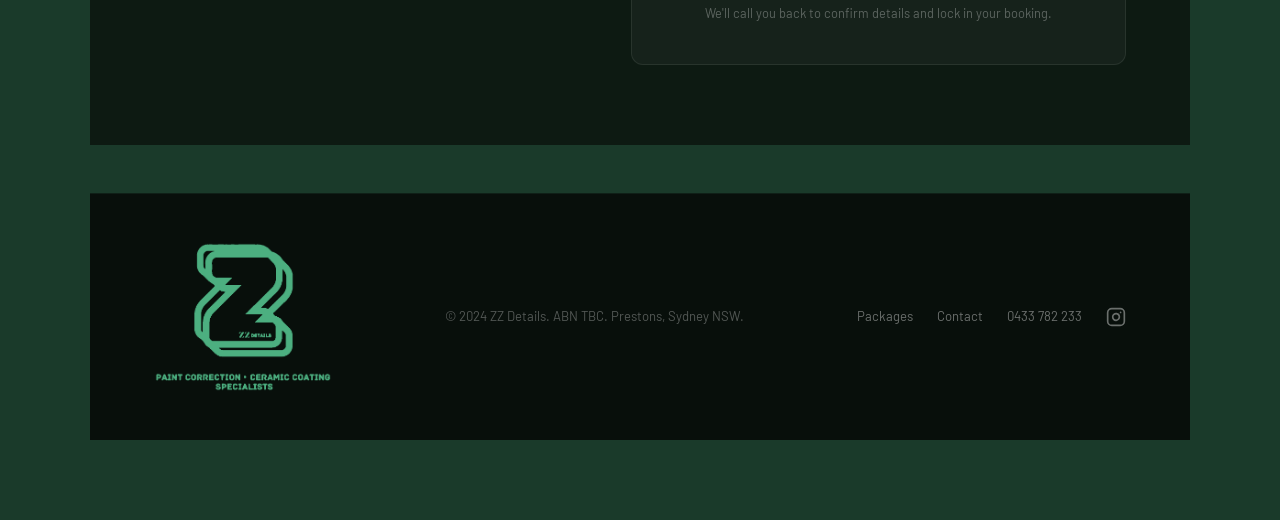
==== commit 155ec29f: "UPDATED Sections: Why Us, Packages, Before & After, How it works" ====
--- a/index.html
+++ b/index.html
@@ -105,11 +105,42 @@
       </div>
     </div>
 
-    <div class="fade-in">
-      <div class="dealer-warning">
-        <p><strong>⚠️ Don't fall for dealership coatings.</strong> They charge you double or triple what we charge and deliver half the quality. Dealership coatings are rushed, under-prepped, and overpriced. We spend the time doing it properly — deep paint correction first, then flawless application.</p>
-      </div>
-    </div>
+    <div class="why-right fade-in">
+      <div class="why-right-card">
+        <h3 class="why-right-title">Real Work.<br>Real Results.</h3>
+        <p class="why-right-text">No shortcuts, no guesswork — every vehicle gets the full process, every time.</p>
+      </div>
+    </div>
+  </div>
+
+  <div class="dealer-warning-wide fade-in">
+    <p class="dealer-warning-title">⚠️ Don't fall for dealership coatings.</p>
+    <p class="dealer-warning-sub">Here's what most dealerships don't tell you:</p>
+
+    <div class="comparison-grid">
+      <div class="comparison-col dealer-col">
+        <span class="comparison-label">Dealerships</span>
+        <ul class="comparison-list">
+          <li><span class="x-mark"></span> Usually skip proper prep work</li>
+          <li><span class="x-mark"></span> No paint correction — just coating over imperfections</li>
+          <li><span class="x-mark"></span> Coating only, nothing else included</li>
+          <li><span class="x-mark"></span> Warranty isn't guaranteed</li>
+        </ul>
+      </div>
+      <div class="comparison-col zz-col">
+        <span class="comparison-label">ZZ Details</span>
+        <ul class="comparison-list">
+          <li><span class="check"></span> Full prep & decontamination, every time</li>
+          <li><span class="check"></span> Real paint correction before any coating goes on</li>
+          <li><span class="check"></span> Quality Magnum coatings, applied to spec</li>
+          <li><span class="check"></span> Skilled, meticulous workmanship on every vehicle</li>
+          <li><span class="check"></span> For roughly half the price of a dealership</li>
+          <li><span class="check"></span> Warranty guaranteed, every time</li>
+        </ul>
+      </div>
+    </div>
+
+    <p class="dealer-warning-footer">The choice is simple — pay less, and get more. A coating that's actually backed by a warranty worth standing behind.</p>
   </div>
 </section>
 
@@ -140,9 +171,10 @@
             <li><span class="check"></span> Thorough wash & decontamination</li>
             <li><span class="check"></span> Paint surface prep & polish</li>
             <li><span class="check"></span> Full exterior Magnum ceramic coating</li>
-            <li><span class="check"></span> Glass coating</li>
-            <li><span class="check"></span> Wheel face coating</li>
             <li><span class="check"></span> Post-coating inspection</li>
+            <li><span class="check"></span> <strong>Free</strong> Wheel coating</li>
+            <li><span class="check"></span> <strong>Free</strong> Interior coating</li>
+            <li><span class="check"></span> <strong>Free</strong> Glass coating</li>
           </ul>
           <div class="package-warranty">🛡 Warranty options: 5, 7 or 10 years</div>
           <a href="#contact" class="package-cta">Get a Quote →</a>
@@ -168,16 +200,29 @@
             <li><span class="check"></span> Multi-stage machine paint correction</li>
             <li><span class="check"></span> Swirl & scratch removal</li>
             <li><span class="check"></span> Full exterior Magnum ceramic coating</li>
-            <li><span class="check"></span> Glass & windscreen coating</li>
-            <li><span class="check"></span> Wheel & caliper coating</li>
             <li><span class="check"></span> Trim & plastic protection</li>
             <li><span class="check"></span> Post-coating inspection & care guide</li>
+            <li><span class="check"></span> <strong>Free</strong> Wheel coating</li>
+            <li><span class="check"></span> <strong>Free</strong> Interior coating</li>
+            <li><span class="check"></span> <strong>Free</strong> Glass coating</li>
+            <li><span class="check"></span> <strong>Free</strong> Tint</li>
           </ul>
           <div class="package-warranty">🛡 Warranty options: 5, 7 or 10 years</div>
           <a href="#contact" class="package-cta">Get a Quote →</a>
         </div>
       </div>
 
+    </div>
+    
+    <!-- Loyalty Program Banner -->
+    <div class="loyalty-banner fade-in">
+      <div class="loyalty-icon">♻️</div>
+      <div class="loyalty-content">
+        <span class="loyalty-tag">Returning Customer Perk</span>
+        <h3>Lifetime Warranty & Maintenance Program</h3>
+        <p>Stay with ZZ Details for your ongoing maintenance and your coating warranty becomes lifetime — plus you'll get discounted rates on every future maintenance visit. The longer you stay with us, the better it gets.</p>
+      </div>
+      <a href="#contact" class="btn-outline loyalty-cta">Ask About This →</a>
     </div>
 
     <div class="packages-enquiry fade-in">
@@ -256,22 +301,42 @@
     </div>
     <div class="process-steps fade-in">
       <div class="process-step">
-        <div class="step-num">01</div>
+        <div class="step-num-flip" tabindex="0">
+          <div class="step-num-flip-inner">
+            <div class="step-num-face step-num-front">01</div>
+            <div class="step-num-face step-num-back">📞</div>
+          </div>
+        </div>
         <div class="step-title">You Call Us</div>
         <div class="step-desc">Tell us about your vehicle and what you're after. We'll advise the right package.</div>
       </div>
       <div class="process-step">
-        <div class="step-num">02</div>
+        <div class="step-num-flip" tabindex="0">
+          <div class="step-num-flip-inner">
+            <div class="step-num-face step-num-front">02</div>
+            <div class="step-num-face step-num-back">📋</div>
+          </div>
+        </div>
         <div class="step-title">Quote & Book</div>
         <div class="step-desc">We give you a real price based on your car's size and condition. No surprises.</div>
       </div>
       <div class="process-step">
-        <div class="step-num">03</div>
+        <div class="step-num-flip" tabindex="0">
+          <div class="step-num-flip-inner">
+            <div class="step-num-face step-num-front">03</div>
+            <div class="step-num-face step-num-back">🧽</div>
+          </div>
+        </div>
         <div class="step-title">The Work</div>
         <div class="step-desc">Hours of careful prep, correction & flawless coating application. No shortcuts.</div>
       </div>
       <div class="process-step">
-        <div class="step-num">04</div>
+        <div class="step-num-flip" tabindex="0">
+          <div class="step-num-flip-inner">
+            <div class="step-num-face step-num-front">04</div>
+            <div class="step-num-face step-num-back">🛡️</div>
+          </div>
+        </div>
         <div class="step-title">Protected</div>
         <div class="step-desc">Drive away with a warranty certificate and care guide. Your paint is protected for years.</div>
       </div>
@@ -287,7 +352,7 @@
     <div class="creds-top fade-in">
       <div class="creds-left">
         <span class="section-label">Products & Certification</span>
-        <h2 class="section-title light">POWERED BY<br>MAGNUM CERAMIC COATING</h2>
+        <h2 class="section-title light">ACCREDITED WITH<br>MAGNUM CERAMIC COATING</h2>
         <p class="creds-blurb">Magnum Ceramic Coating is a premium, Australian-made ceramic coating engineered for serious hardness, gloss and hydrophobic performance — built to handle Australian conditions. As an accredited Magnum applicator, ZZ Details is trained to apply it exactly to spec, so your vehicle gets the full protection it's designed to deliver.</p>
 
         <div class="cred-card">
@@ -455,7 +520,7 @@
     </div>
   </div>
 </section>
-
+ 
 <!-- FOOTER -->
 <footer>
   <img src="assets/images/Logo-hd-full-glow.png" alt="ZZ Details Logo" class="footer-logo">
--- a/styles.css
+++ b/styles.css
@@ -347,20 +347,156 @@
   line-height: 1.6;
 }
 
-.dealer-warning {
+/* ── WHY SECTION: INTRO BOX (right column) ── */
+.why-right { display: flex; align-items: center; }
+
+.why-right-card {
+  background: rgba(255,255,255,0.04);
+  border: 1px solid rgba(76,175,128,0.2);
+  border-radius: 10px;
+  padding: 2rem;
+  text-align: center;
+  width: 100%;
+}
+
+.why-right-title {
+  font-family: 'Bebas Neue', cursive;
+  font-size: 1.8rem;
+  letter-spacing: 0.03em;
+  color: #fff;
+  line-height: 1.15;
+  margin-bottom: 0.75rem;
+}
+
+.why-right-text {
+  font-size: 0.9rem;
+  color: rgba(255,255,255,0.5);
+  line-height: 1.6;
+}
+
+/* ── COMPARISON - Dealer Warning (full width, below) ── */
+.dealer-warning-wide {
+  position: relative;
+  z-index: 2;
+  max-width: 1100px;
+  margin: 3rem auto 0;
   background: rgba(201,168,76,0.08);
   border: 1px solid rgba(201,168,76,0.25);
   border-left: 3px solid var(--gold);
   border-radius: 6px;
-  padding: 1.25rem 1.5rem;
-}
-
-.dealer-warning p {
-  font-size: 0.9rem;
-  color: rgba(255,255,255,0.7);
+  padding: 1.75rem 2rem;
+}
+
+.dealer-warning-title {
+  font-size: 1rem;
+  font-weight: 700;
+  color: var(--gold);
+  margin-bottom: 0.4rem;
+}
+
+.dealer-warning-sub {
+  font-size: 0.88rem;
+  color: rgba(255,255,255,0.55);
+  margin-bottom: 1.5rem;
+} 
+
+.dealer-warning-footer {
+  font-size: 0.88rem;
+  color: rgba(255,255,255,0.55);
   line-height: 1.7;
-}
-.dealer-warning strong { color: var(--gold); }
+  margin-top: 1.5rem;
+  padding-top: 1.25rem;
+  border-top: 1px solid rgba(255,255,255,0.08);
+}
+
+.comparison-grid {
+  display: grid;
+  grid-template-columns: 1fr 1fr;
+  gap: 1rem;
+}
+
+.comparison-col {
+  border-radius: 8px;
+  padding: 1.1rem 1.25rem;
+}
+
+.dealer-col {
+  background: rgba(255,255,255,0.03);
+  border: 1px solid rgba(255,255,255,0.08);
+}
+
+.zz-col {
+  background: rgba(76,175,128,0.08);
+  border: 1px solid rgba(76,175,128,0.2);
+}
+
+.comparison-label {
+  display: block;
+  font-family: 'Barlow Condensed', sans-serif;
+  font-size: 0.75rem;
+  letter-spacing: 0.15em;
+  text-transform: uppercase;
+  font-weight: 700;
+  margin-bottom: 0.75rem;
+}
+
+.dealer-col .comparison-label { color: rgba(255,255,255,0.4); }
+.zz-col .comparison-label { color: var(--pine-glow); }
+
+.comparison-list {
+  list-style: none;
+  display: flex;
+  flex-direction: column;
+  gap: 0.6rem;
+}
+
+.comparison-list li {
+  display: flex;
+  align-items: flex-start;
+  gap: 0.6rem;
+  font-size: 0.85rem;
+  line-height: 1.5;
+}
+
+.dealer-col .comparison-list li { color: rgba(255,255,255,0.55); }
+.zz-col .comparison-list li { color: rgba(255,255,255,0.8); }
+
+.x-mark {
+  width: 18px;
+  height: 18px;
+  border-radius: 50%;
+  background: rgba(255,80,80,0.1);
+  border: 1px solid rgba(255,80,80,0.25);
+  display: flex;
+  align-items: center;
+  justify-content: center;
+  flex-shrink: 0;
+  margin-top: 2px;
+  position: relative;
+}
+.x-mark::before, .x-mark::after {
+  content: '';
+  position: absolute;
+  width: 8px;
+  height: 1.5px;
+  background: rgba(255,120,120,0.8);
+  top: 50%;
+  left: 50%;
+}
+.x-mark::before { transform: translate(-50%, -50%) rotate(45deg); }
+.x-mark::after { transform: translate(-50%, -50%) rotate(-45deg); }
+
+.zz-col .check {
+  background: rgba(76,175,128,0.15);
+  border-color: rgba(76,175,128,0.3);
+}
+.zz-col .check::after {
+  border-color: var(--pine-glow);
+}
+
+@media (max-width: 600px) {
+  .comparison-grid { grid-template-columns: 1fr; }
+}
 
 /* ── PACKAGES ── */
 .packages-section {
@@ -562,6 +698,75 @@
   margin-bottom: 1rem;
 }
 
+/* ── LOYALTY PROGRAM ── */
+
+.loyalty-banner {
+  display: flex;
+  align-items: center;
+  gap: 1.5rem;
+  background: var(--pine);
+  border-radius: 12px;
+  padding: 1.75rem 2rem;
+  margin-bottom: 2rem;
+  flex-wrap: wrap;
+}
+
+.loyalty-icon {
+  width: 56px;
+  height: 56px;
+  border-radius: 50%;
+  background: rgba(76,175,128,0.15);
+  border: 1px solid rgba(76,175,128,0.25);
+  display: flex;
+  align-items: center;
+  justify-content: center;
+  font-size: 1.6rem;
+  flex-shrink: 0;
+}
+
+.loyalty-content { flex: 1; min-width: 240px; }
+
+.loyalty-tag {
+  font-family: 'Barlow Condensed', sans-serif;
+  font-size: 0.7rem;
+  letter-spacing: 0.2em;
+  text-transform: uppercase;
+  color: var(--pine-glow);
+  display: block;
+  margin-bottom: 0.4rem;
+}
+
+.loyalty-content h3 {
+  font-family: 'Bebas Neue', cursive;
+  font-size: 1.4rem;
+  letter-spacing: 0.1em;
+  color: #fff;
+  margin-bottom: 0.4rem;
+}
+
+.loyalty-content p {
+  font-size: 0.88rem;
+  color: rgba(255,255,255,0.6);
+  line-height: 1.6;
+  max-width: 560px;
+}
+
+.loyalty-cta {
+  color: #fff !important;
+  border-color: rgba(255,255,255,0.3) !important;
+  white-space: nowrap;
+  flex-shrink: 0;
+}
+.loyalty-cta:hover {
+  border-color: var(--pine-glow) !important;
+  color: var(--pine-glow) !important;
+}
+
+@media (max-width: 768px) {
+  .loyalty-banner { flex-direction: column; text-align: center; }
+  .loyalty-cta { width: 100%; justify-content: center; }
+}
+
 /* ── BEFORE & AFTER ── */
 .ba-section { background: var(--off-white); padding: 5rem 5vw; }
 .ba-inner { max-width: 1100px; margin: 0 auto; }
@@ -570,7 +775,7 @@
 .ba-grid {
   display: grid;
   grid-template-columns: repeat(3, 1fr);
-  gap: 1.5rem;
+  gap: 1.75rem;
   margin-bottom: 2.5rem;
 }
 
@@ -583,7 +788,7 @@
 }
 .ba-card:hover { transform: translateY(-3px); box-shadow: var(--shadow); }
 
-.ba-slider-wrap { position: relative; width: 100%; aspect-ratio: 4/3; overflow: hidden; }
+.ba-slider-wrap { position: relative; width: 100%; aspect-ratio: 3/4; overflow: hidden; }
 
 .ba-placeholder {
   display: flex;
@@ -723,19 +928,52 @@
   z-index: 1;
 }
 
-.step-num {
+.step-num-flip {
   width: 64px;
   height: 64px;
+  margin-bottom: 1.25rem;
+  perspective: 400px;
+  cursor: pointer;
+}
+
+.step-num-flip-inner {
+  position: relative;
+  width: 100%;
+  height: 100%;
+  transition: transform 0.5s cubic-bezier(0.4, 0.2, 0.2, 1);
+  transform-style: preserve-3d;
+}
+
+.step-num-flip:hover .step-num-flip-inner,
+.step-num-flip:focus-within .step-num-flip-inner {
+  transform: rotateY(180deg);
+}
+
+.step-num-face {
+  position: absolute;
+  inset: 0;
+  width: 100%;
+  height: 100%;
   border-radius: 50%;
   background: var(--dark-mid);
   border: 2px solid var(--pine-mid);
   display: flex;
   align-items: center;
   justify-content: center;
+  backface-visibility: hidden;
+}
+
+.step-num-front {
   font-family: 'Bebas Neue', cursive;
   font-size: 1.5rem;
   color: var(--pine-glow);
-  margin-bottom: 1.25rem;
+}
+
+.step-num-back {
+  font-size: 1.6rem;
+  background: var(--pine-mid);
+  border-color: var(--pine-glow);
+  transform: rotateY(180deg);
 }
 
 .step-title {
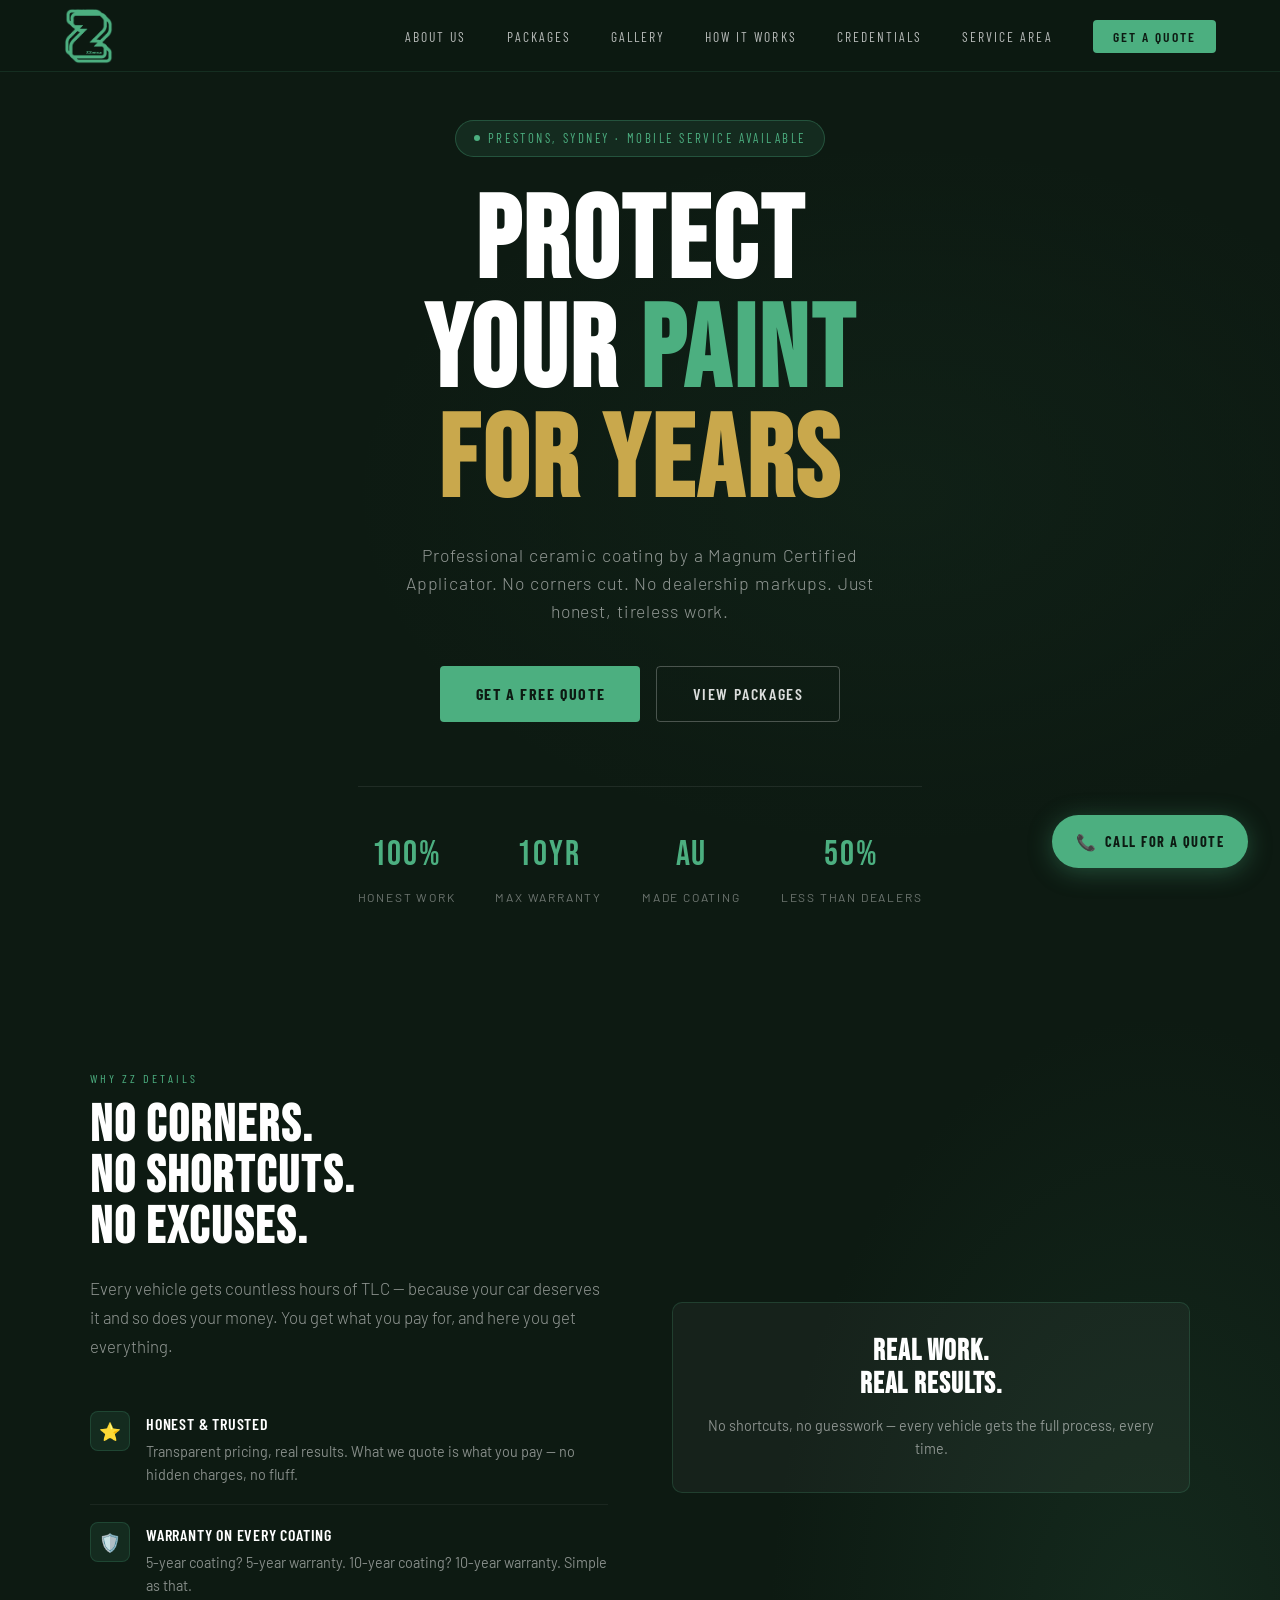
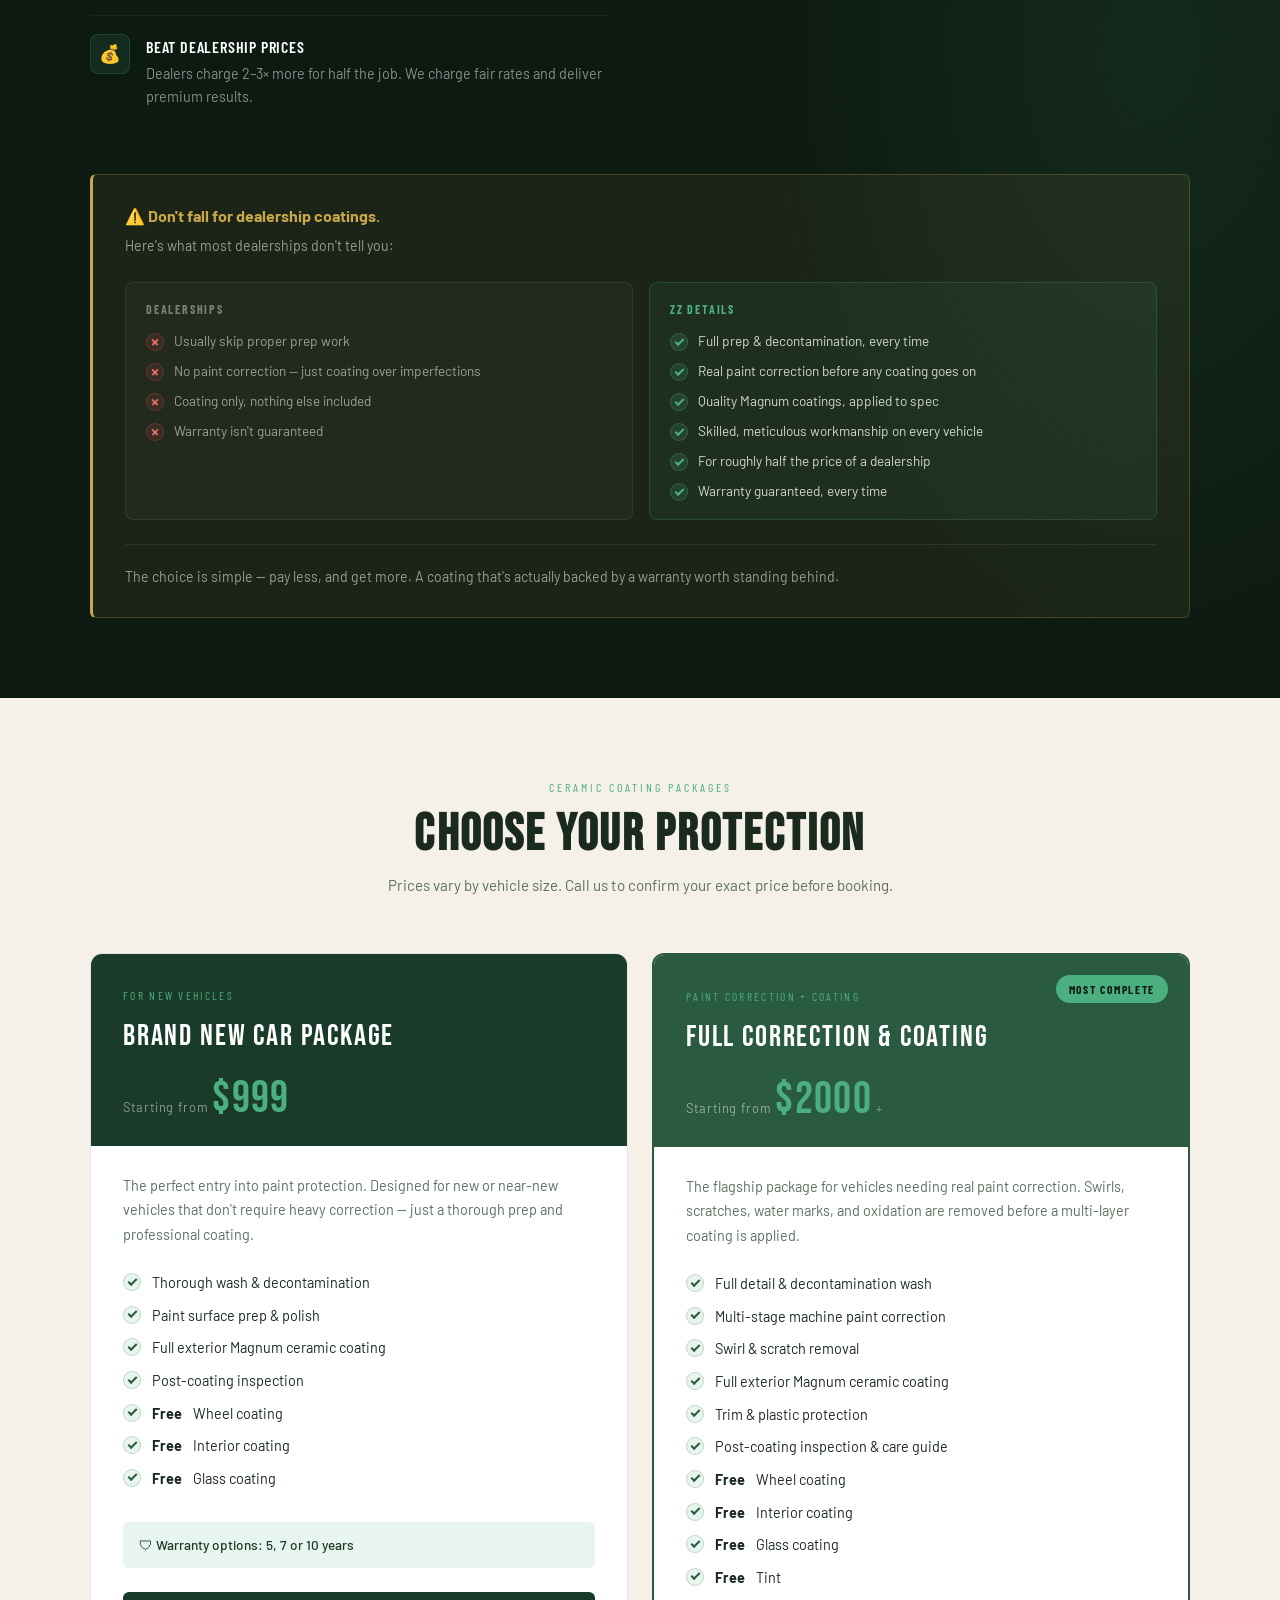
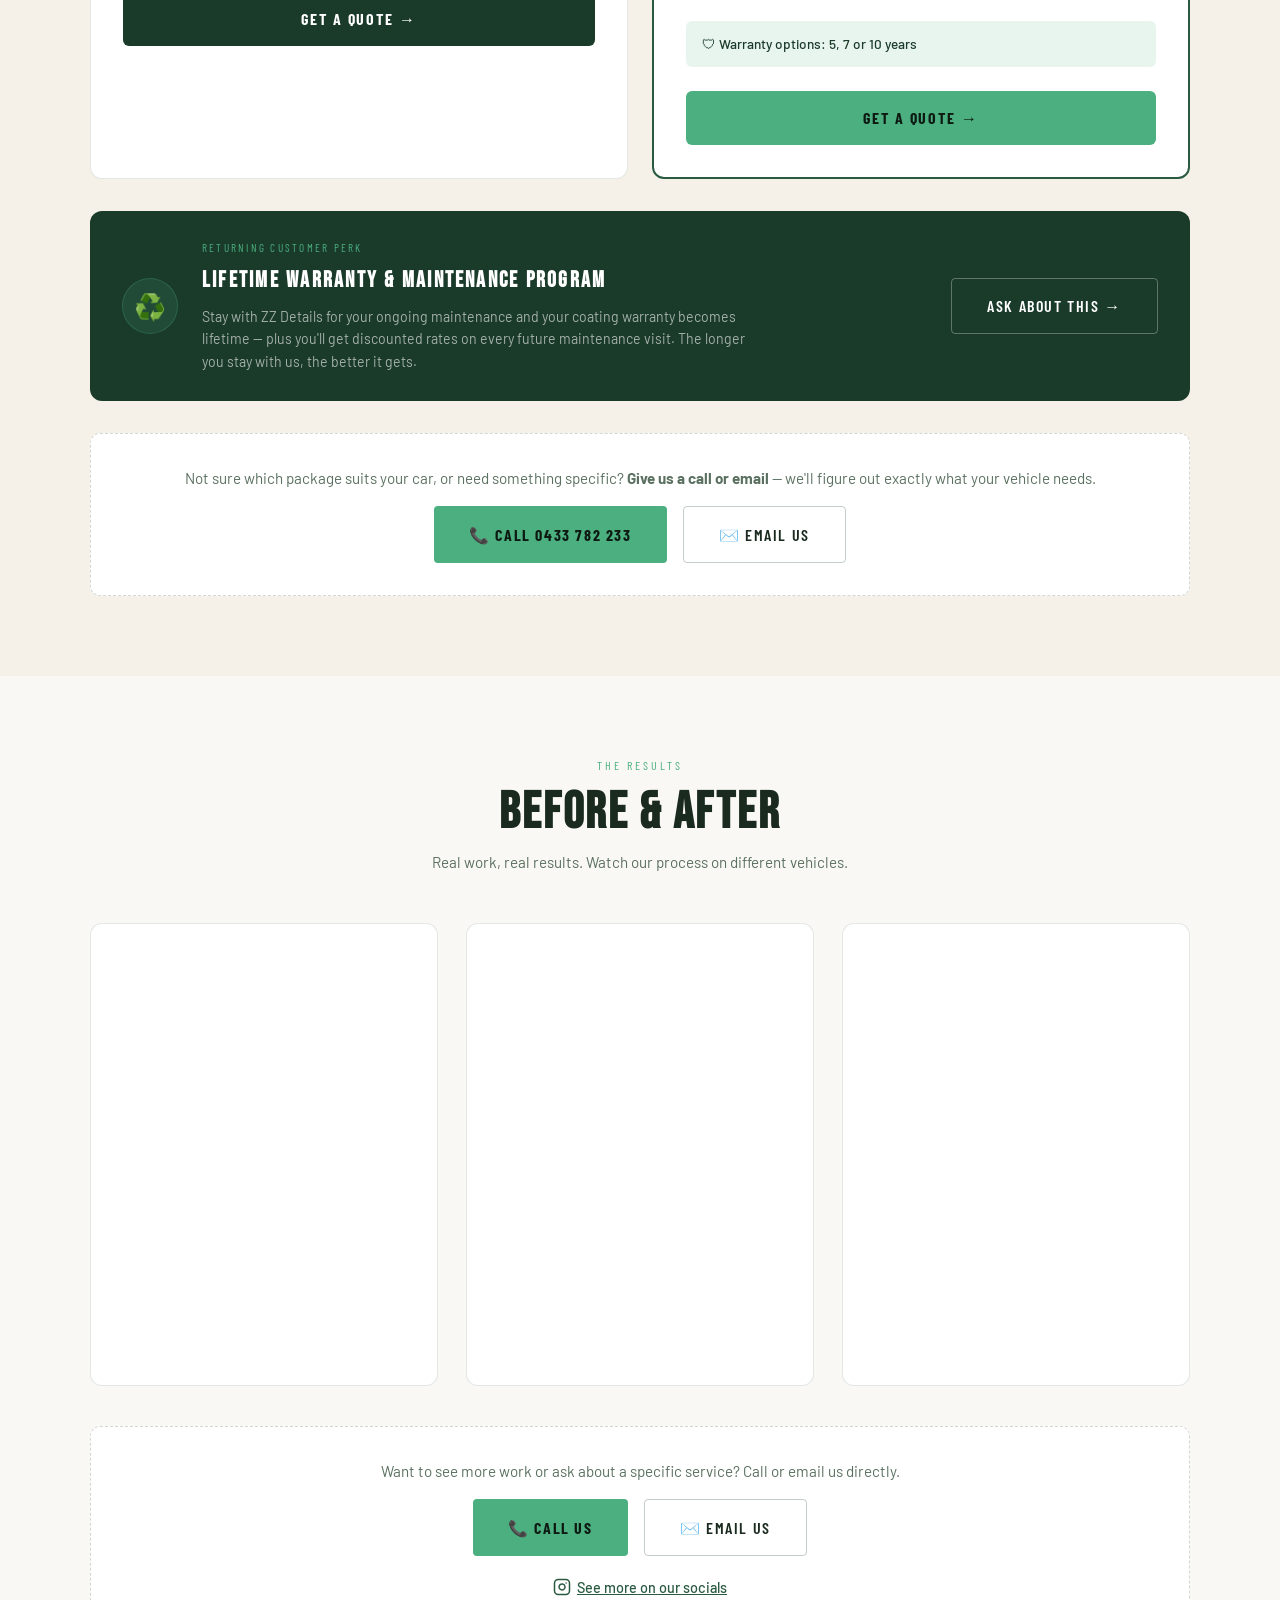
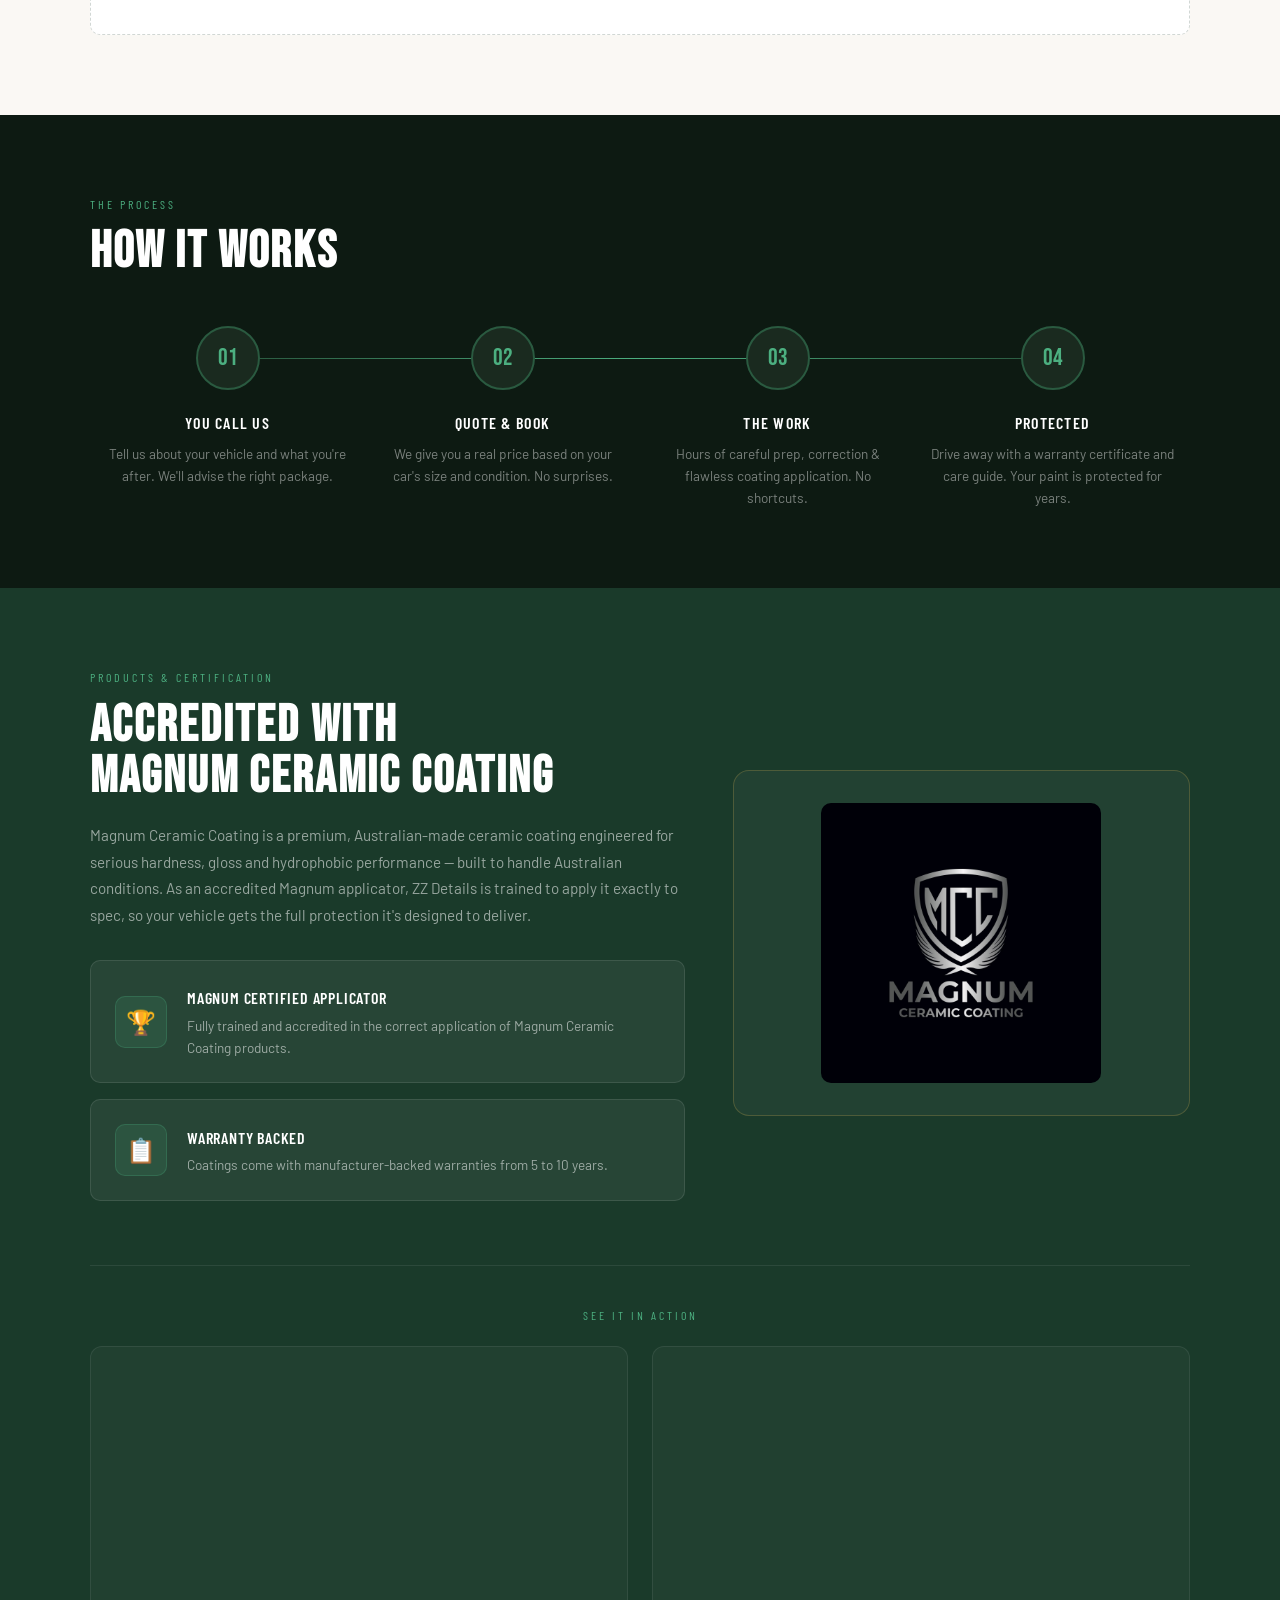
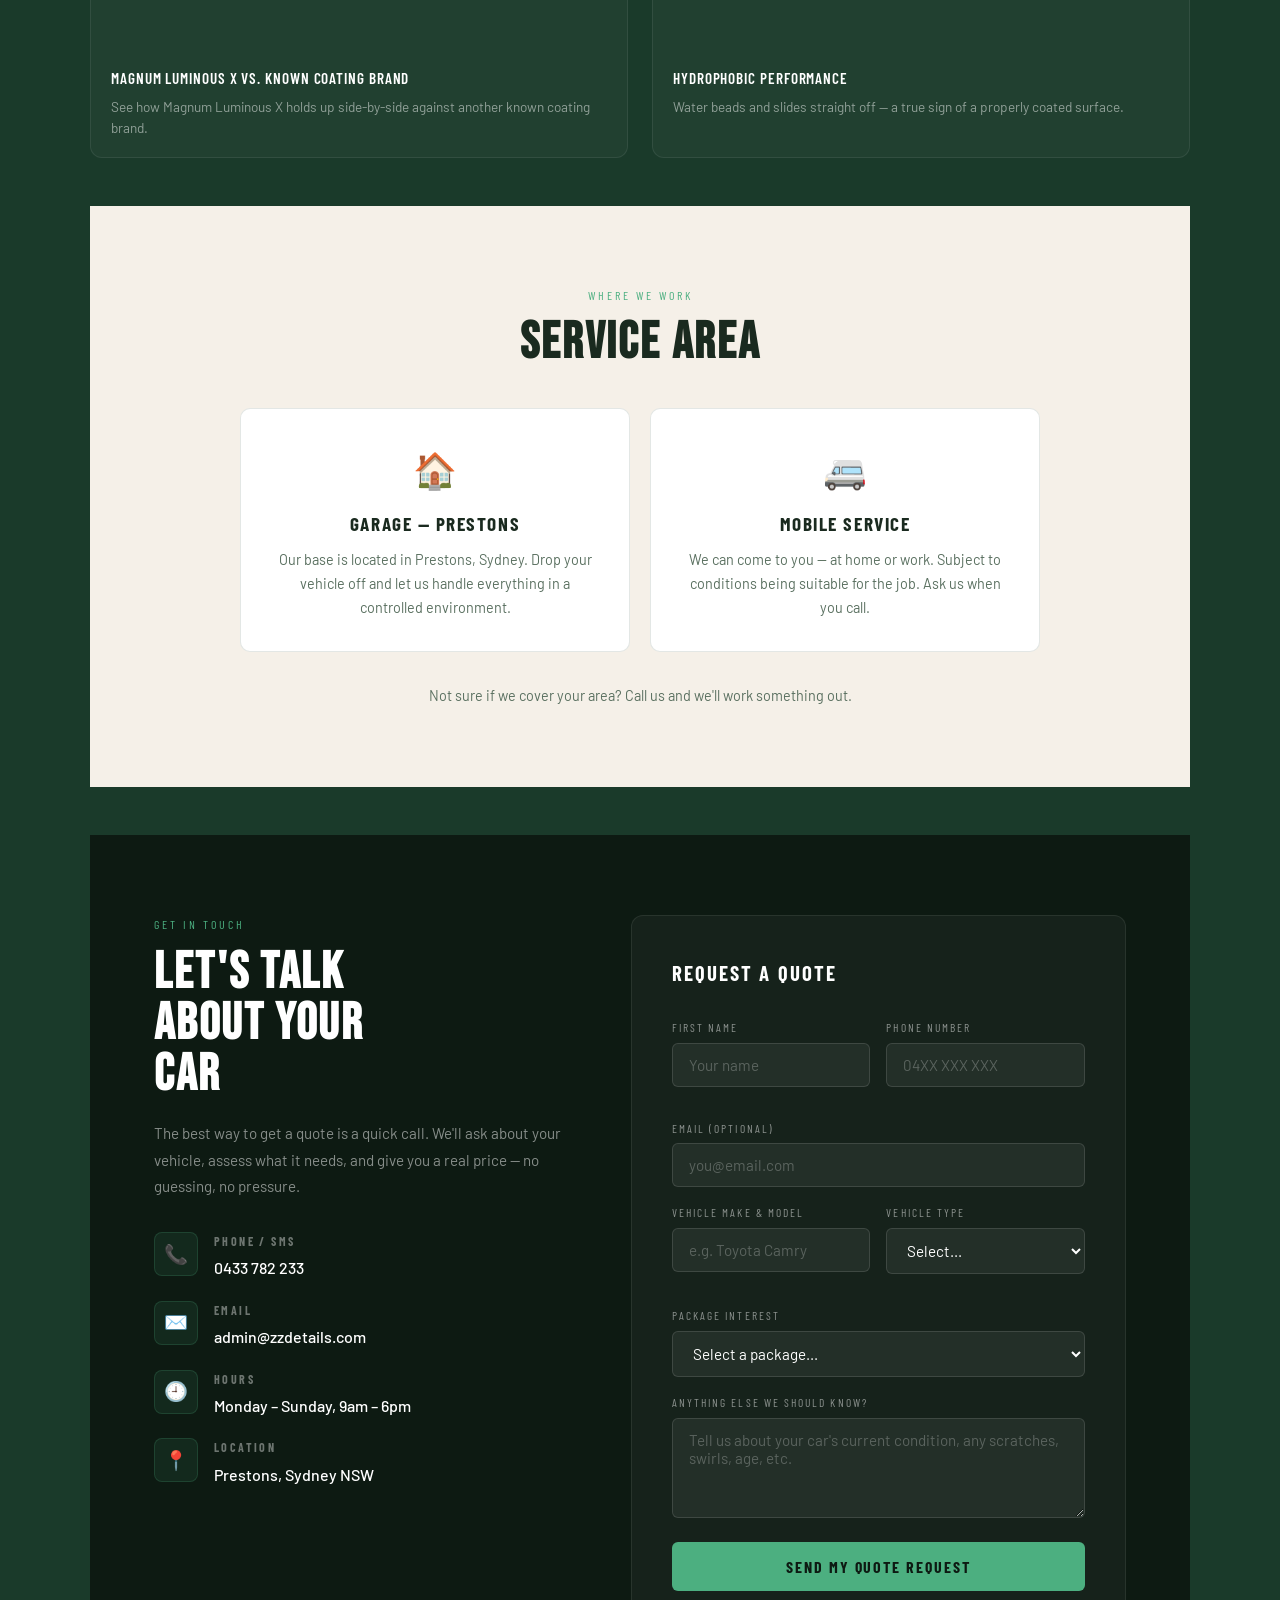
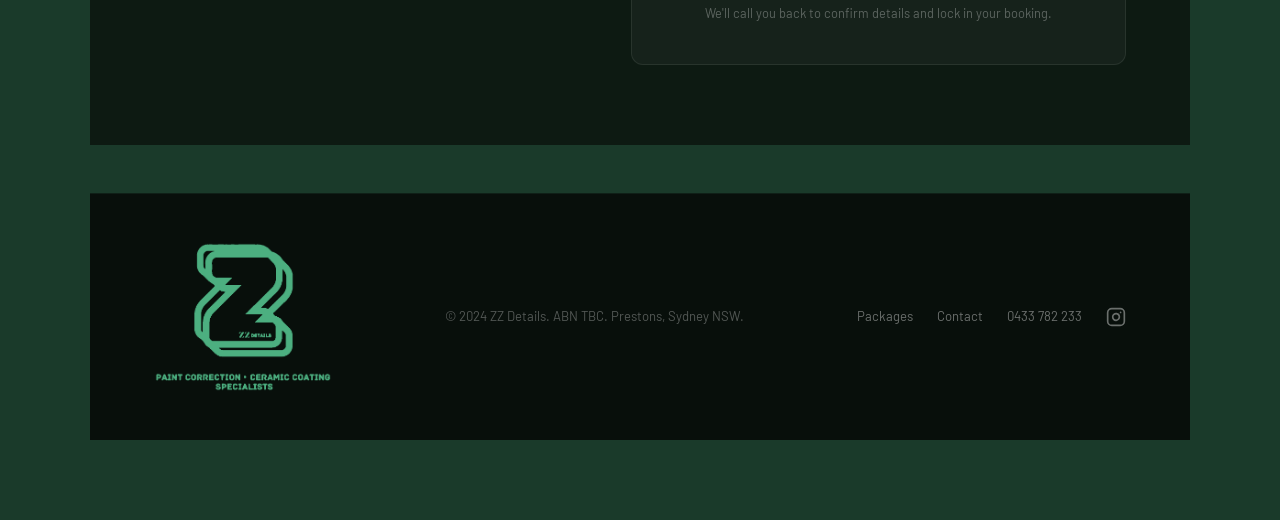
==== commit 5e67d5bd: "added 'About Us' nav tab" ====
--- a/index.html
+++ b/index.html
@@ -23,6 +23,7 @@
   <img src="assets/images/Logo-hd-icon-glow.png" alt="ZZ Details Logo">
 </a>
   <ul class="nav-links" id="navLinks">
+    <li><a href="#why">About Us</a></li>
     <li><a href="#packages">Packages</a></li>
     <li><a href="#gallery">Gallery</a></li>
     <li><a href="#process">How It Works</a></li>
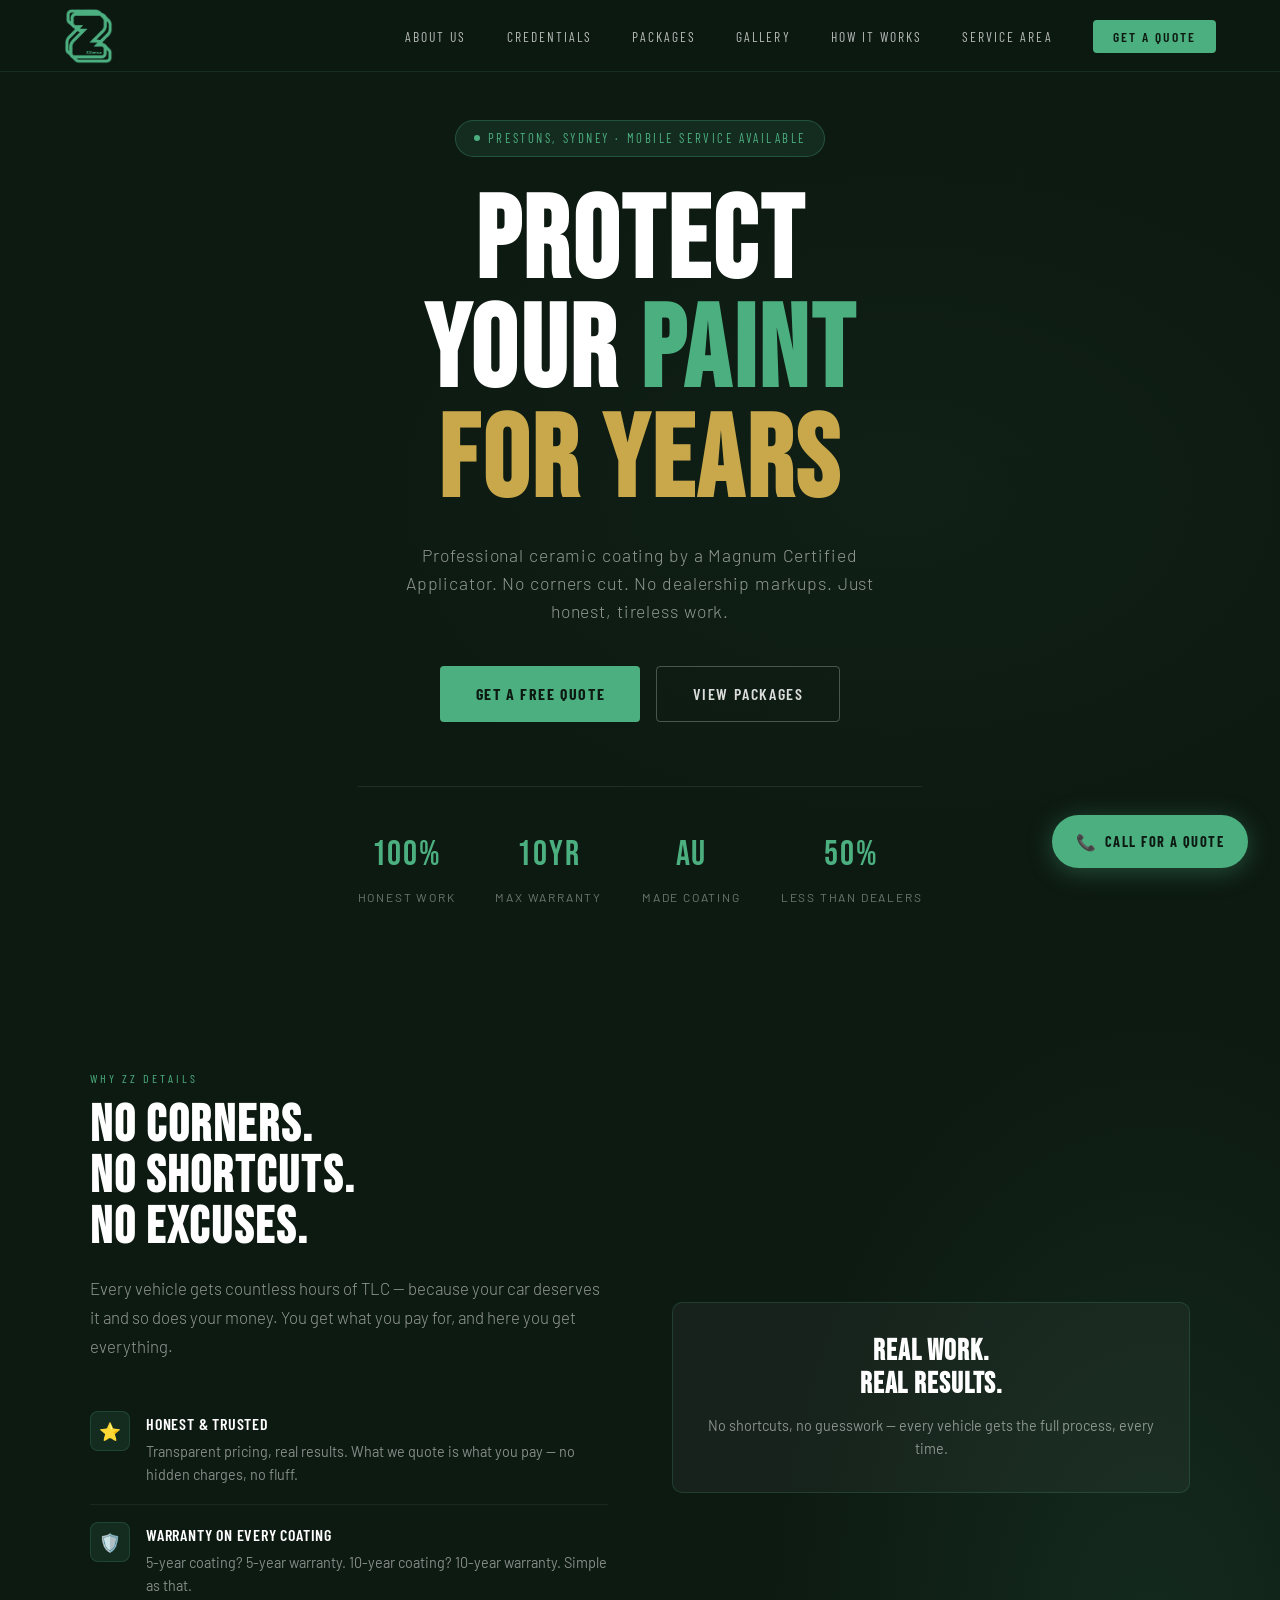
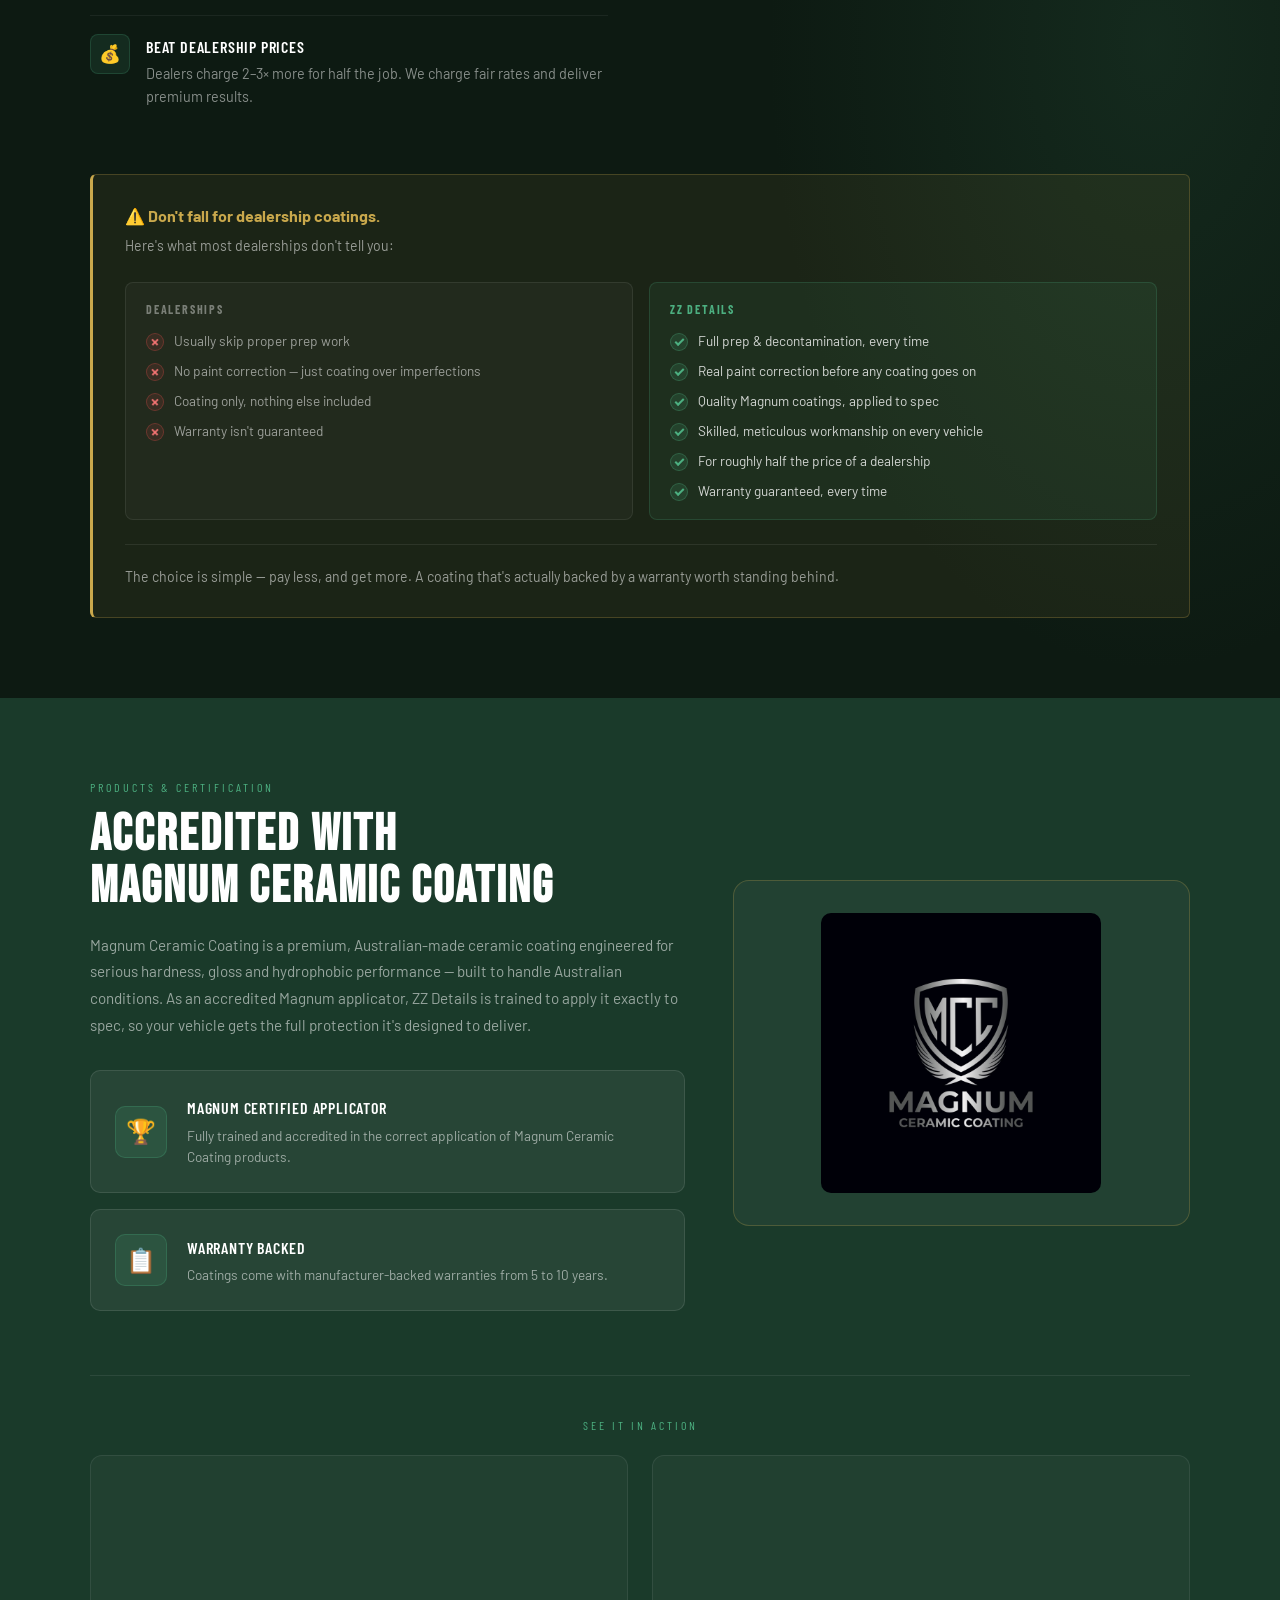
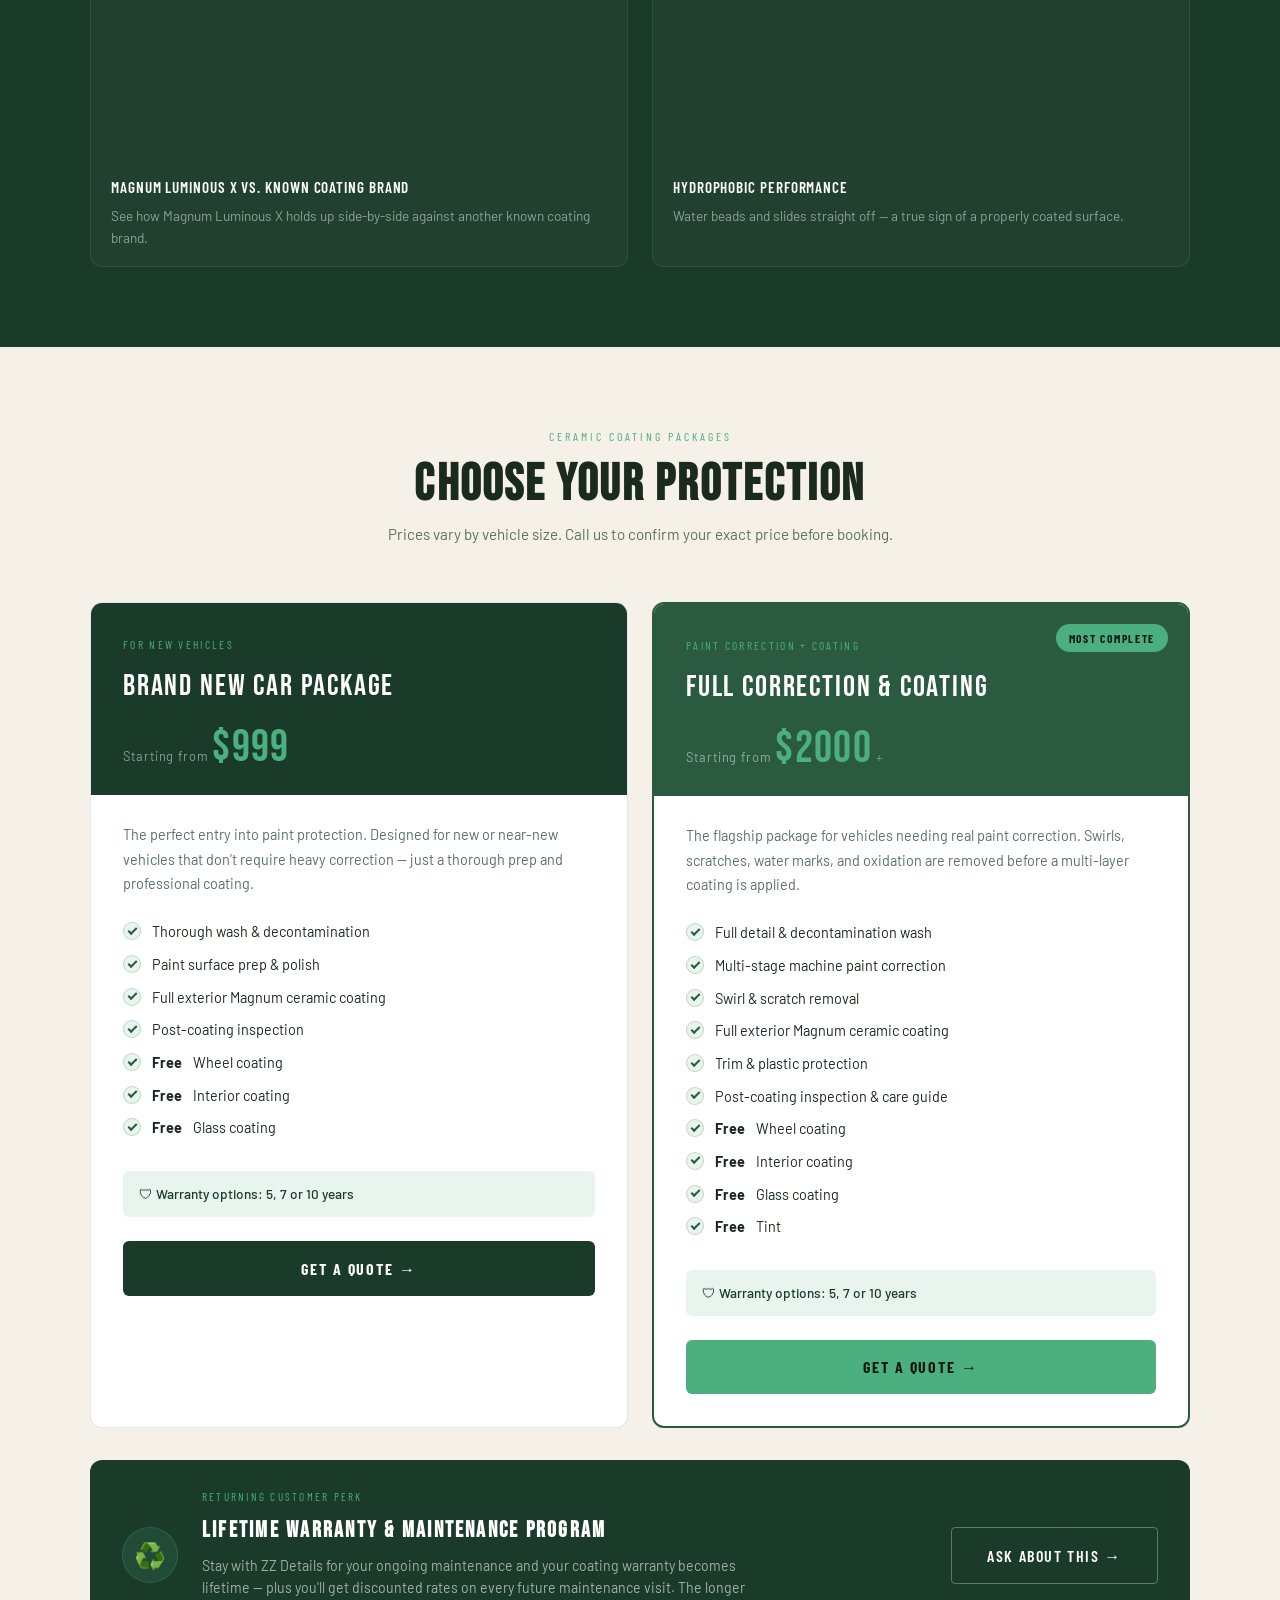
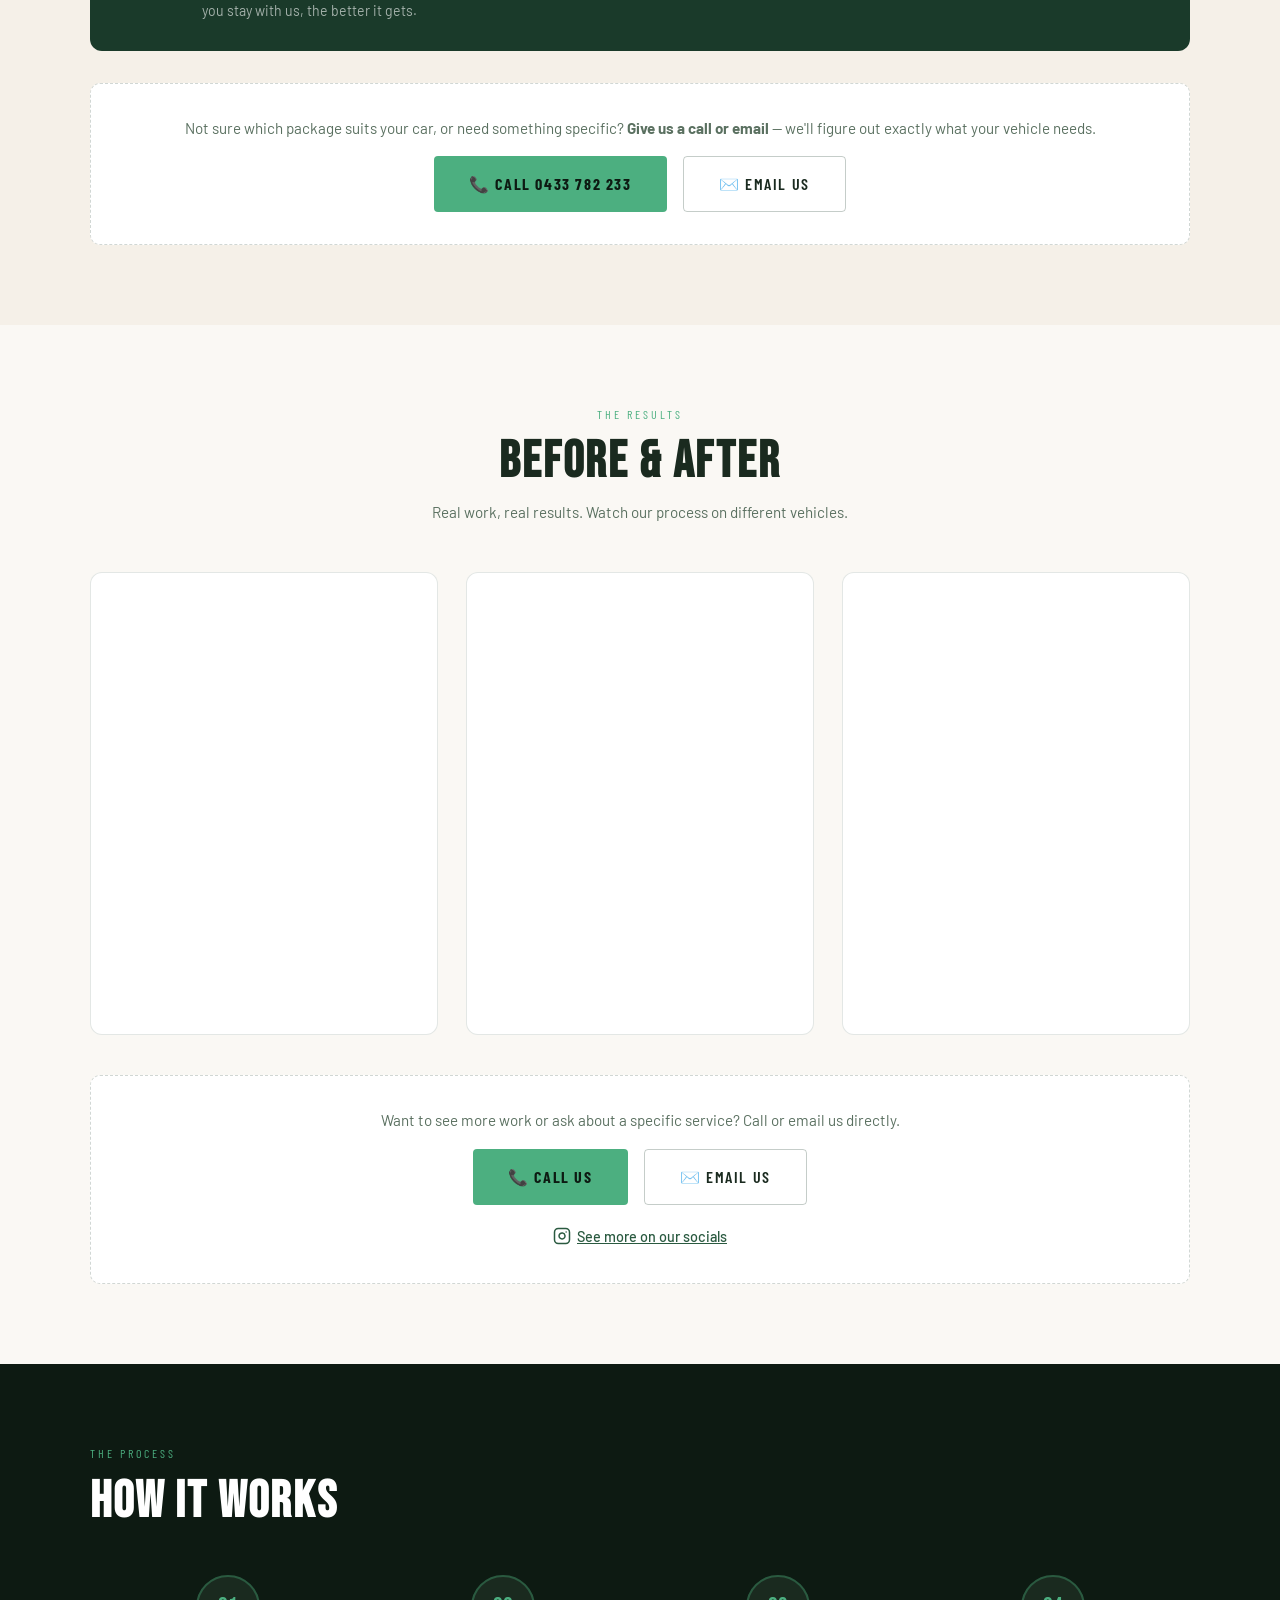
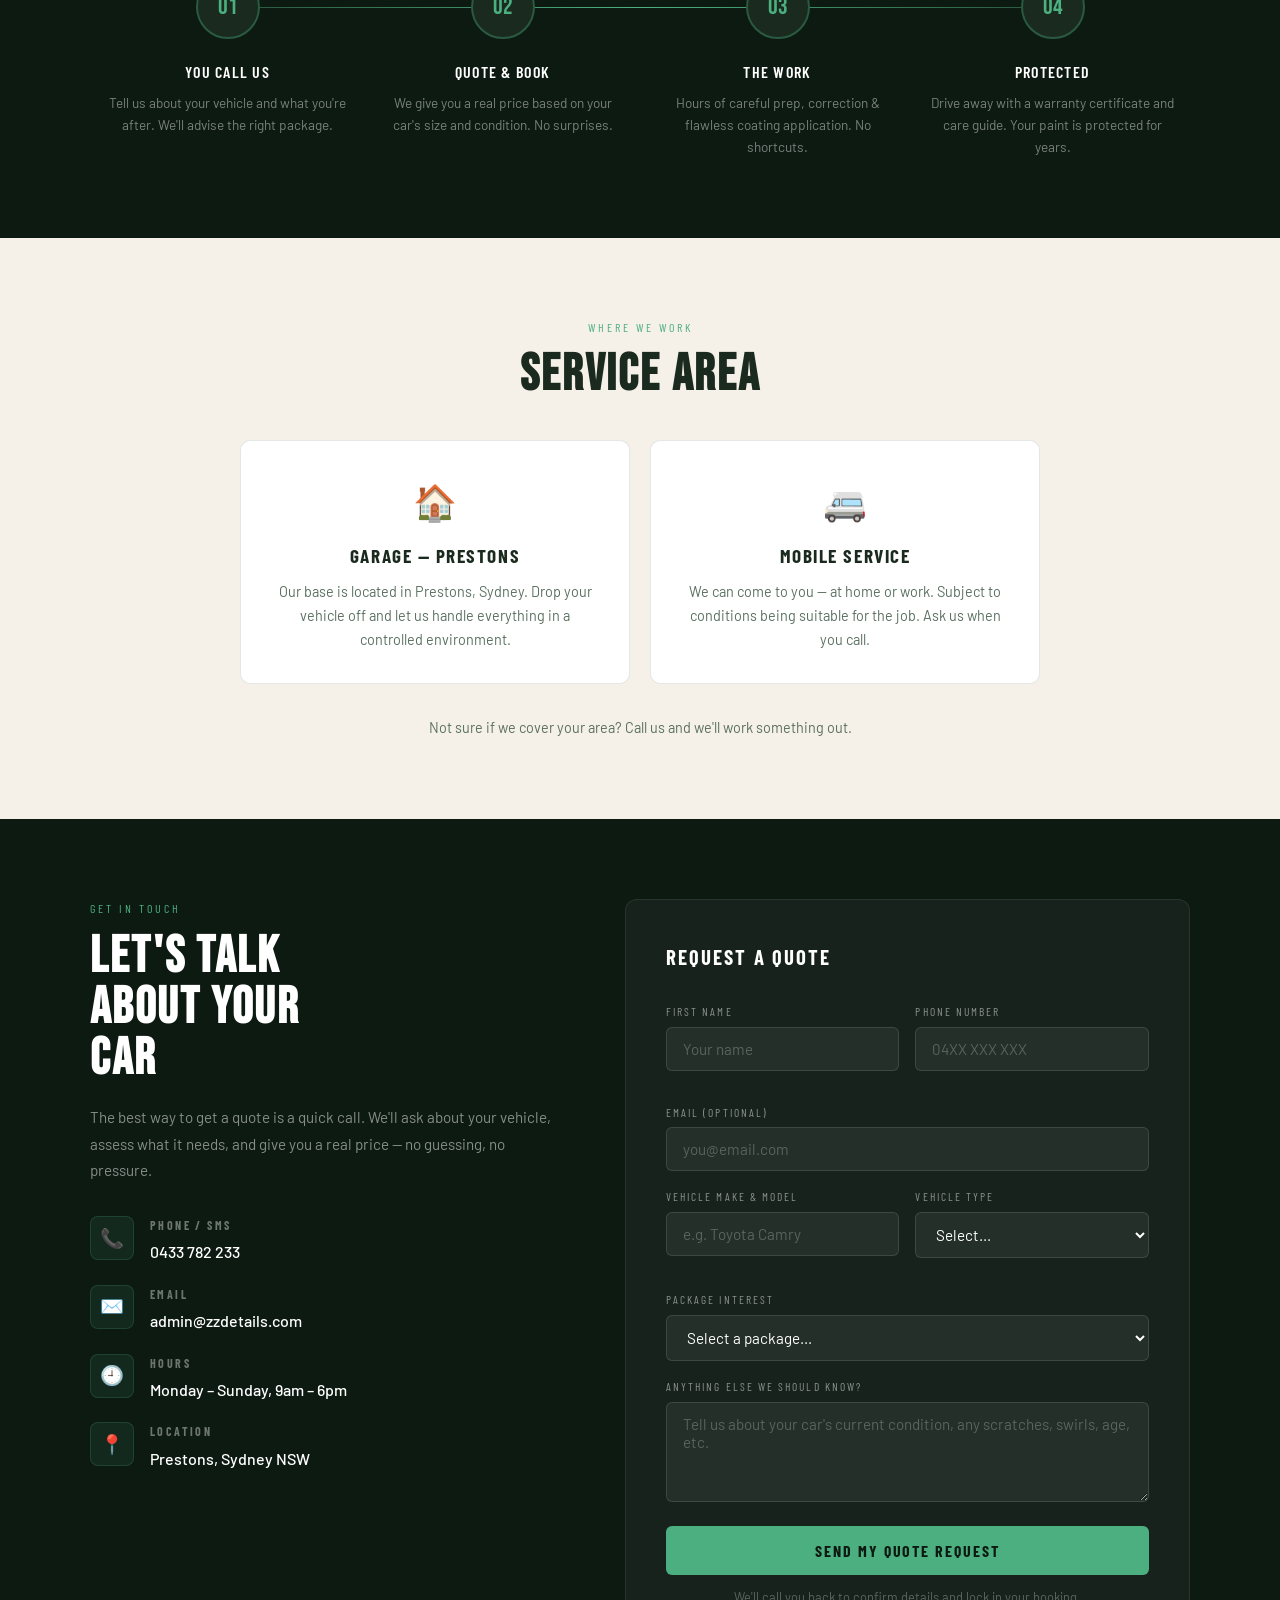
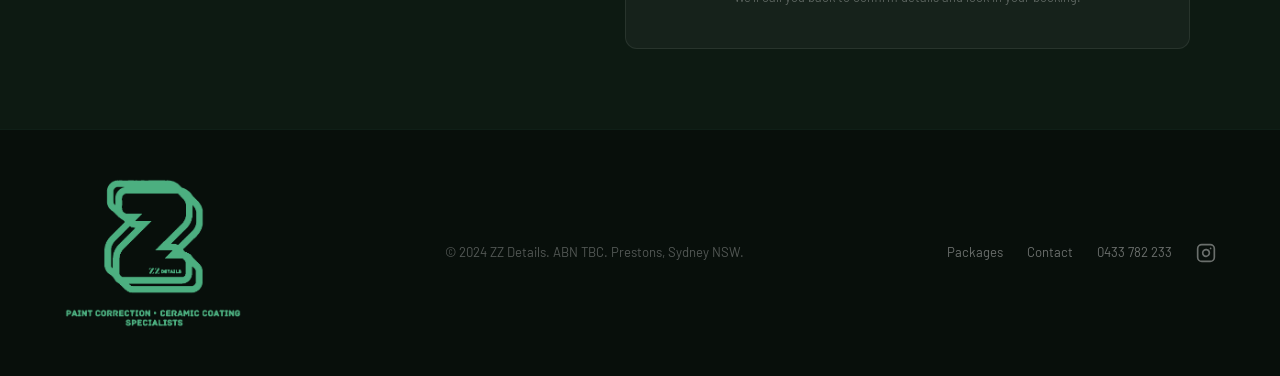
==== commit be7f581e: "update site structure: Credentials shifted before packages - added SEO Meta Tags" ====
--- a/index.html
+++ b/index.html
@@ -4,6 +4,24 @@
   <meta charset="UTF-8">
   <meta name="viewport" content="width=device-width, initial-scale=1.0">
   <title>ZZ Details — Ceramic Coating Specialists | Prestons, Sydney</title>
+
+  <!-- SEO META TAGS -->
+   <meta name="description" content="ZZ Details — professional ceramic coating and paint correction specialists based in Prestons, Sydney. Magnum Ceramic Coating accredited applicator. Packages from $999. Serving South West Sydney and surrounding areas.">
+   <meta name="keywords" content="ceramic coating Sydney, ceramic coating Prestons, paint correction Sydney, car detailing Prestons, ceramic coating South West Sydney, Magnum ceramic coating applicator, paint protection Sydney, car coating Liverpool, ceramic coating NSW">
+   <meta name="author" content="ZZ Details">
+   <meta name="robots" content="index, follow">
+  
+  <!-- OPEN GRAPH (for social sharing previews) -->
+   <meta property="og:title" content="ZZ Details — Ceramic Coating Specialists | Prestons, Sydney">
+   <meta property="og:description" content="Professional ceramic coating and paint correction by a Magnum accredited applicator. No corners cut. Packages from $999. Based in Prestons, Sydney.">
+   <meta property="og:type" content="website">
+   <meta property="og:url" content="https://www.zzdetails.com">
+   <meta property="og:image" content="assets/images/Logo-hd-full-glow.png">
+
+  <!-- GEO TAGS (helps local search) -->
+   <meta name="geo.region" content="AU-NSW">
+   <meta name="geo.placename" content="Prestons, Sydney">
+
   <link rel="preconnect" href="https://fonts.googleapis.com">
   <link rel="preconnect" href="https://fonts.gstatic.com" crossorigin>
   <link href="https://fonts.googleapis.com/css2?family=Bebas+Neue&family=Barlow:wght@300;400;500;600&family=Barlow+Condensed:wght@500;700&display=swap" rel="stylesheet">
@@ -15,6 +33,7 @@
   <link rel="icon" type="image/png" sizes="16x16" href="assets/favicon/favicon-16x16.png">
   <link rel="apple-touch-icon" sizes="180x180" href="assets/favicon/apple-touch-icon.png">
 </head>
+
 <body>
 
 <!-- NAV -->
@@ -24,10 +43,10 @@
 </a>
   <ul class="nav-links" id="navLinks">
     <li><a href="#why">About Us</a></li>
+    <li><a href="#credentials">Credentials</a></li>
     <li><a href="#packages">Packages</a></li>
     <li><a href="#gallery">Gallery</a></li>
     <li><a href="#process">How It Works</a></li>
-    <li><a href="#credentials">Credentials</a></li>
     <li><a href="#area">Service Area</a></li>
     <li><a href="#contact" class="nav-cta">Get a Quote</a></li>
   </ul>
@@ -145,6 +164,70 @@
   </div>
 </section>
 
+<!-- CREDENTIALS -->
+<section class="creds-section" id="credentials">
+  <div class="creds-inner">
+
+    <!-- Top: text + Magnum logo -->
+    <div class="creds-top fade-in">
+      <div class="creds-left">
+        <span class="section-label">Products & Certification</span>
+        <h2 class="section-title light">ACCREDITED WITH<br>MAGNUM CERAMIC COATING</h2>
+        <p class="creds-blurb">Magnum Ceramic Coating is a premium, Australian-made ceramic coating engineered for serious hardness, gloss and hydrophobic performance — built to handle Australian conditions. As an accredited Magnum applicator, ZZ Details is trained to apply it exactly to spec, so your vehicle gets the full protection it's designed to deliver.</p>
+
+        <div class="cred-card">
+          <div class="cred-icon">🏆</div>
+          <div>
+            <h4>Magnum Certified Applicator</h4>
+            <p>Fully trained and accredited in the correct application of Magnum Ceramic Coating products.</p>
+          </div>
+        </div>
+        <div class="cred-card">
+          <div class="cred-icon">📋</div>
+          <div>
+            <h4>Warranty Backed</h4>
+            <p>Coatings come with manufacturer-backed warranties from 5 to 10 years.</p>
+          </div>
+        </div>
+      </div>
+
+      <div class="magnum-logo-wrap">
+        <a href="https://magnumceramiccoating.com/?srsltid=AfmBOorhJYXTPuSRqL1EjTqzI9JWyTHDNaI-gdXlIXw77vP6XJapct_I" target="_blank" rel="noopener noreferrer">
+          <img src="assets/images/MagnumCCLogo.jpg" alt="Magnum Ceramic Coating Logo" class="magnum-logo-img">
+        </a>
+      </div>
+    </div>
+
+    <!-- Bottom: videos -->
+    <div class="creds-videos fade-in">
+      <span class="videos-label">See It In Action</span>
+      <div class="creds-video-grid">
+
+        <div class="creds-video-card">
+          <video autoplay muted loop playsinline>
+            <source src="assets/videos/Mangum-vs-knownbrand-waterdrip.MP4" type="video/mp4">
+          </video>
+          <div class="video-caption">
+            <h4>Magnum Luminous X vs. Known Coating Brand</h4>
+            <p>See how Magnum Luminous X holds up side-by-side against another known coating brand.</p>
+          </div>
+        </div>
+
+        <div class="creds-video-card">
+          <video autoplay muted loop playsinline>
+            <source src="assets/videos/Waterdrip-off-car-hood.MP4" type="video/mp4">
+          </video>
+          <div class="video-caption">
+            <h4>Hydrophobic Performance</h4>
+            <p>Water beads and slides straight off — a true sign of a properly coated surface.</p>
+          </div>
+        </div>
+
+      </div>
+    </div>
+  </div>
+</section>
+
 <!-- PACKAGES -->
 <section class="packages-section" id="packages">
   <div class="packages-inner">
@@ -345,68 +428,6 @@
   </div>
 </section>
 
-<!-- CREDENTIALS -->
-<section class="creds-section" id="credentials">
-  <div class="creds-inner">
-
-    <!-- Top: text + Magnum logo -->
-    <div class="creds-top fade-in">
-      <div class="creds-left">
-        <span class="section-label">Products & Certification</span>
-        <h2 class="section-title light">ACCREDITED WITH<br>MAGNUM CERAMIC COATING</h2>
-        <p class="creds-blurb">Magnum Ceramic Coating is a premium, Australian-made ceramic coating engineered for serious hardness, gloss and hydrophobic performance — built to handle Australian conditions. As an accredited Magnum applicator, ZZ Details is trained to apply it exactly to spec, so your vehicle gets the full protection it's designed to deliver.</p>
-
-        <div class="cred-card">
-          <div class="cred-icon">🏆</div>
-          <div>
-            <h4>Magnum Certified Applicator</h4>
-            <p>Fully trained and accredited in the correct application of Magnum Ceramic Coating products.</p>
-          </div>
-        </div>
-        <div class="cred-card">
-          <div class="cred-icon">📋</div>
-          <div>
-            <h4>Warranty Backed</h4>
-            <p>Coatings come with manufacturer-backed warranties from 5 to 10 years.</p>
-          </div>
-        </div>
-      </div>
-
-      <div class="magnum-logo-wrap">
-        <a href="https://magnumceramiccoating.com/?srsltid=AfmBOorhJYXTPuSRqL1EjTqzI9JWyTHDNaI-gdXlIXw77vP6XJapct_I" target="_blank" rel="noopener noreferrer">
-          <img src="assets/images/MagnumCCLogo.jpg" alt="Magnum Ceramic Coating Logo" class="magnum-logo-img">
-        </a>
-      </div>
-    </div>
-
-    <!-- Bottom: videos -->
-    <div class="creds-videos fade-in">
-      <span class="videos-label">See It In Action</span>
-      <div class="creds-video-grid">
-
-        <div class="creds-video-card">
-          <video autoplay muted loop playsinline>
-            <source src="assets/videos/Mangum-vs-knownbrand-waterdrip.MP4" type="video/mp4">
-          </video>
-          <div class="video-caption">
-            <h4>Magnum Luminous X vs. Known Coating Brand</h4>
-            <p>See how Magnum Luminous X holds up side-by-side against another known coating brand.</p>
-          </div>
-        </div>
-
-        <div class="creds-video-card">
-          <video autoplay muted loop playsinline>
-            <source src="assets/videos/Waterdrip-off-car-hood.MP4" type="video/mp4">
-          </video>
-          <div class="video-caption">
-            <h4>Hydrophobic Performance</h4>
-            <p>Water beads and slides straight off — a true sign of a properly coated surface.</p>
-          </div>
-        </div>
-
-      </div>
-    </div>
-
 <!-- SERVICE AREA -->
 <section class="area-section" id="area">
   <div class="area-inner fade-in">
@@ -530,7 +551,7 @@
     <a href="#packages">Packages</a>
     <a href="#contact">Contact</a>
     <a href="tel:0433782233">0433 782 233</a>
-    <a href="https://instagram.com/YOUR_HANDLE" target="_blank" rel="noopener" class="footer-social" aria-label="Instagram">
+    <a href="https://instagram.com/zz.details" target="_blank" rel="noopener" class="footer-social" aria-label="Instagram">
       <svg viewBox="0 0 24 24" width="20" height="20" fill="none" stroke="currentColor" stroke-width="2" stroke-linecap="round" stroke-linejoin="round">
         <rect x="2" y="2" width="20" height="20" rx="5" ry="5"></rect>
         <path d="M16 11.37A4 4 0 1 1 12.63 8 4 4 0 0 1 16 11.37z"></path>
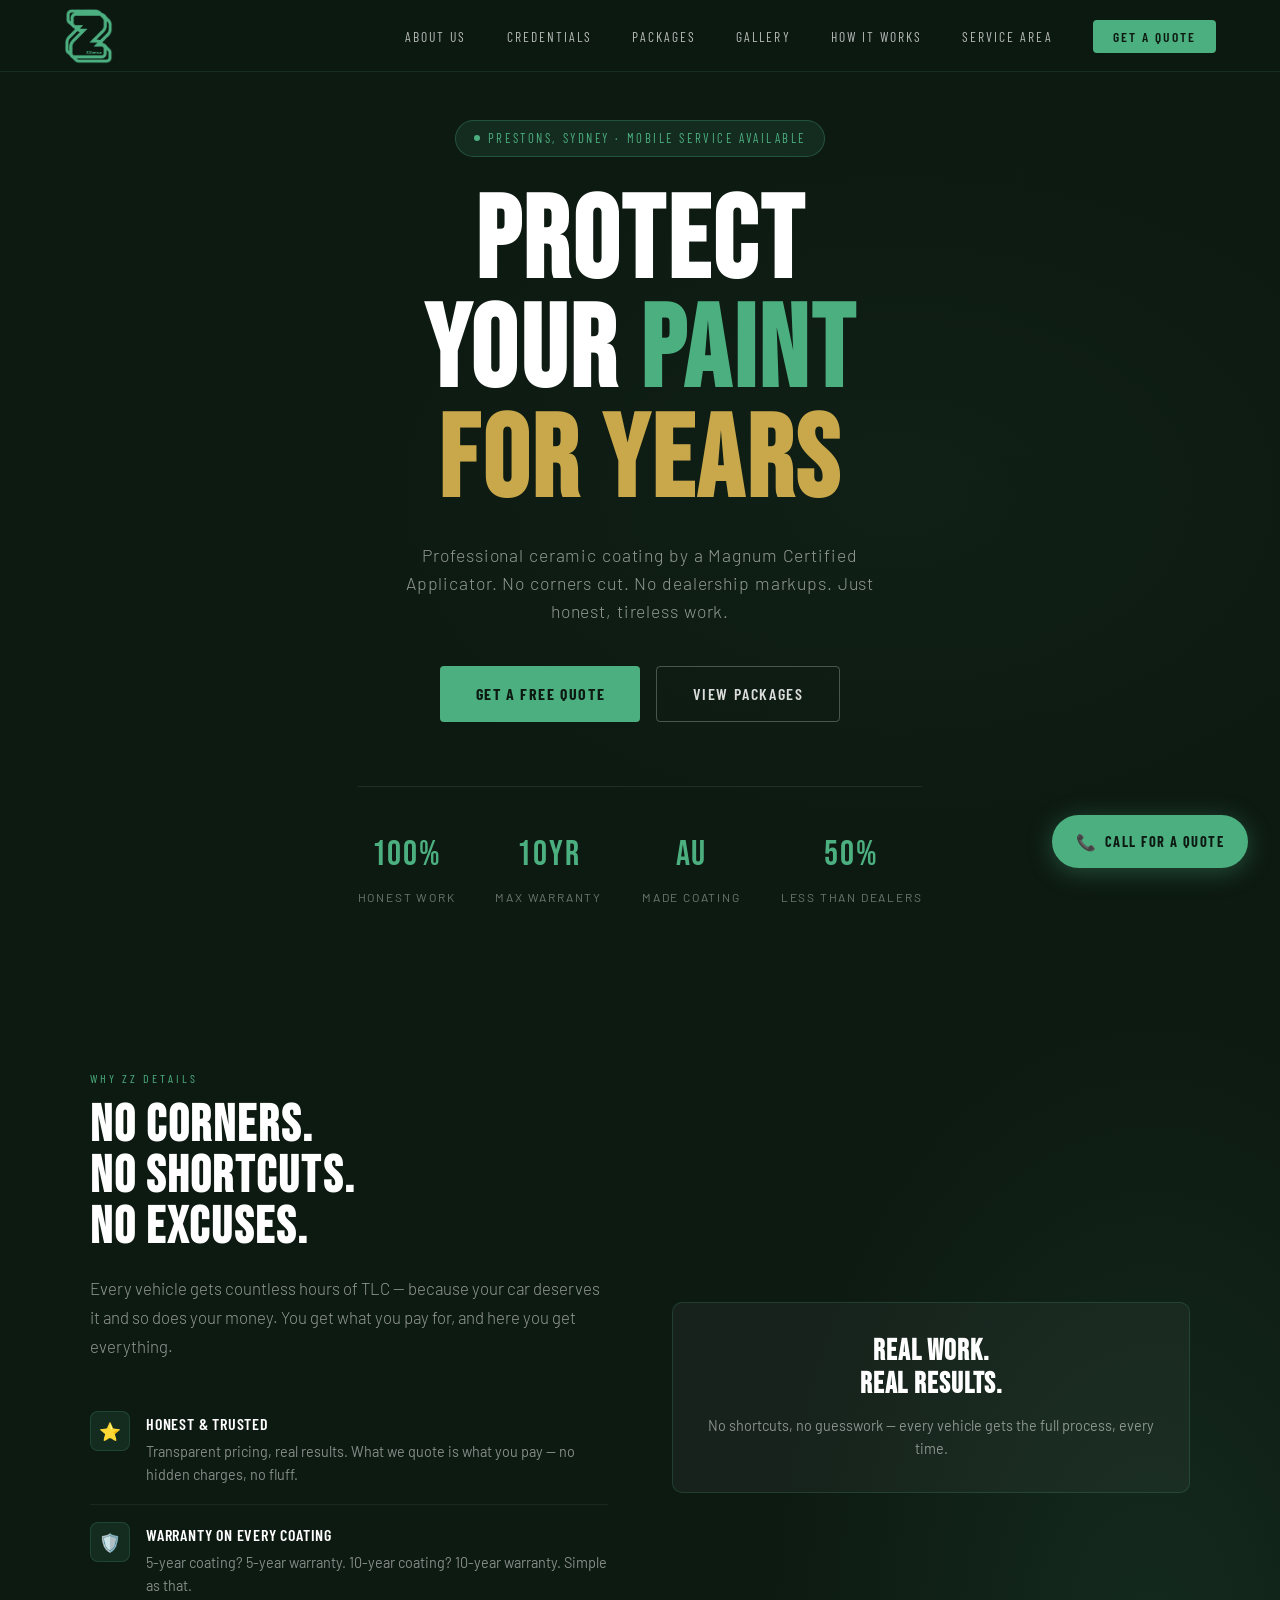
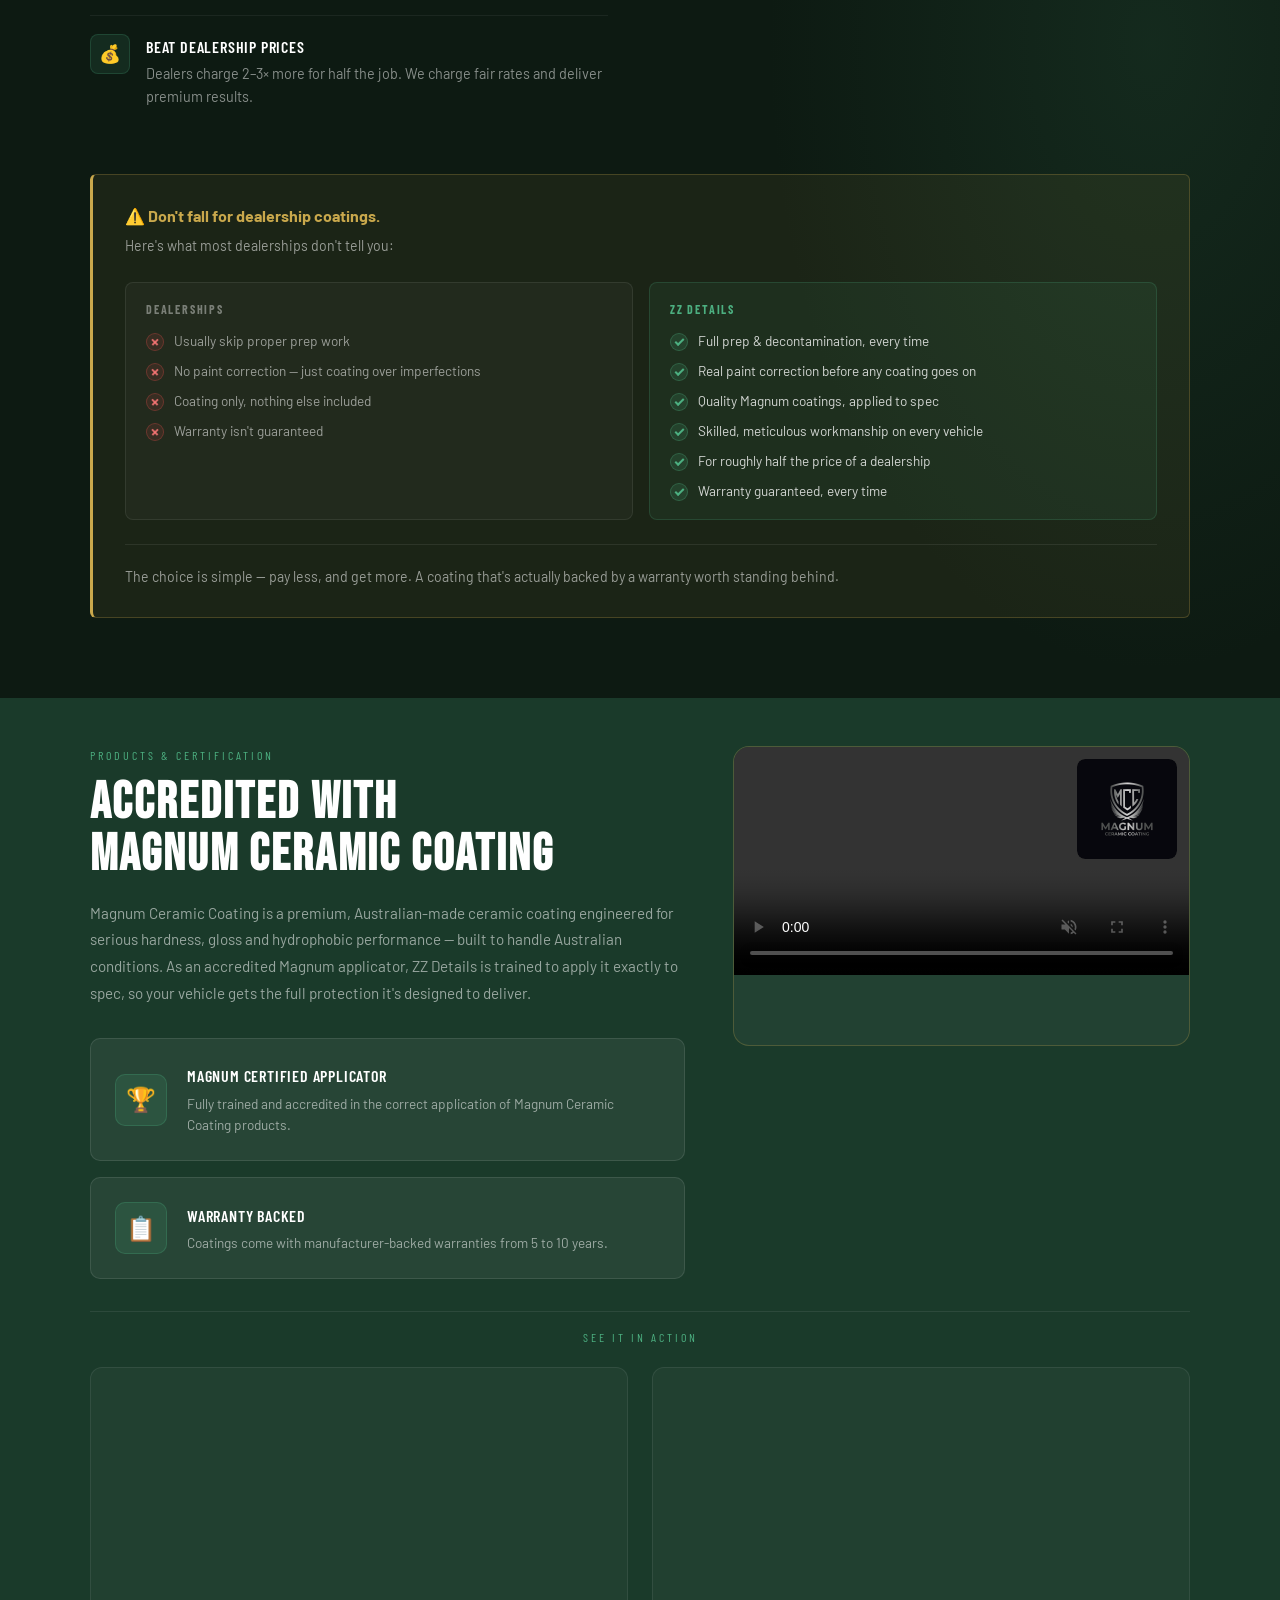
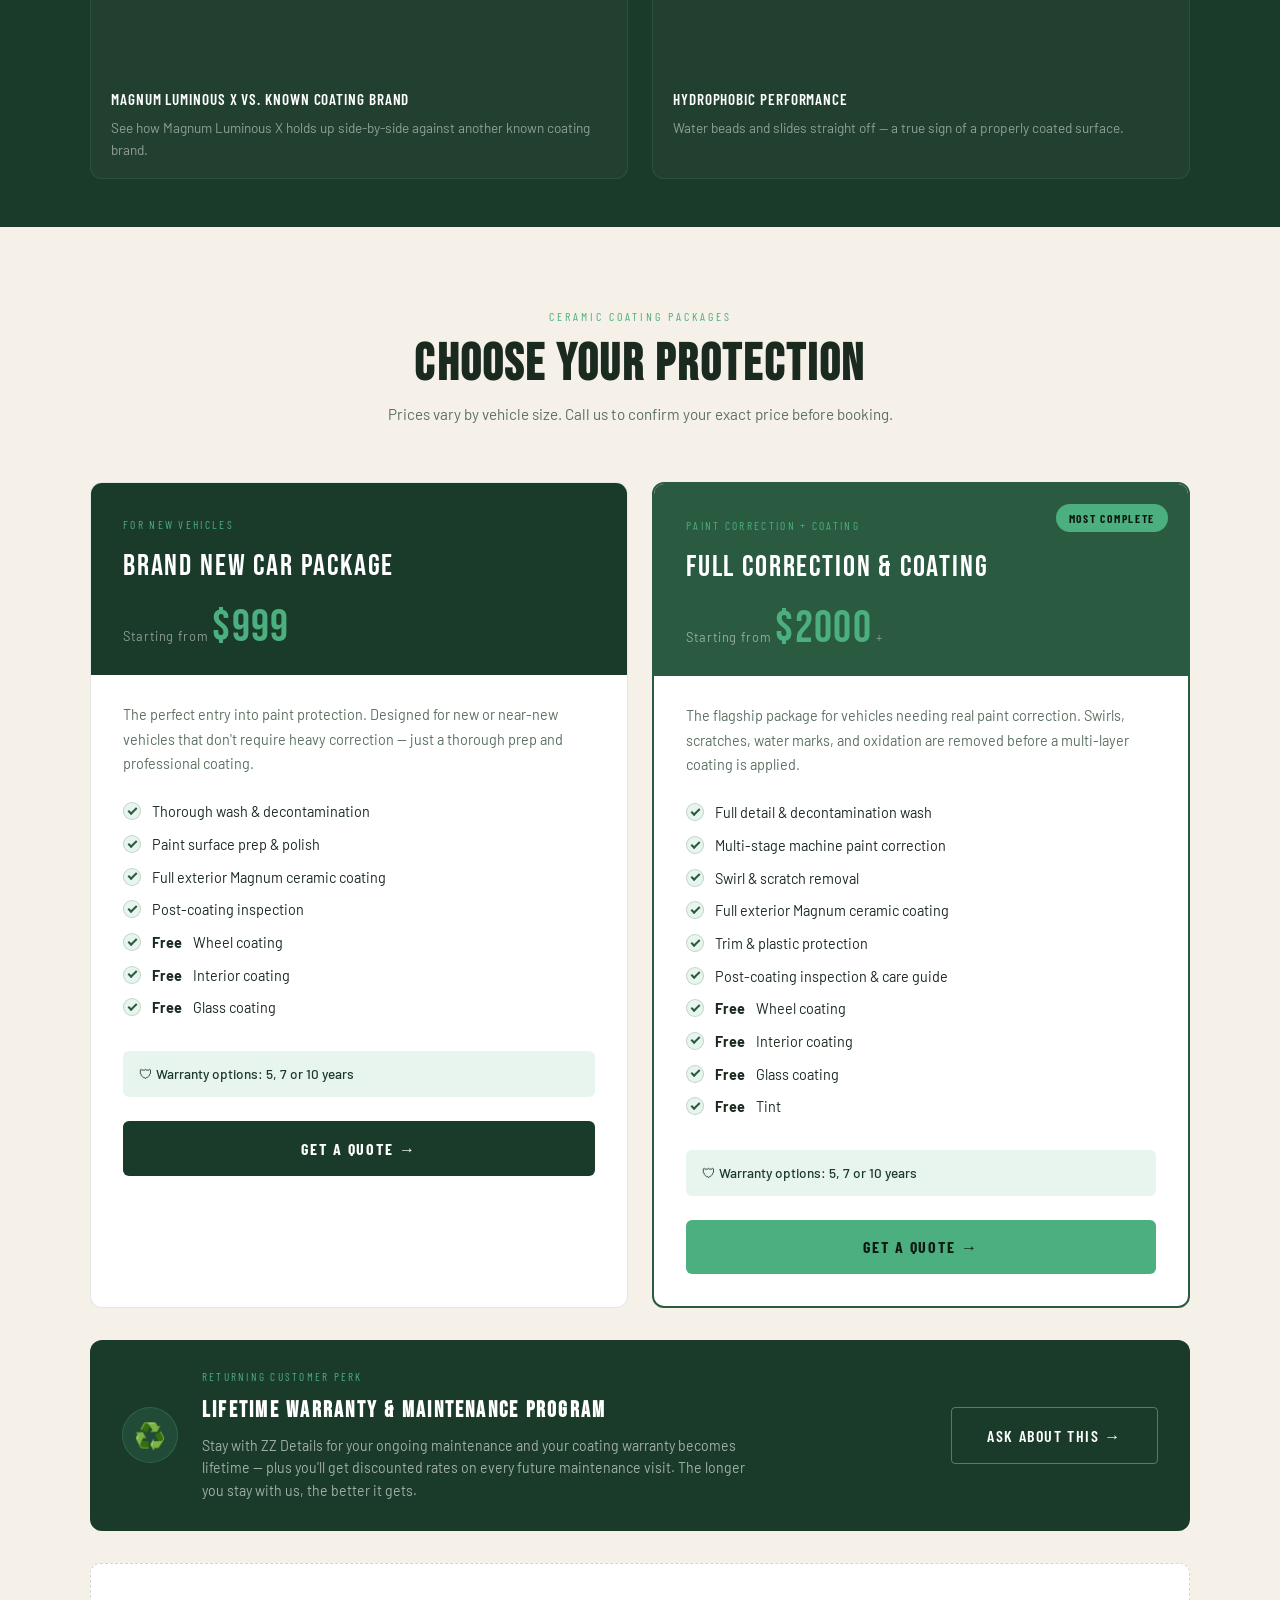
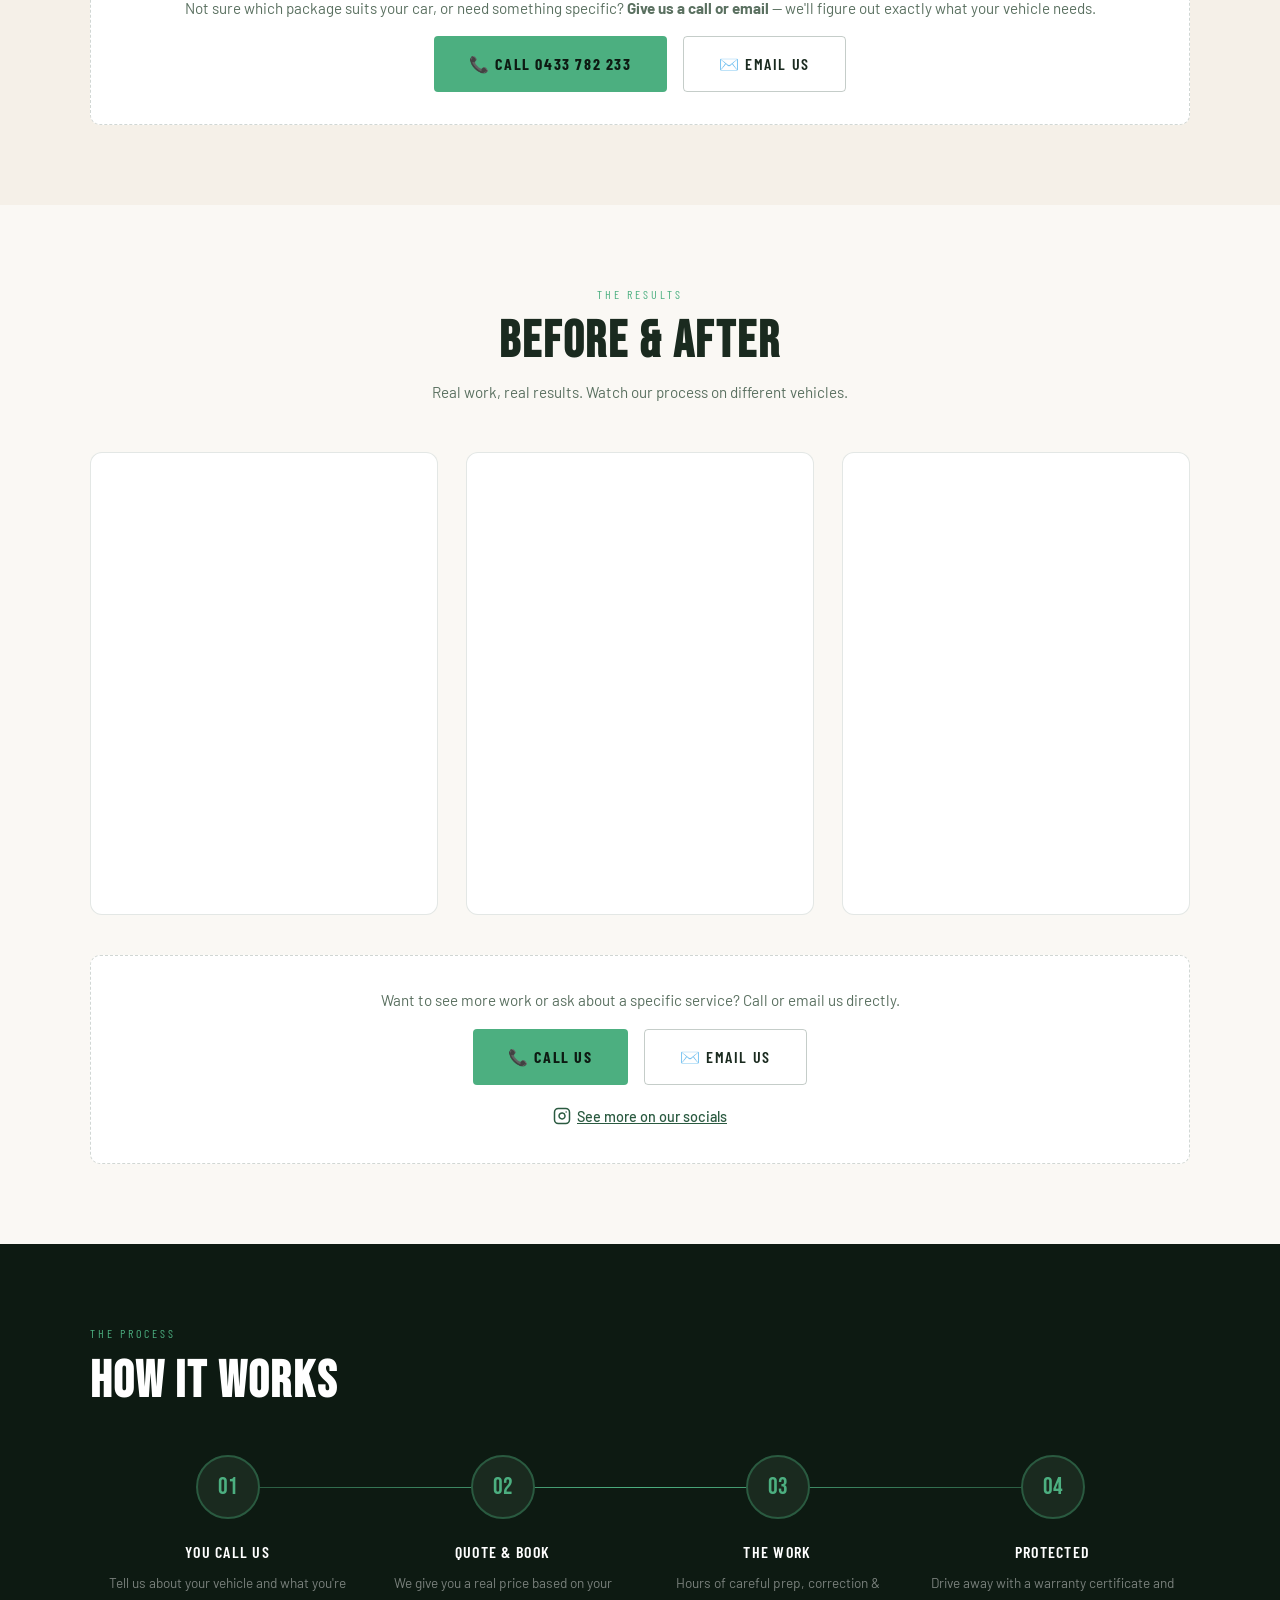
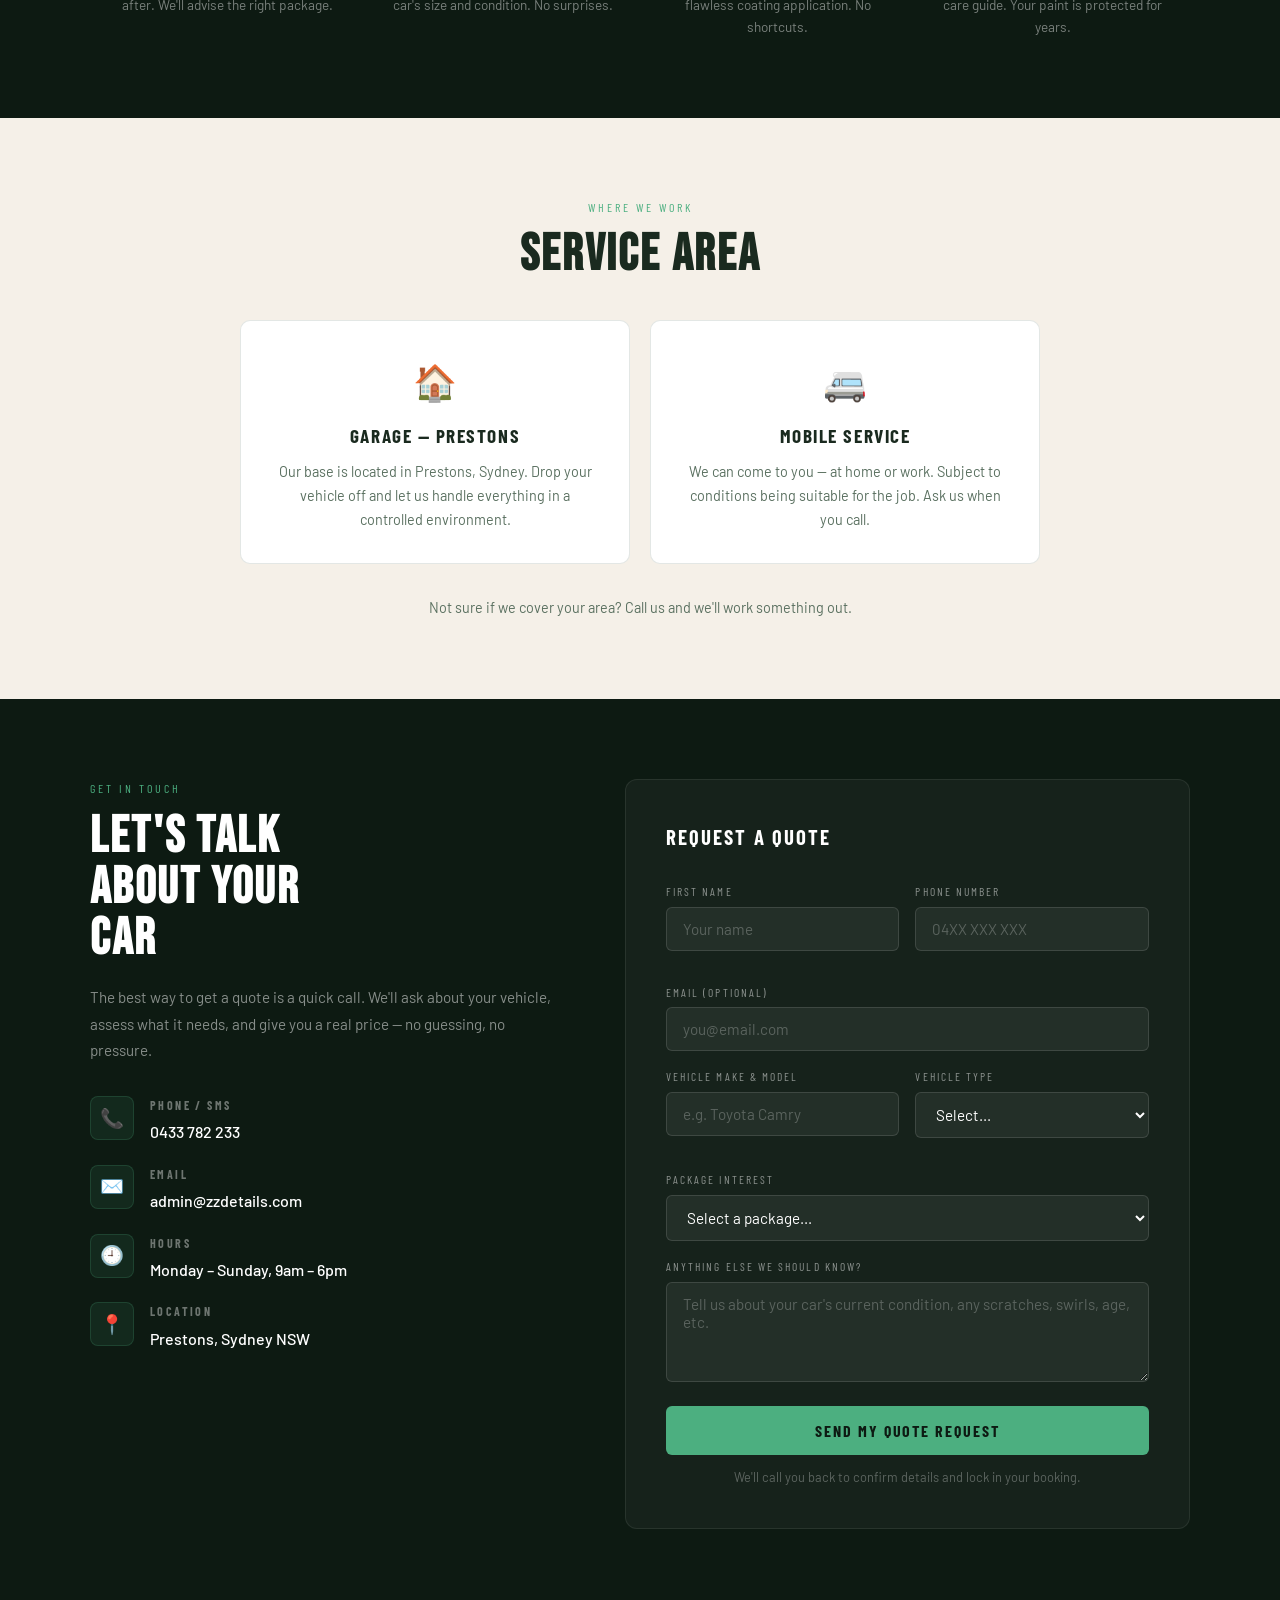
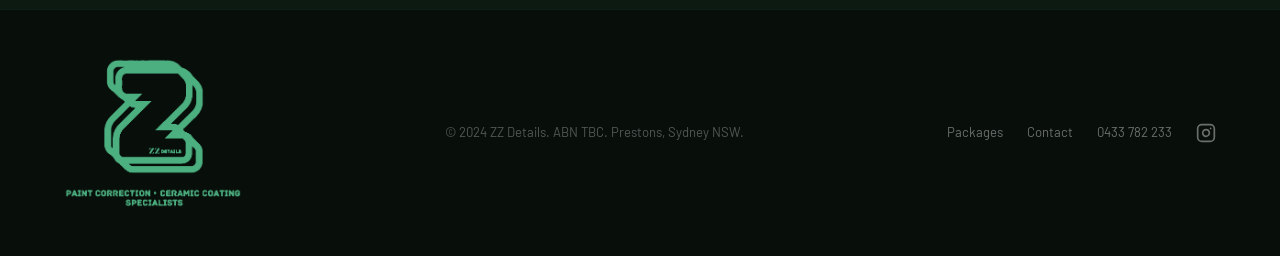
==== commit 693a1bc6: "updated credentials sections with video and logo placement" ====
--- a/index.html
+++ b/index.html
@@ -168,11 +168,12 @@
 <section class="creds-section" id="credentials">
   <div class="creds-inner">
 
-    <!-- Top: text + Magnum logo -->
+    <!-- Top: text + Magnum explainer video -->
     <div class="creds-top fade-in">
       <div class="creds-left">
         <span class="section-label">Products & Certification</span>
         <h2 class="section-title light">ACCREDITED WITH<br>MAGNUM CERAMIC COATING</h2>
+        
         <p class="creds-blurb">Magnum Ceramic Coating is a premium, Australian-made ceramic coating engineered for serious hardness, gloss and hydrophobic performance — built to handle Australian conditions. As an accredited Magnum applicator, ZZ Details is trained to apply it exactly to spec, so your vehicle gets the full protection it's designed to deliver.</p>
 
         <div class="cred-card">
@@ -191,9 +192,12 @@
         </div>
       </div>
 
-      <div class="magnum-logo-wrap">
-        <a href="https://magnumceramiccoating.com/?srsltid=AfmBOorhJYXTPuSRqL1EjTqzI9JWyTHDNaI-gdXlIXw77vP6XJapct_I" target="_blank" rel="noopener noreferrer">
-          <img src="assets/images/MagnumCCLogo.jpg" alt="Magnum Ceramic Coating Logo" class="magnum-logo-img">
+      <div class="magnum-video-wrap">
+        <video autoplay muted loop playsinline controls class="magnum-explainer-video">
+          <source src="assets/videos/Magnum-coat-explain.MP4" type="video/mp4">
+        </video>
+        <a href="https://magnumceramiccoating.com/?srsltid=AfmBOorhJYXTPuSRqL1EjTqzI9JWyTHDNaI-gdXlIXw77vP6XJapct_I" target="_blank" rel="noopener noreferrer" class="magnum-badge-overlay">
+          <img src="assets/images/MagnumCCLogo.jpg" alt="Magnum Ceramic Coating" class="magnum-badge-img">
         </a>
       </div>
     </div>
--- a/styles.css
+++ b/styles.css
@@ -993,21 +993,24 @@
 }
 
 /* ── CREDENTIALS ── */
-.creds-section { background: var(--pine); }
+.creds-section {
+  background: var(--pine);
+  padding: 3rem 5vw;
+}
 
 .creds-inner {
   max-width: 1100px;
   margin: 0 auto;
   display: flex;
   flex-direction: column;
-  gap: 3rem;
+  gap: 1rem;
 }
 
 .creds-top {
   display: grid;
   grid-template-columns: 1.3fr 1fr;
   gap: 3rem;
-  align-items: center;
+  align-items: start;
 }
 
 .creds-left .section-label { color: var(--pine-glow); }
@@ -1059,7 +1062,7 @@
   line-height: 1.6;
 }
 
-/* Magnum logo badge */
+/* Magnum logo badge + explainer video */
 .magnum-logo-wrap {
   background: rgba(255,255,255,0.04);
   border: 1px solid rgba(201,168,76,0.25);
@@ -1078,10 +1081,76 @@
   border-radius: 10px;
 }
 
+.magnum-logo-caption {
+  font-size: 0.82rem;
+  color: rgba(255,255,255,0.4);
+  line-height: 1.6;
+  margin-top: 1rem;
+  text-align: center;
+}
+
+.magnum-video-wrap {
+  position: relative;
+  border-radius: 16px;
+  overflow: hidden;
+  border: 1px solid rgba(201,168,76,0.25);
+  background: rgba(255,255,255,0.04);
+  min-height: 300px;
+}
+
+.magnum-explainer-video {
+  width: 100%;
+  height: 100%;
+  object-fit: cover;
+  display: block;
+}
+
+.magnum-badge-overlay {
+  position: absolute;
+  top: 0.75rem;
+  right: 0.75rem;
+  display: block;
+  border-radius: 8px;
+  overflow: hidden;
+  opacity: 0.85;
+  transition: opacity 0.2s;
+}
+
+.magnum-badge-overlay:hover { opacity: 1; }
+
+.magnum-badge-img {
+  height: 100px;
+  width: auto;
+  display: block;
+  border-radius: 8px;
+}
+
+.magnum-video-wrap {
+  border-radius: 16px;
+  overflow: hidden;
+  border: 1px solid rgba(201,168,76,0.25);
+  background: rgba(255,255,255,0.04);
+  min-height: 300px;
+}
+
+.magnum-explainer-video {
+  width: 100%;
+  height: 100%;
+  object-fit: cover;
+  display: block;
+}
+
+/* reset video grid back to 2 columns */
+.creds-video-grid {
+  display: grid;
+  grid-template-columns: 1fr 1fr;
+  gap: 1.5rem;
+}
+
 /* Videos */
 .creds-videos {
   border-top: 1px solid rgba(255,255,255,0.08);
-  padding-top: 2.5rem;
+  padding-top: 1rem;
 }
 
 .videos-label {
@@ -1093,12 +1162,6 @@
   margin-bottom: 1.25rem;
   display: block;
   text-align: center;
-}
-
-.creds-video-grid {
-  display: grid;
-  grid-template-columns: 1fr 1fr;
-  gap: 1.5rem;
 }
 
 .creds-video-card {
@@ -1133,12 +1196,6 @@
   font-size: 0.85rem;
   color: rgba(255,255,255,0.5);
   line-height: 1.6;
-}
-
-/* Mobile */
-@media (max-width: 768px) {
-  .creds-top { grid-template-columns: 1fr; }
-  .creds-video-grid { grid-template-columns: 1fr; }
 }
 
 /* Mobile */
@@ -1400,7 +1457,6 @@
   }
 
   .why-inner,
-  .creds-inner,
   .contact-inner,
   .packages-grid,
   .ba-grid,
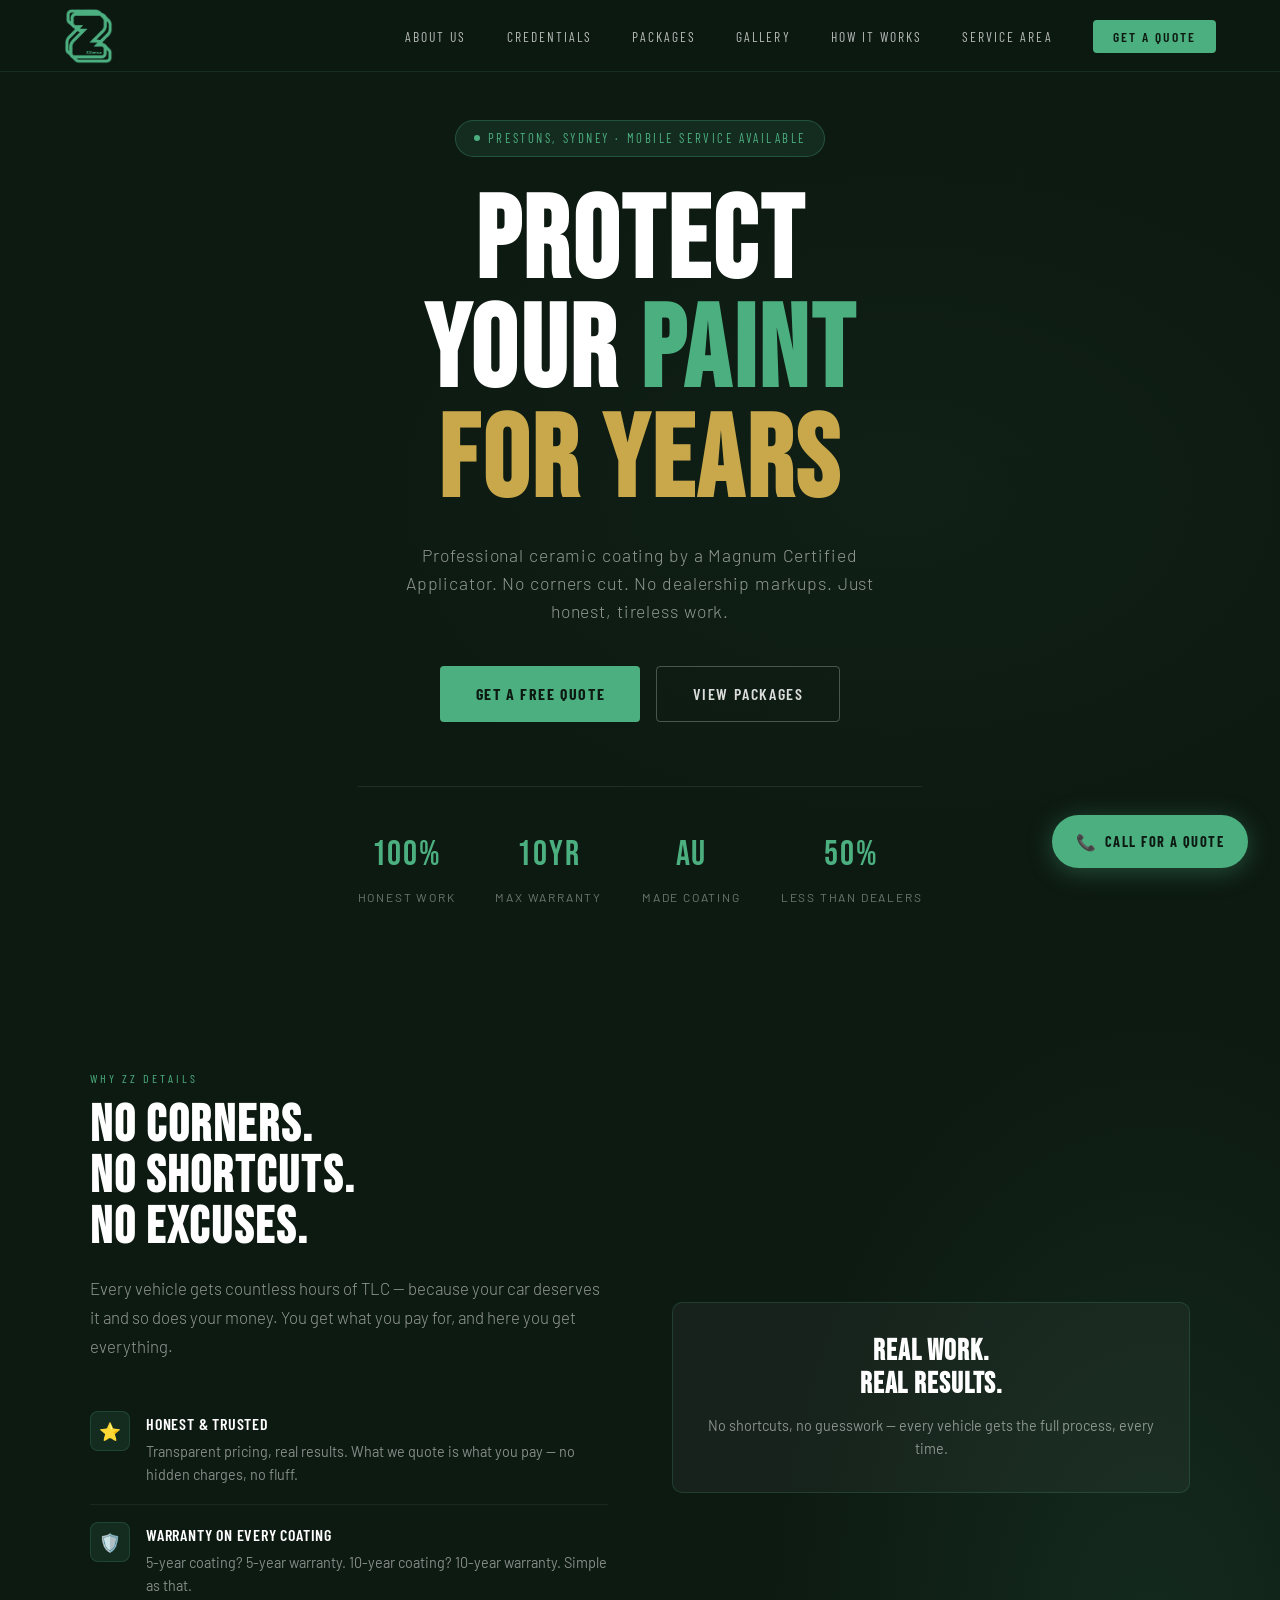
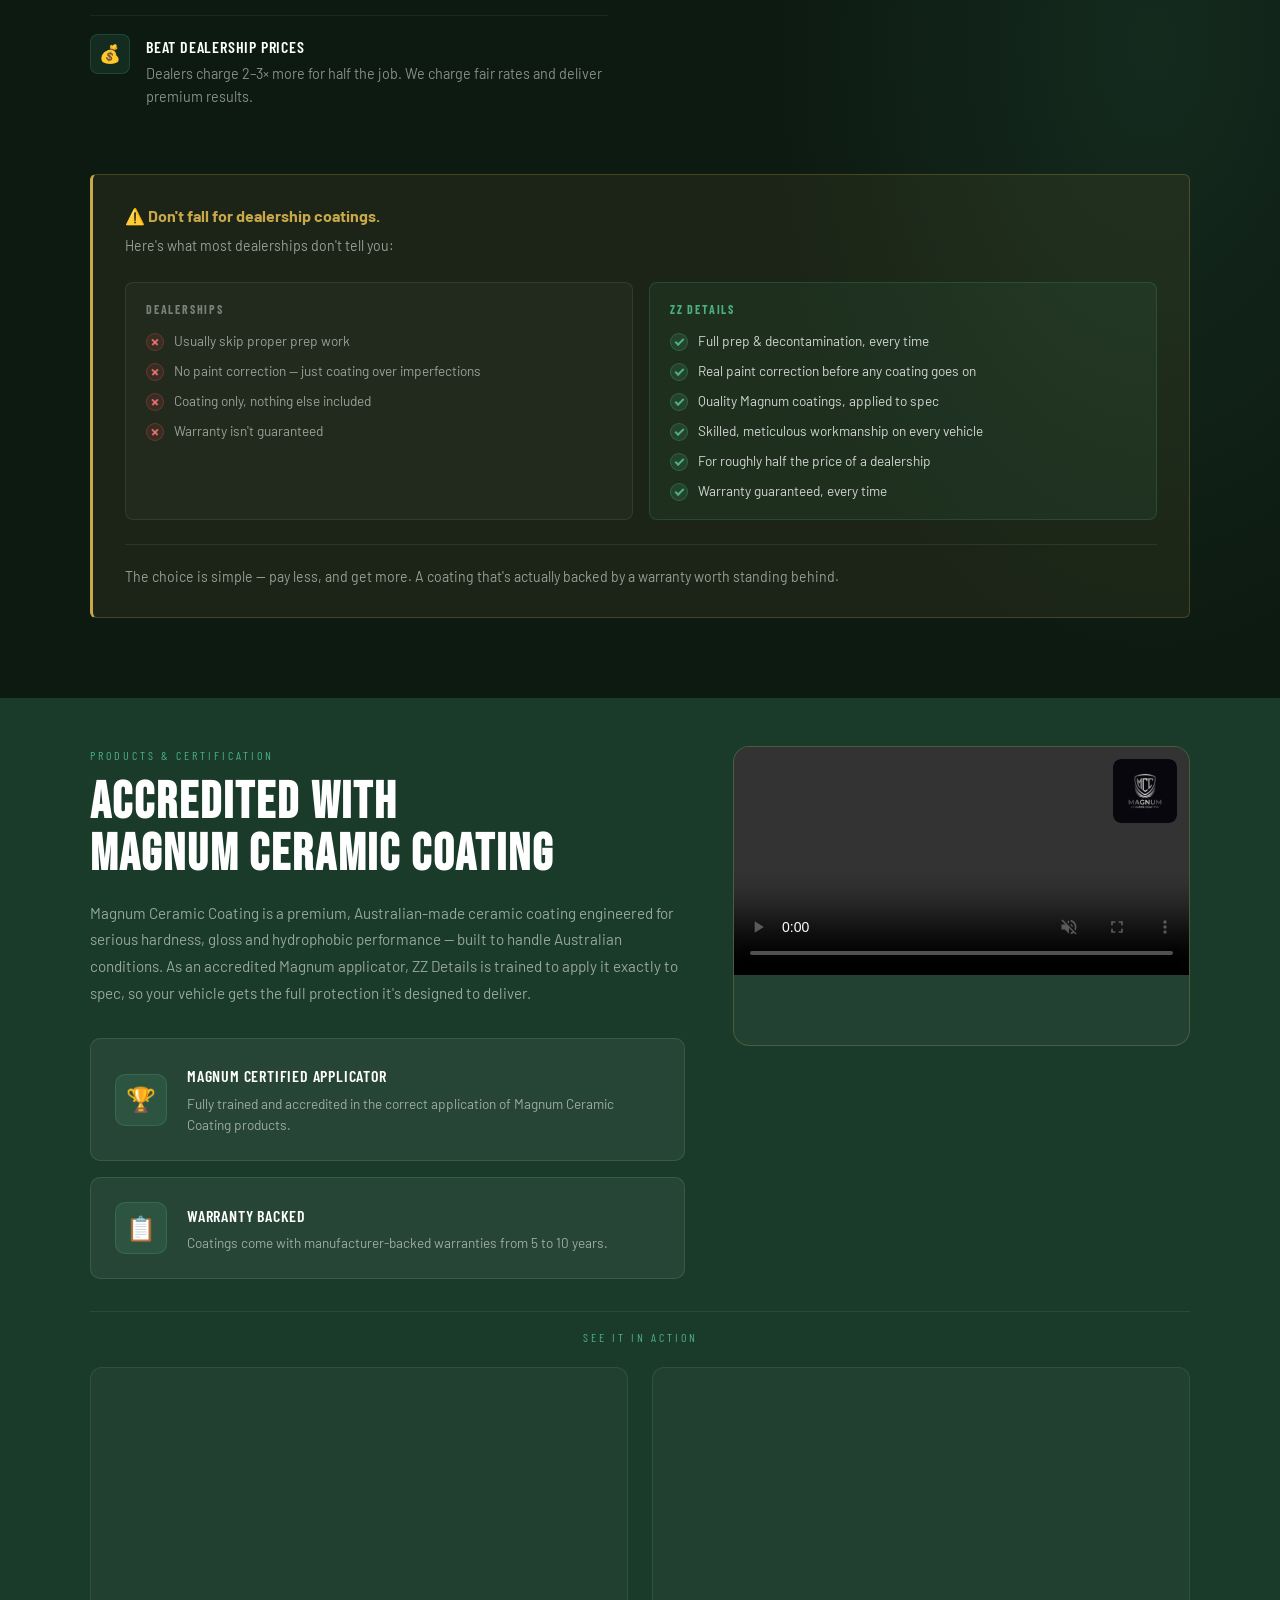
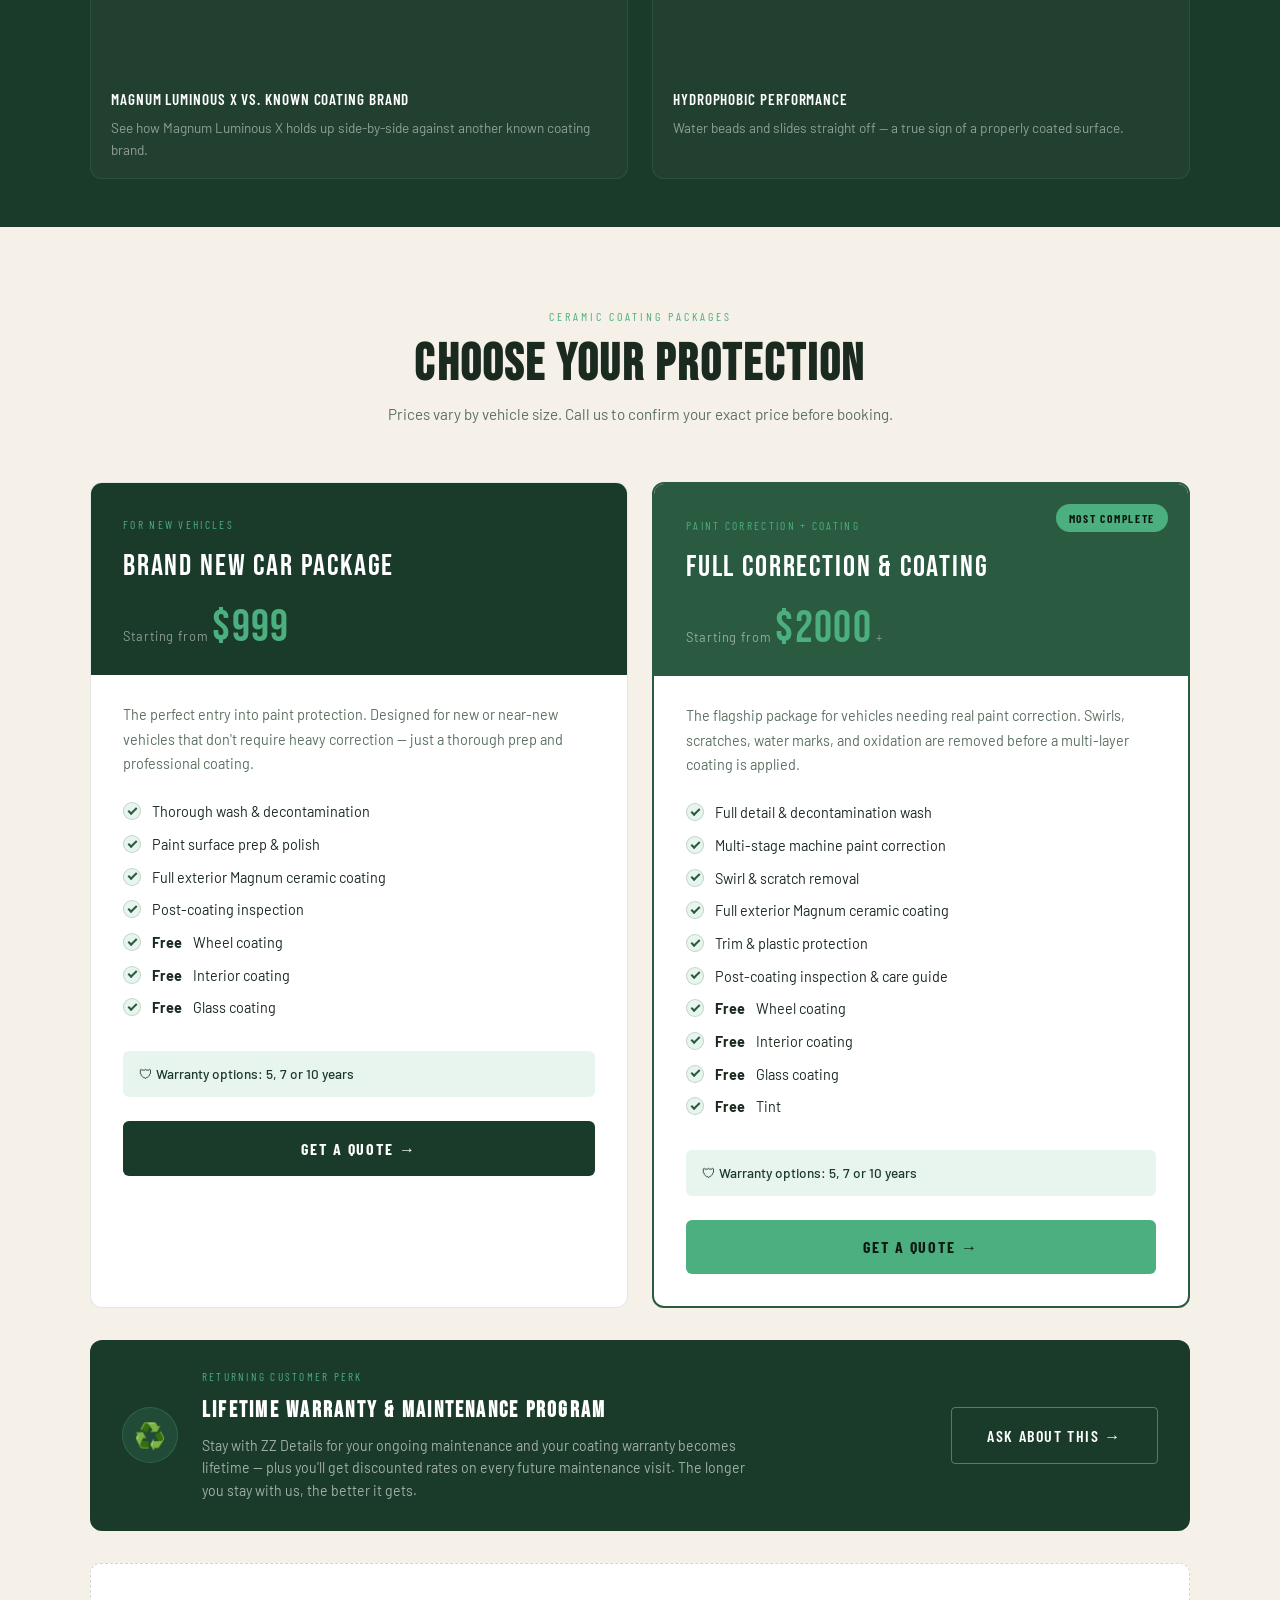
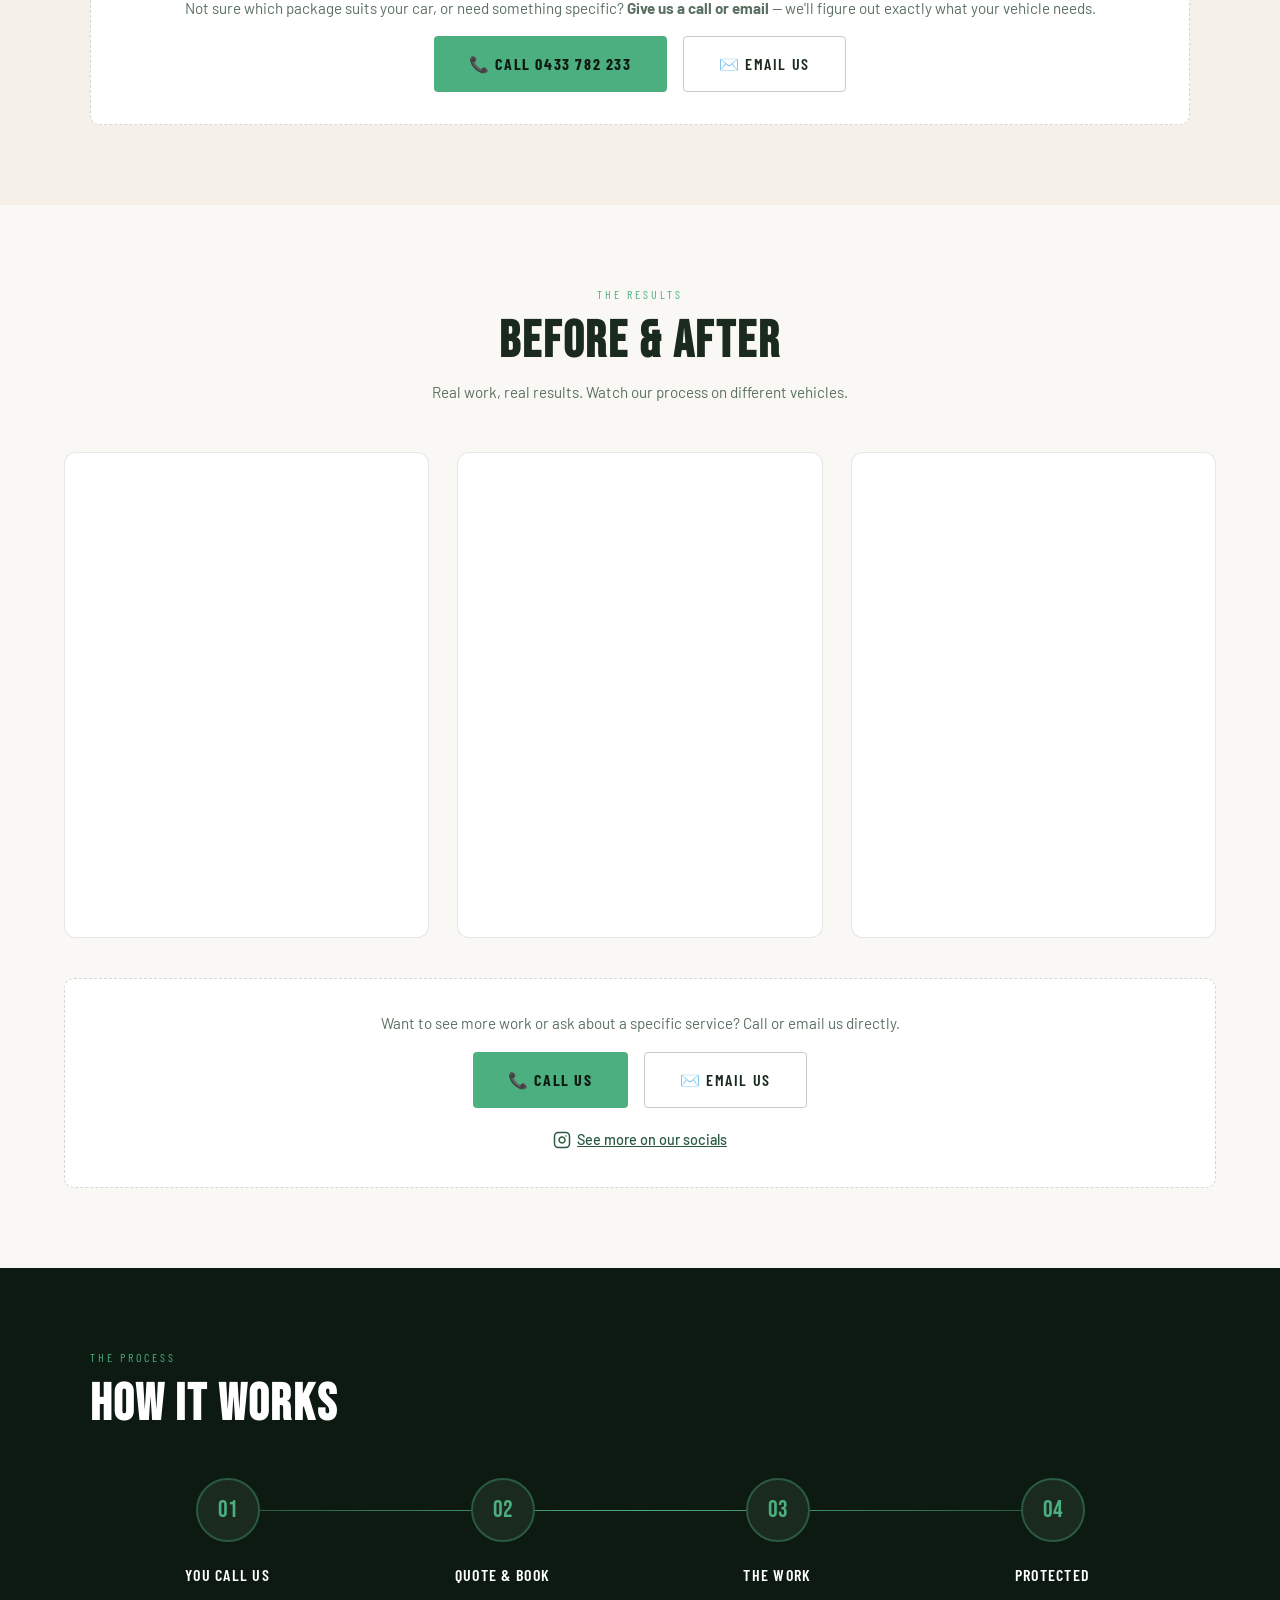
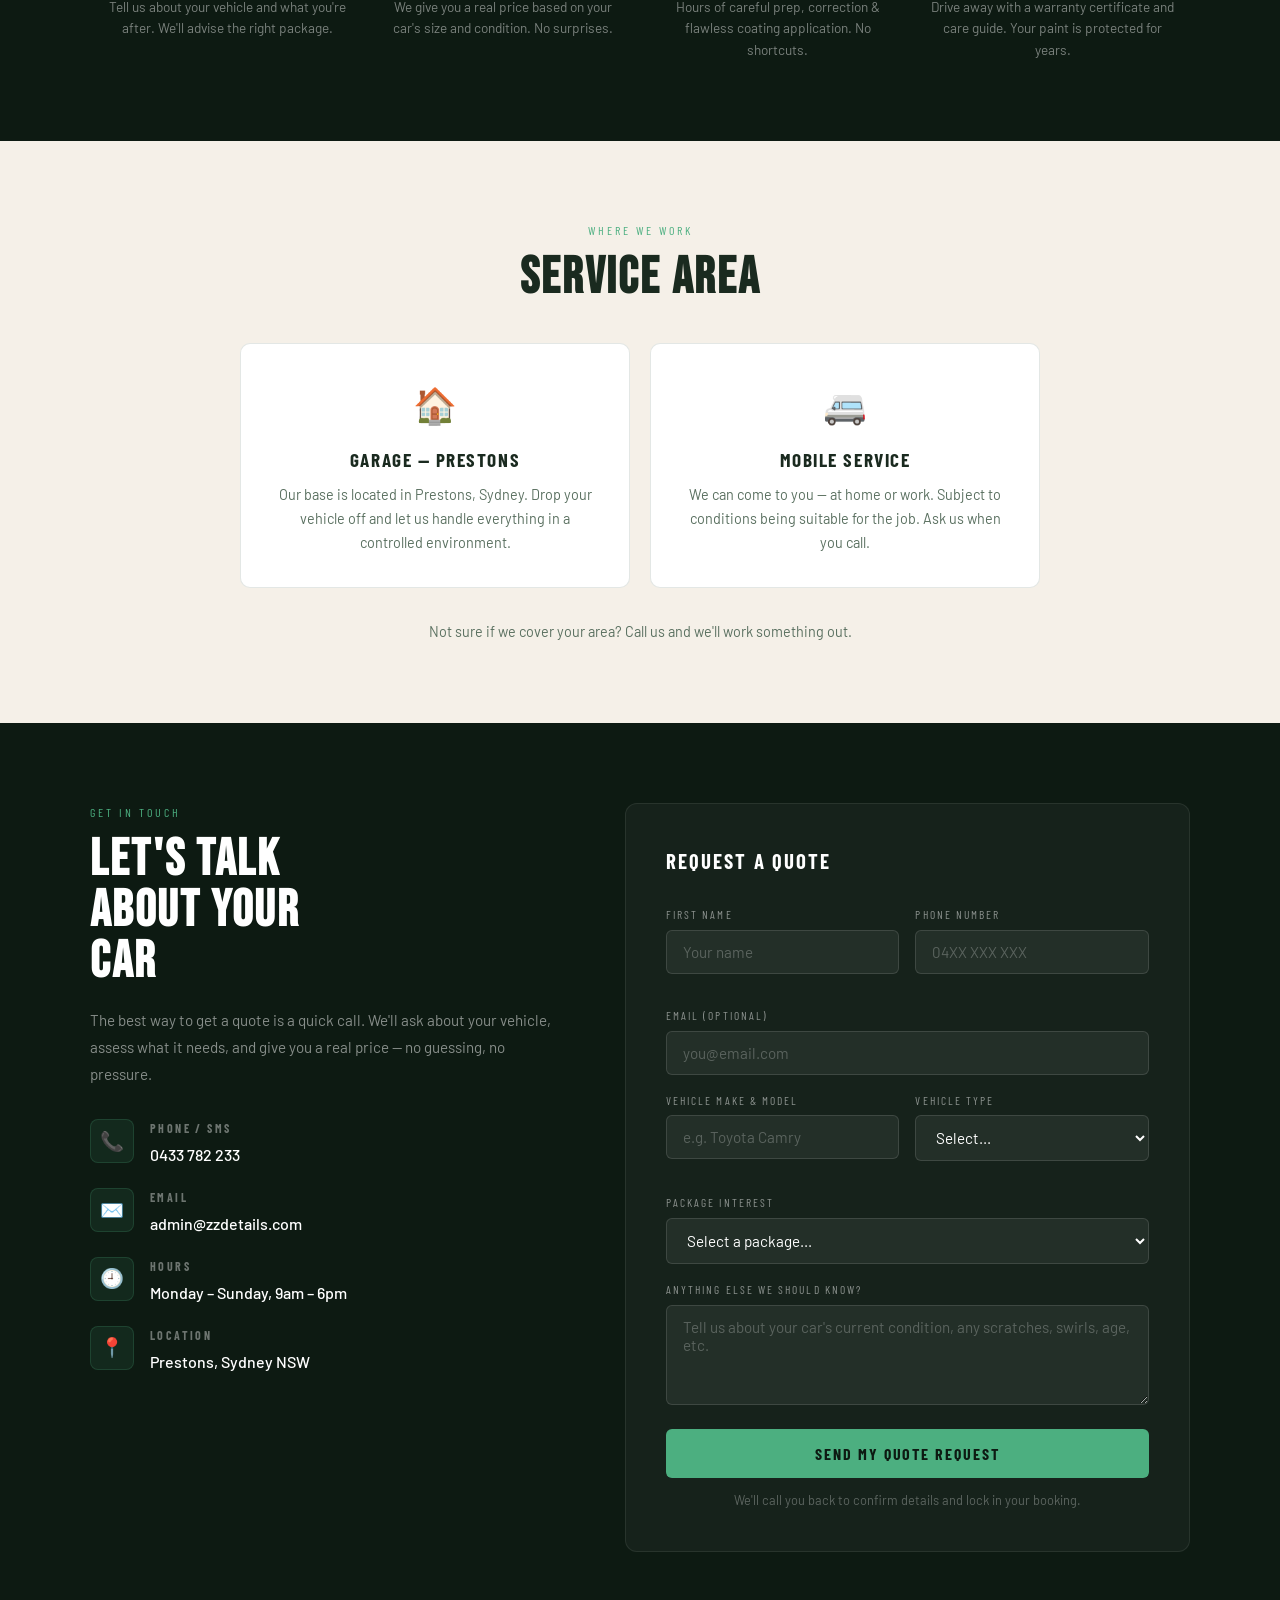
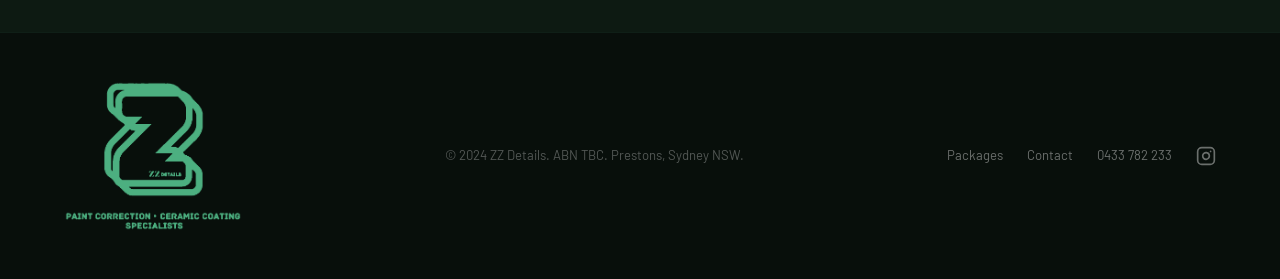
==== commit c4600346: "organised css into separate files" ====
--- a/index.html
+++ b/index.html
@@ -25,7 +25,7 @@
   <link rel="preconnect" href="https://fonts.googleapis.com">
   <link rel="preconnect" href="https://fonts.gstatic.com" crossorigin>
   <link href="https://fonts.googleapis.com/css2?family=Bebas+Neue&family=Barlow:wght@300;400;500;600&family=Barlow+Condensed:wght@500;700&display=swap" rel="stylesheet">
-  <link rel="stylesheet" href="styles.css">
+  <link rel="stylesheet" href="assets/css/main.css">
 
   <!-- FAVICON -->
   <link rel="icon" type="image/x-icon" href="assets/favicon/favicon.ico">
@@ -194,7 +194,7 @@
 
       <div class="magnum-video-wrap">
         <video autoplay muted loop playsinline controls class="magnum-explainer-video">
-          <source src="assets/videos/Magnum-coat-explain.MP4" type="video/mp4">
+          <source src="assets/videos/Magnum-coat-explain-2.0.mov" type="video/mp4">
         </video>
         <a href="https://magnumceramiccoating.com/?srsltid=AfmBOorhJYXTPuSRqL1EjTqzI9JWyTHDNaI-gdXlIXw77vP6XJapct_I" target="_blank" rel="noopener noreferrer" class="magnum-badge-overlay">
           <img src="assets/images/MagnumCCLogo.jpg" alt="Magnum Ceramic Coating" class="magnum-badge-img">
--- a/assets/css/main.css
+++ b/assets/css/main.css
@@ -0,0 +1,16 @@
+/* ── ZZ DETAILS — MAIN STYLESHEET ── */
+/* Imports all partial CSS files in order */
+
+@import url('base.css');
+@import url('nav.css');
+@import url('hero.css');
+@import url('why.css');
+@import url('credentials.css');
+@import url('packages.css');
+@import url('gallery.css');
+@import url('process.css');
+@import url('area.css');
+@import url('contact.css');
+@import url('footer.css');
+@import url('mobile.css');
+@import url('animations.css');
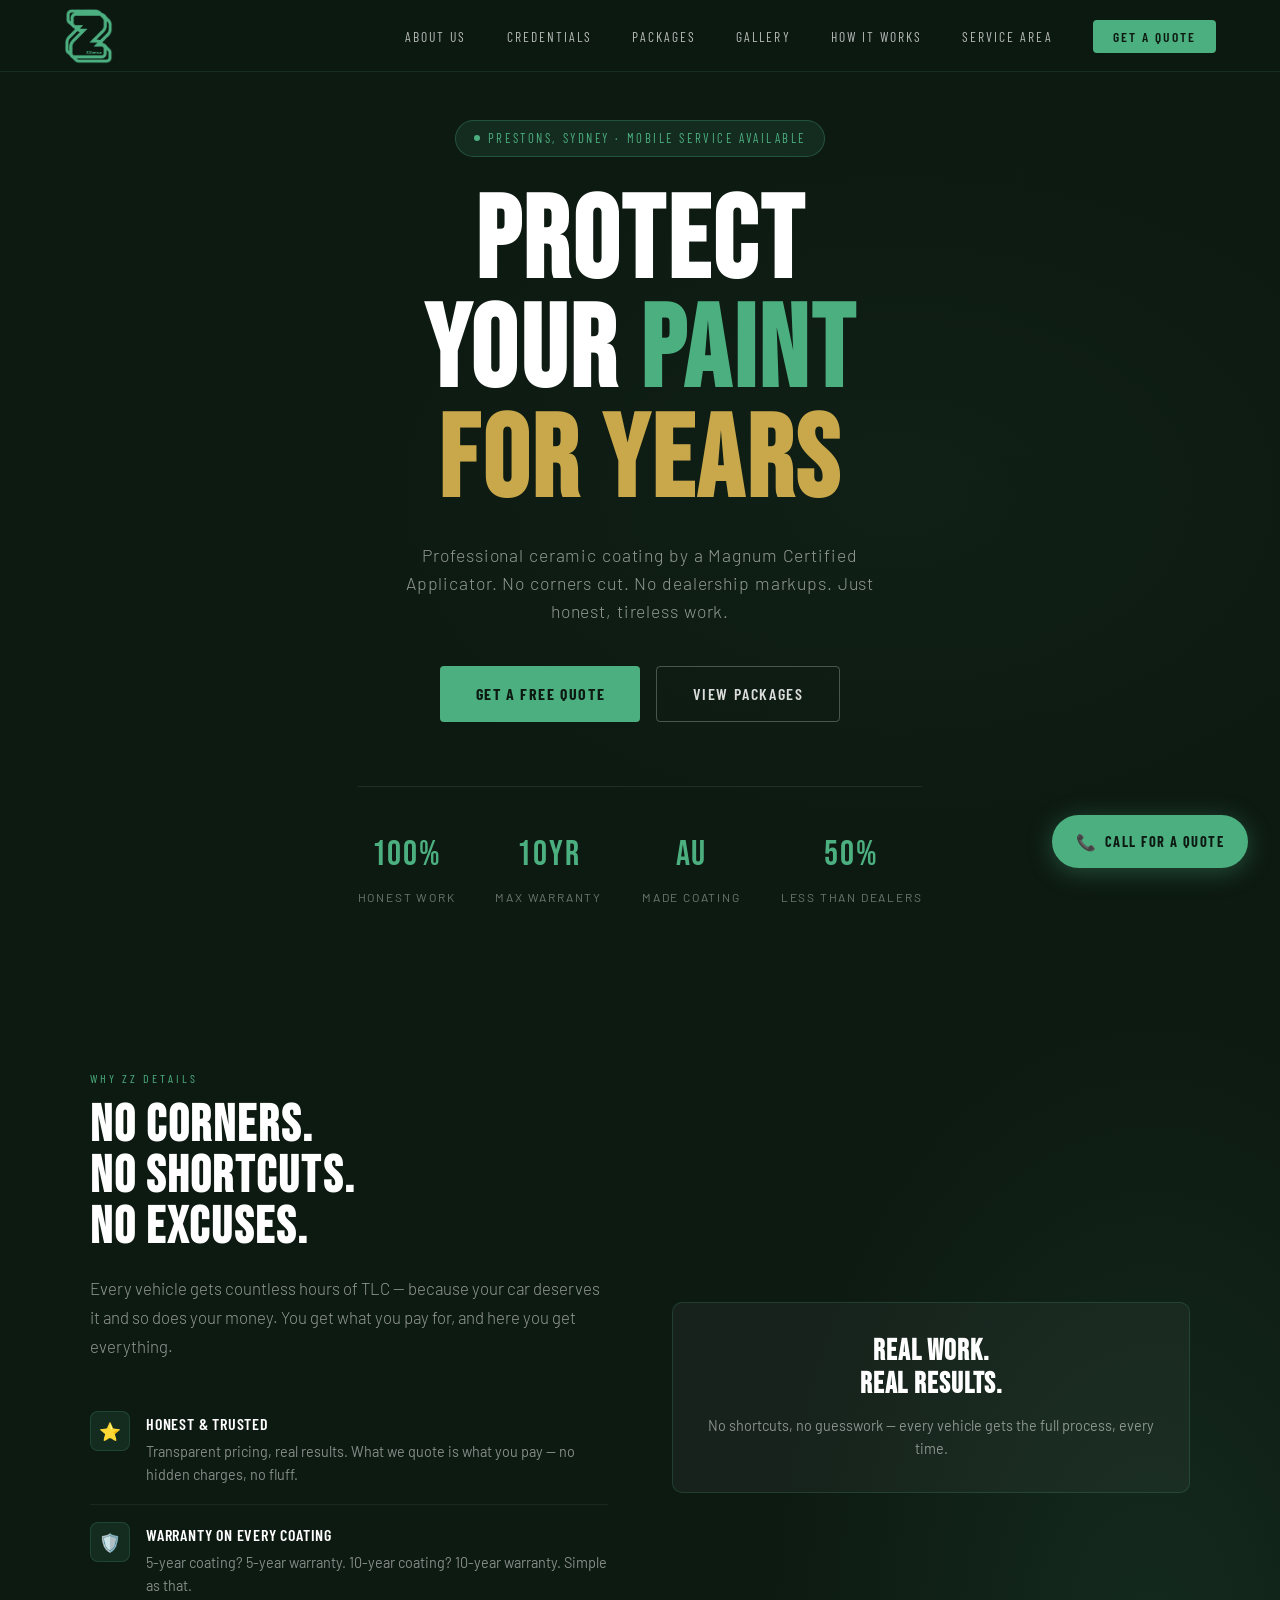
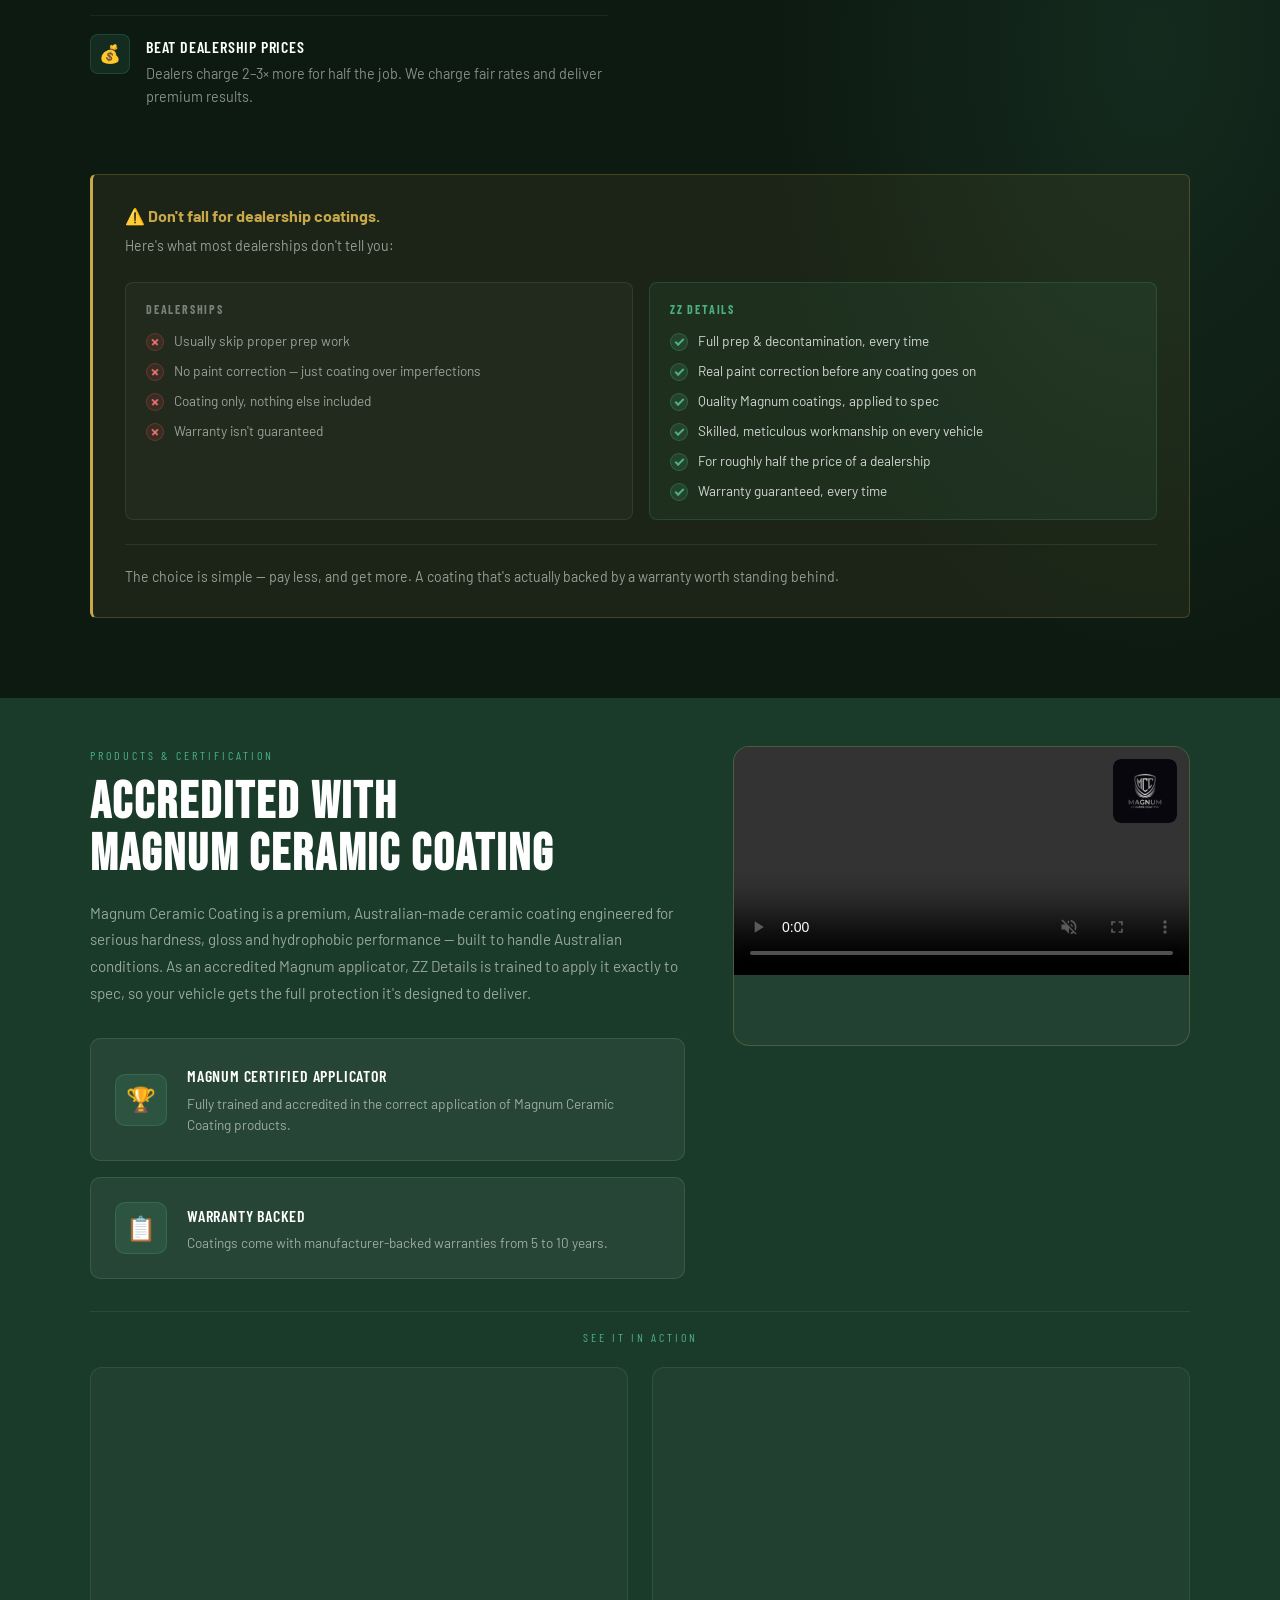
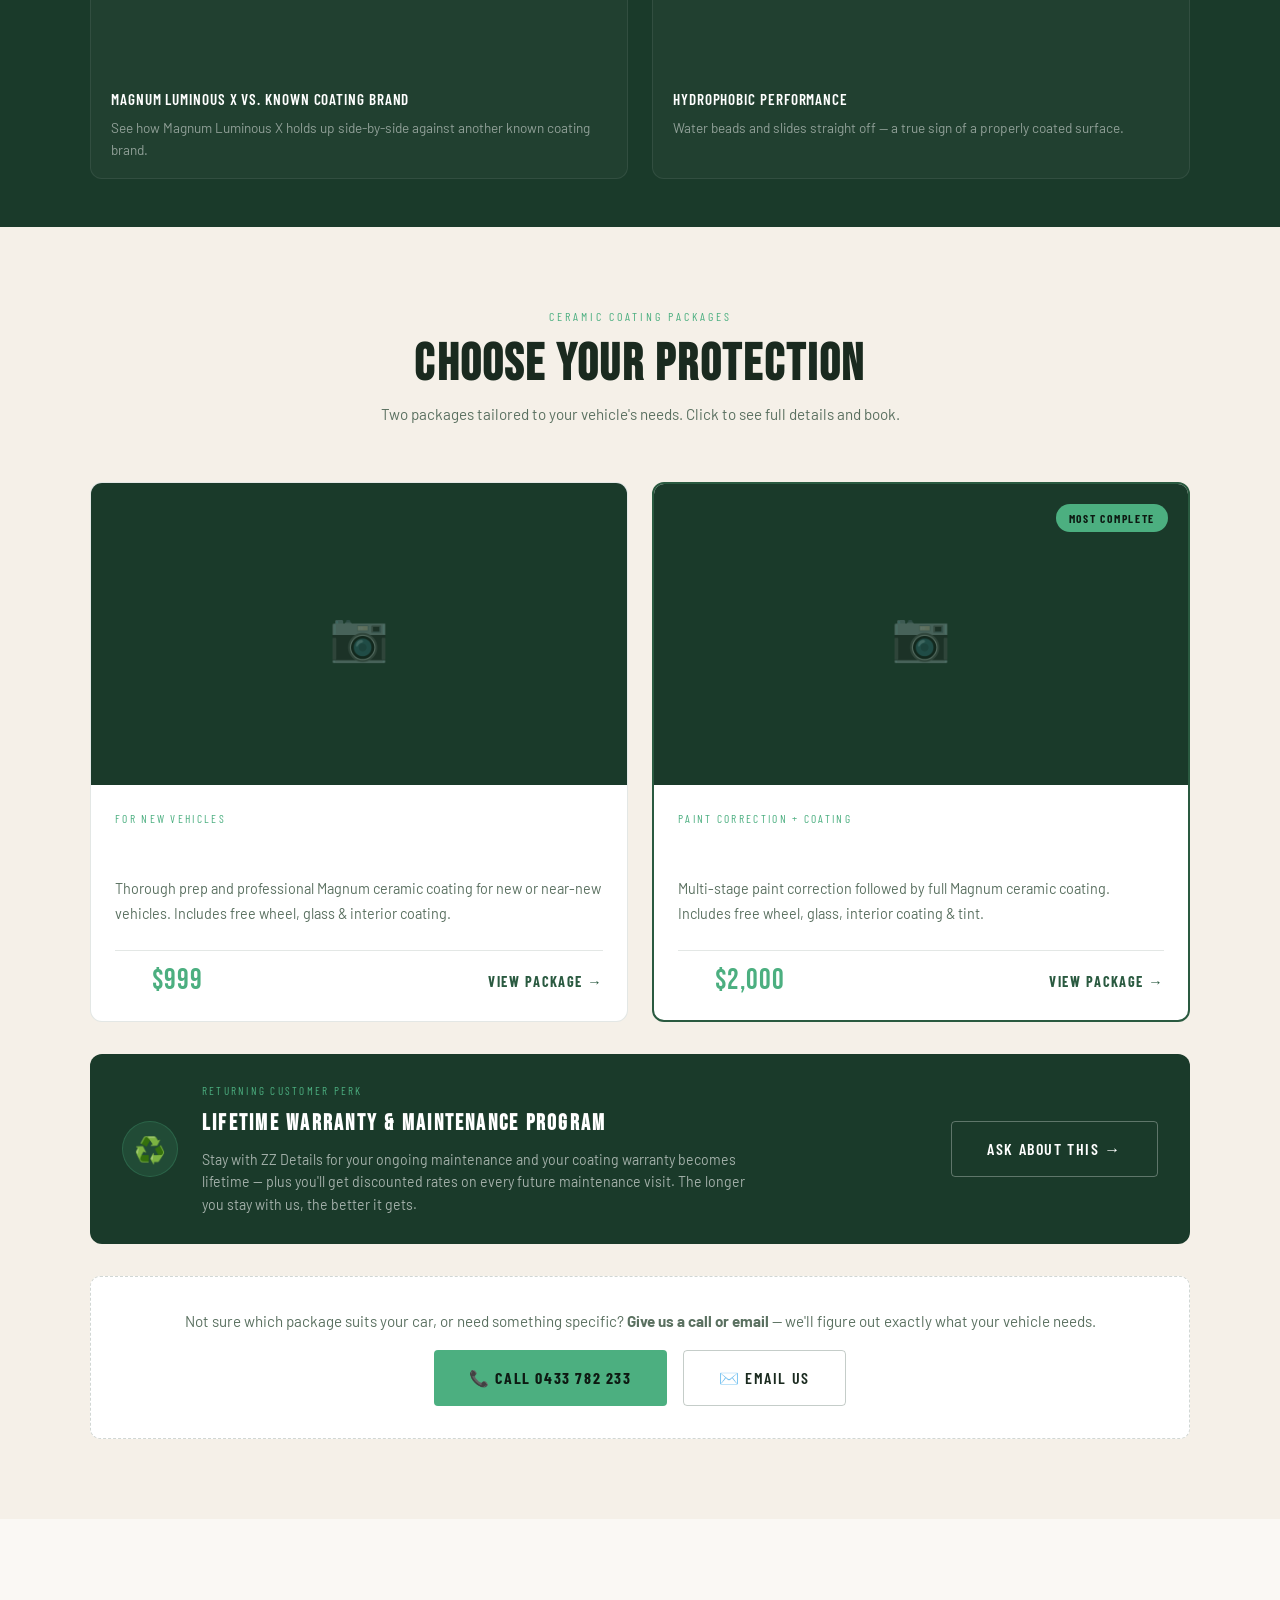
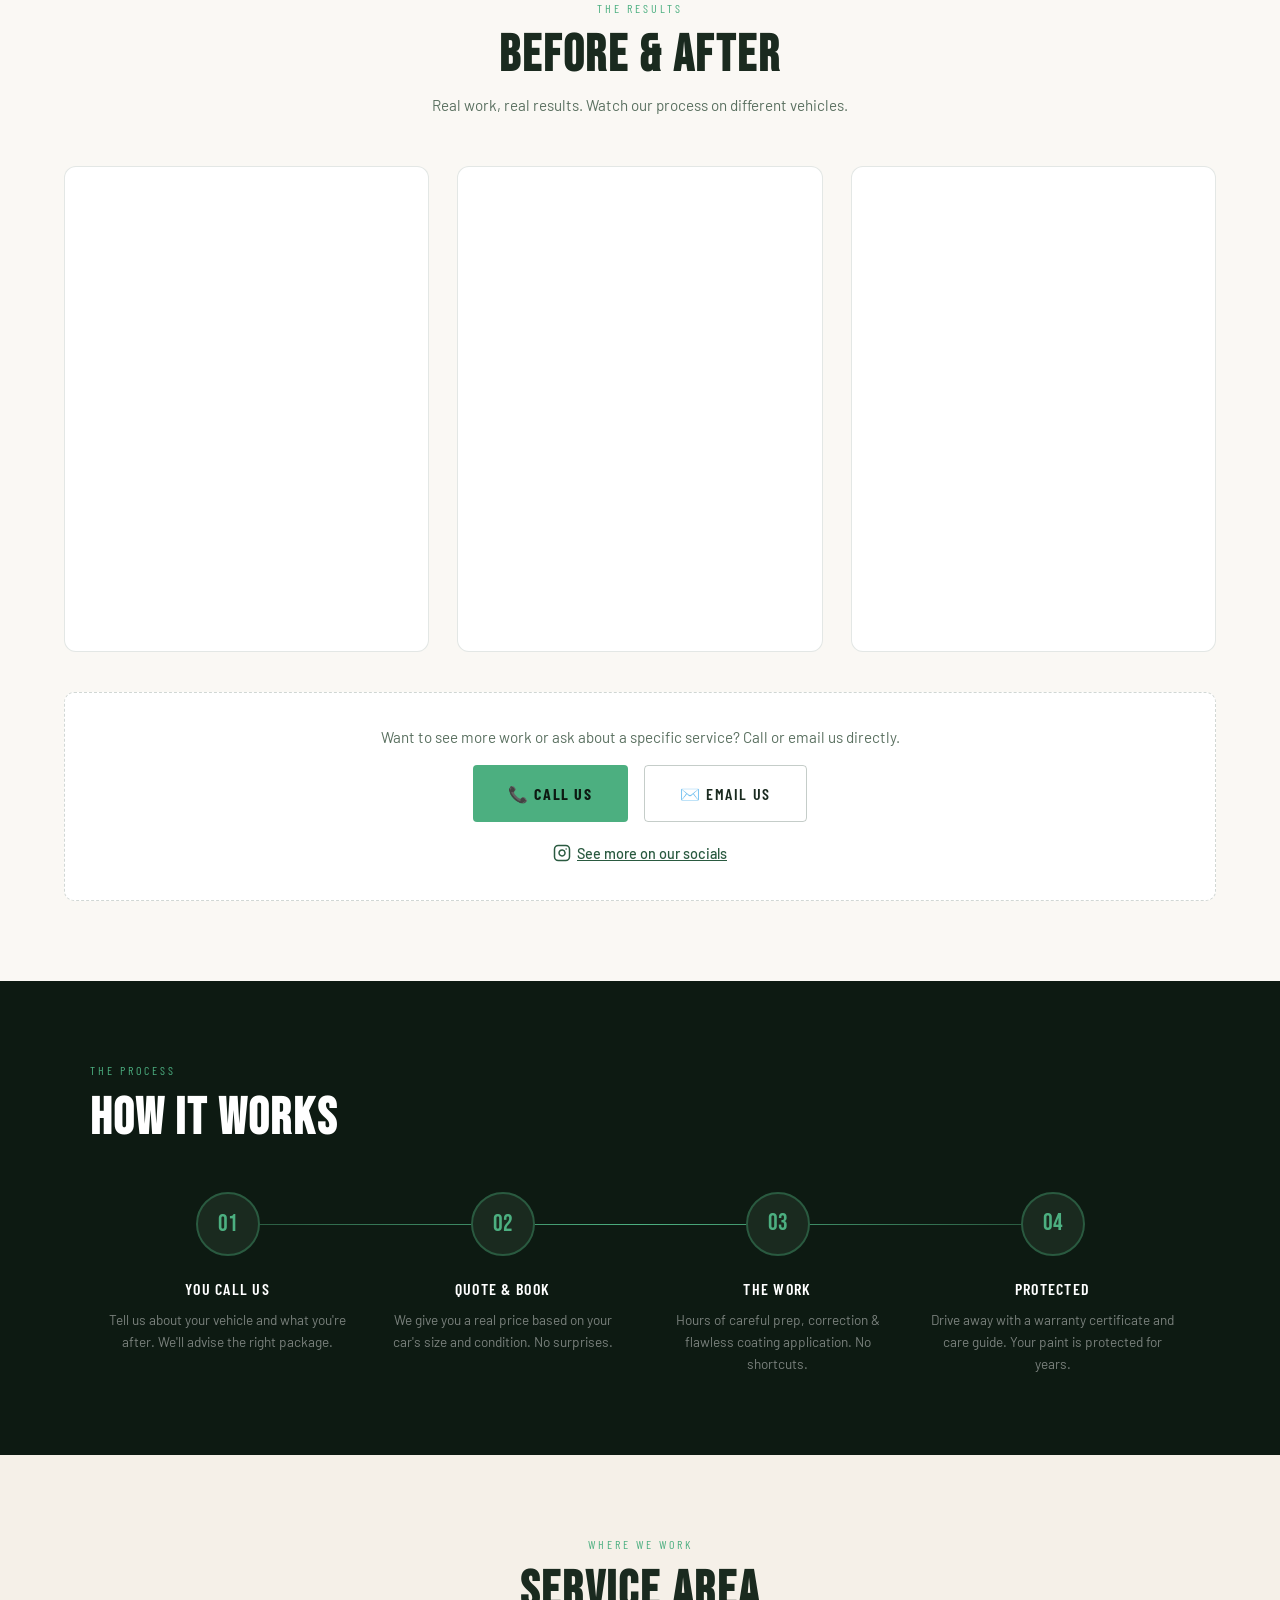
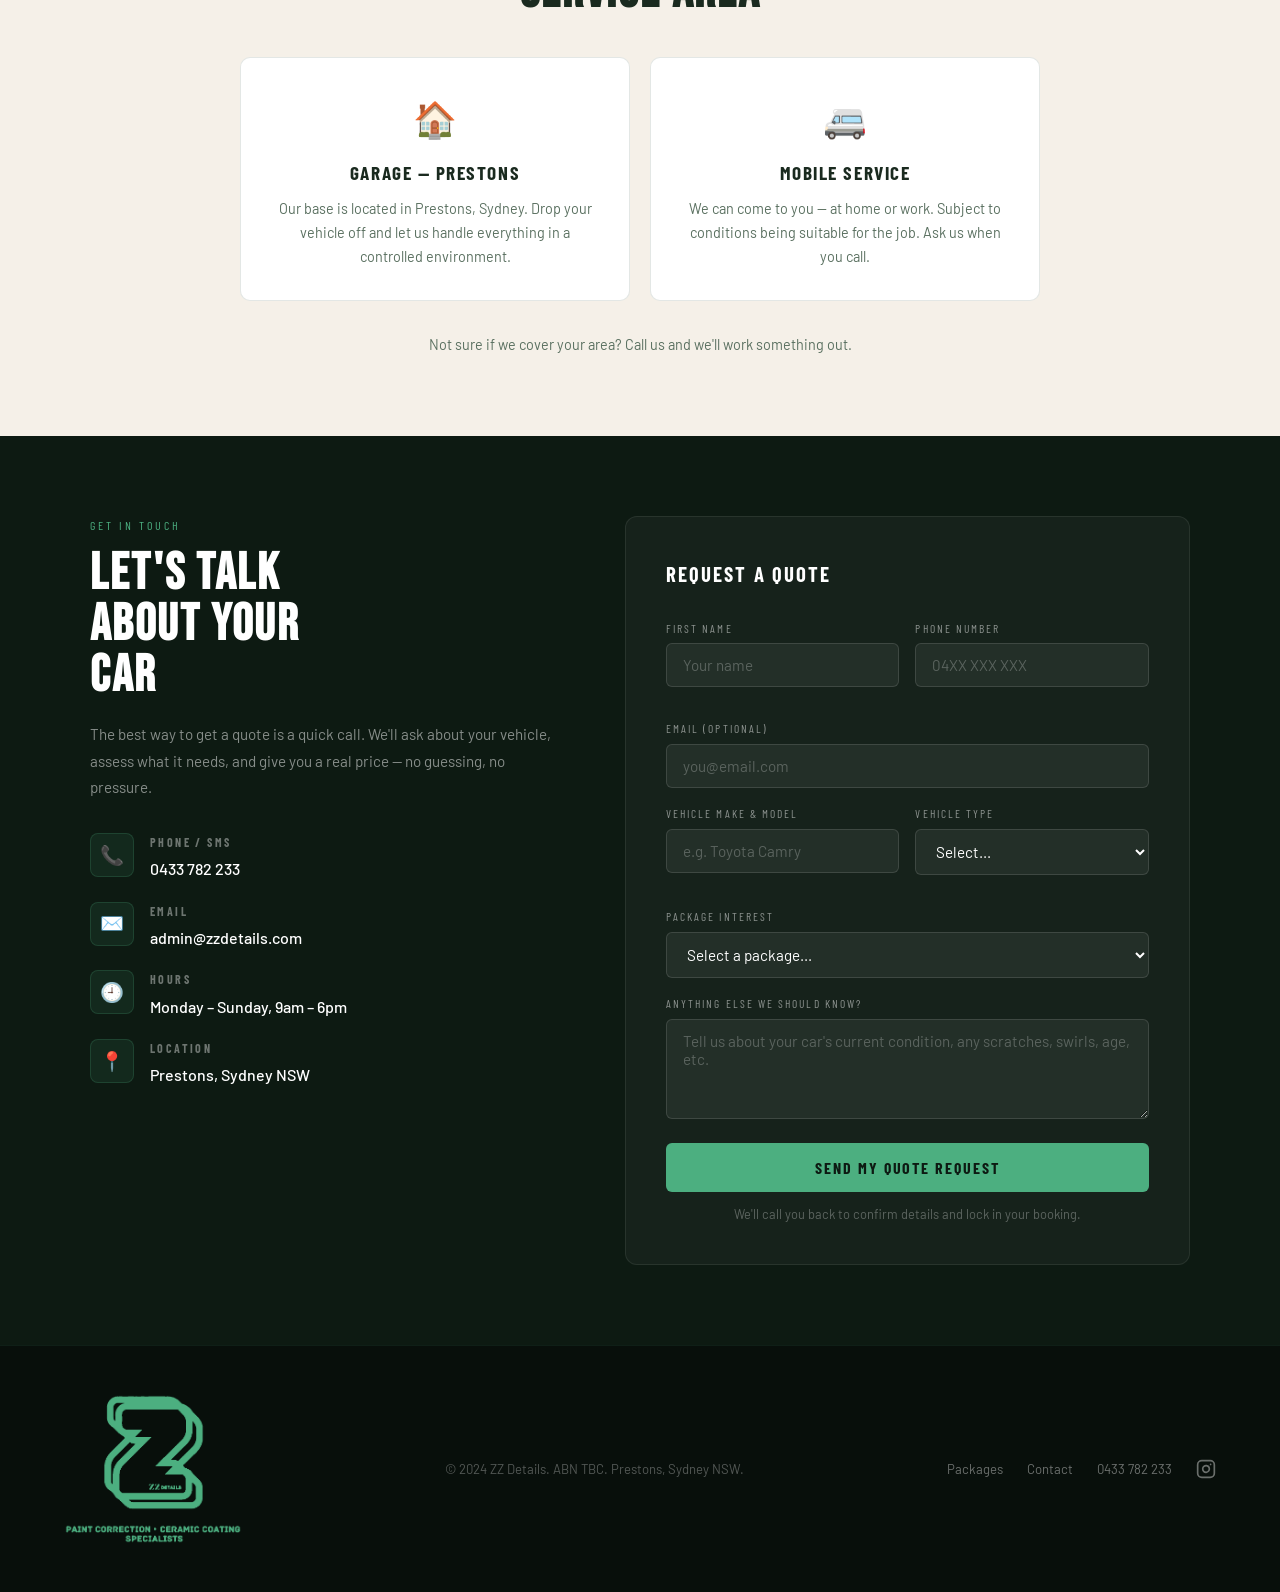
==== commit 07fb0cf0: "Updated Packages: separate pages for packages" ====
--- a/index.html
+++ b/index.html
@@ -238,70 +238,53 @@
     <div class="packages-header fade-in">
       <span class="section-label">Ceramic Coating Packages</span>
       <h2 class="section-title">CHOOSE YOUR PROTECTION</h2>
-      <p style="color: var(--text-muted); margin-top: 0.75rem; font-size: 0.95rem;">Prices vary by vehicle size. Call us to confirm your exact price before booking.</p>
+      <p style="color: var(--text-muted); margin-top: 0.75rem; font-size: 0.95rem;">Two packages tailored to your vehicle's needs. Click to see full details and book.</p>
     </div>
 
     <div class="packages-grid fade-in">
 
       <!-- Brand New Car -->
-      <div class="package-card">
-        <div class="package-header">
-          <span class="package-tag">For New Vehicles</span>
-          <div class="package-name">BRAND NEW CAR PACKAGE</div>
-          <div class="package-price">
-            <span class="price-from">Starting from</span>
-            <span class="price-num">$999</span>
-          </div>
-        </div>
-        <div class="package-body">
-          <p class="package-desc">The perfect entry into paint protection. Designed for new or near-new vehicles that don't require heavy correction — just a thorough prep and professional coating.</p>
-          <ul class="package-includes">
-            <li><span class="check"></span> Thorough wash & decontamination</li>
-            <li><span class="check"></span> Paint surface prep & polish</li>
-            <li><span class="check"></span> Full exterior Magnum ceramic coating</li>
-            <li><span class="check"></span> Post-coating inspection</li>
-            <li><span class="check"></span> <strong>Free</strong> Wheel coating</li>
-            <li><span class="check"></span> <strong>Free</strong> Interior coating</li>
-            <li><span class="check"></span> <strong>Free</strong> Glass coating</li>
-          </ul>
-          <div class="package-warranty">🛡 Warranty options: 5, 7 or 10 years</div>
-          <a href="#contact" class="package-cta">Get a Quote →</a>
-        </div>
-      </div>
+      <a href="pages/brand-new-package.html" class="package-preview-card">
+        <div class="package-preview-img">
+          <div class="package-preview-placeholder">📷</div>
+        </div>
+        <div class="package-preview-body">
+          <span class="package-tag" style="color: var(--pine-glow);">For New Vehicles</span>
+          <div class="package-name" style="font-size: 1.5rem; margin: 0.25rem 0;">BRAND NEW CAR PACKAGE</div>
+          <p class="package-desc">Thorough prep and professional Magnum ceramic coating for new or near-new vehicles. Includes free wheel, glass & interior coating.</p>
+          <div class="package-preview-footer">
+            <div class="package-price" style="margin-top: 0;">
+              <span class="price-from">From</span>
+              <span class="price-num" style="font-size: 1.8rem;">$999</span>
+            </div>
+            <span class="package-preview-cta">View Package →</span>
+          </div>
+        </div>
+      </a>
 
       <!-- Full Correction -->
-      <div class="package-card featured">
+      <a href="pages/full-correction.html" class="package-preview-card featured">
         <div class="package-badge">Most Complete</div>
-        <div class="package-header">
-          <span class="package-tag">Paint Correction + Coating</span>
-          <div class="package-name">FULL CORRECTION & COATING</div>
-          <div class="package-price">
-            <span class="price-from">Starting from</span>
-            <span class="price-num">$2000</span>
-            <span class="price-note">+</span>
-          </div>
-        </div>
-        <div class="package-body">
-          <p class="package-desc">The flagship package for vehicles needing real paint correction. Swirls, scratches, water marks, and oxidation are removed before a multi-layer coating is applied.</p>
-          <ul class="package-includes">
-            <li><span class="check"></span> Full detail & decontamination wash</li>
-            <li><span class="check"></span> Multi-stage machine paint correction</li>
-            <li><span class="check"></span> Swirl & scratch removal</li>
-            <li><span class="check"></span> Full exterior Magnum ceramic coating</li>
-            <li><span class="check"></span> Trim & plastic protection</li>
-            <li><span class="check"></span> Post-coating inspection & care guide</li>
-            <li><span class="check"></span> <strong>Free</strong> Wheel coating</li>
-            <li><span class="check"></span> <strong>Free</strong> Interior coating</li>
-            <li><span class="check"></span> <strong>Free</strong> Glass coating</li>
-            <li><span class="check"></span> <strong>Free</strong> Tint</li>
-          </ul>
-          <div class="package-warranty">🛡 Warranty options: 5, 7 or 10 years</div>
-          <a href="#contact" class="package-cta">Get a Quote →</a>
-        </div>
-      </div>
-
-    </div>
-    
+        <div class="package-preview-img">
+          <div class="package-preview-placeholder">📷</div>
+        </div>
+        <div class="package-preview-body">
+          <span class="package-tag" style="color: var(--pine-glow);">Paint Correction + Coating</span>
+          <div class="package-name" style="font-size: 1.5rem; margin: 0.25rem 0;">FULL CORRECTION & COATING</div>
+          <p class="package-desc">Multi-stage paint correction followed by full Magnum ceramic coating. Includes free wheel, glass, interior coating & tint.</p>
+          <div class="package-preview-footer">
+            <div class="package-price" style="margin-top: 0;">
+              <span class="price-from">From</span>
+              <span class="price-num" style="font-size: 1.8rem;">$2,000</span>
+              <span class="price-note">+</span>
+            </div>
+            <span class="package-preview-cta">View Package →</span>
+          </div>
+        </div>
+      </a>
+
+    </div>
+
     <!-- Loyalty Program Banner -->
     <div class="loyalty-banner fade-in">
       <div class="loyalty-icon">♻️</div>
